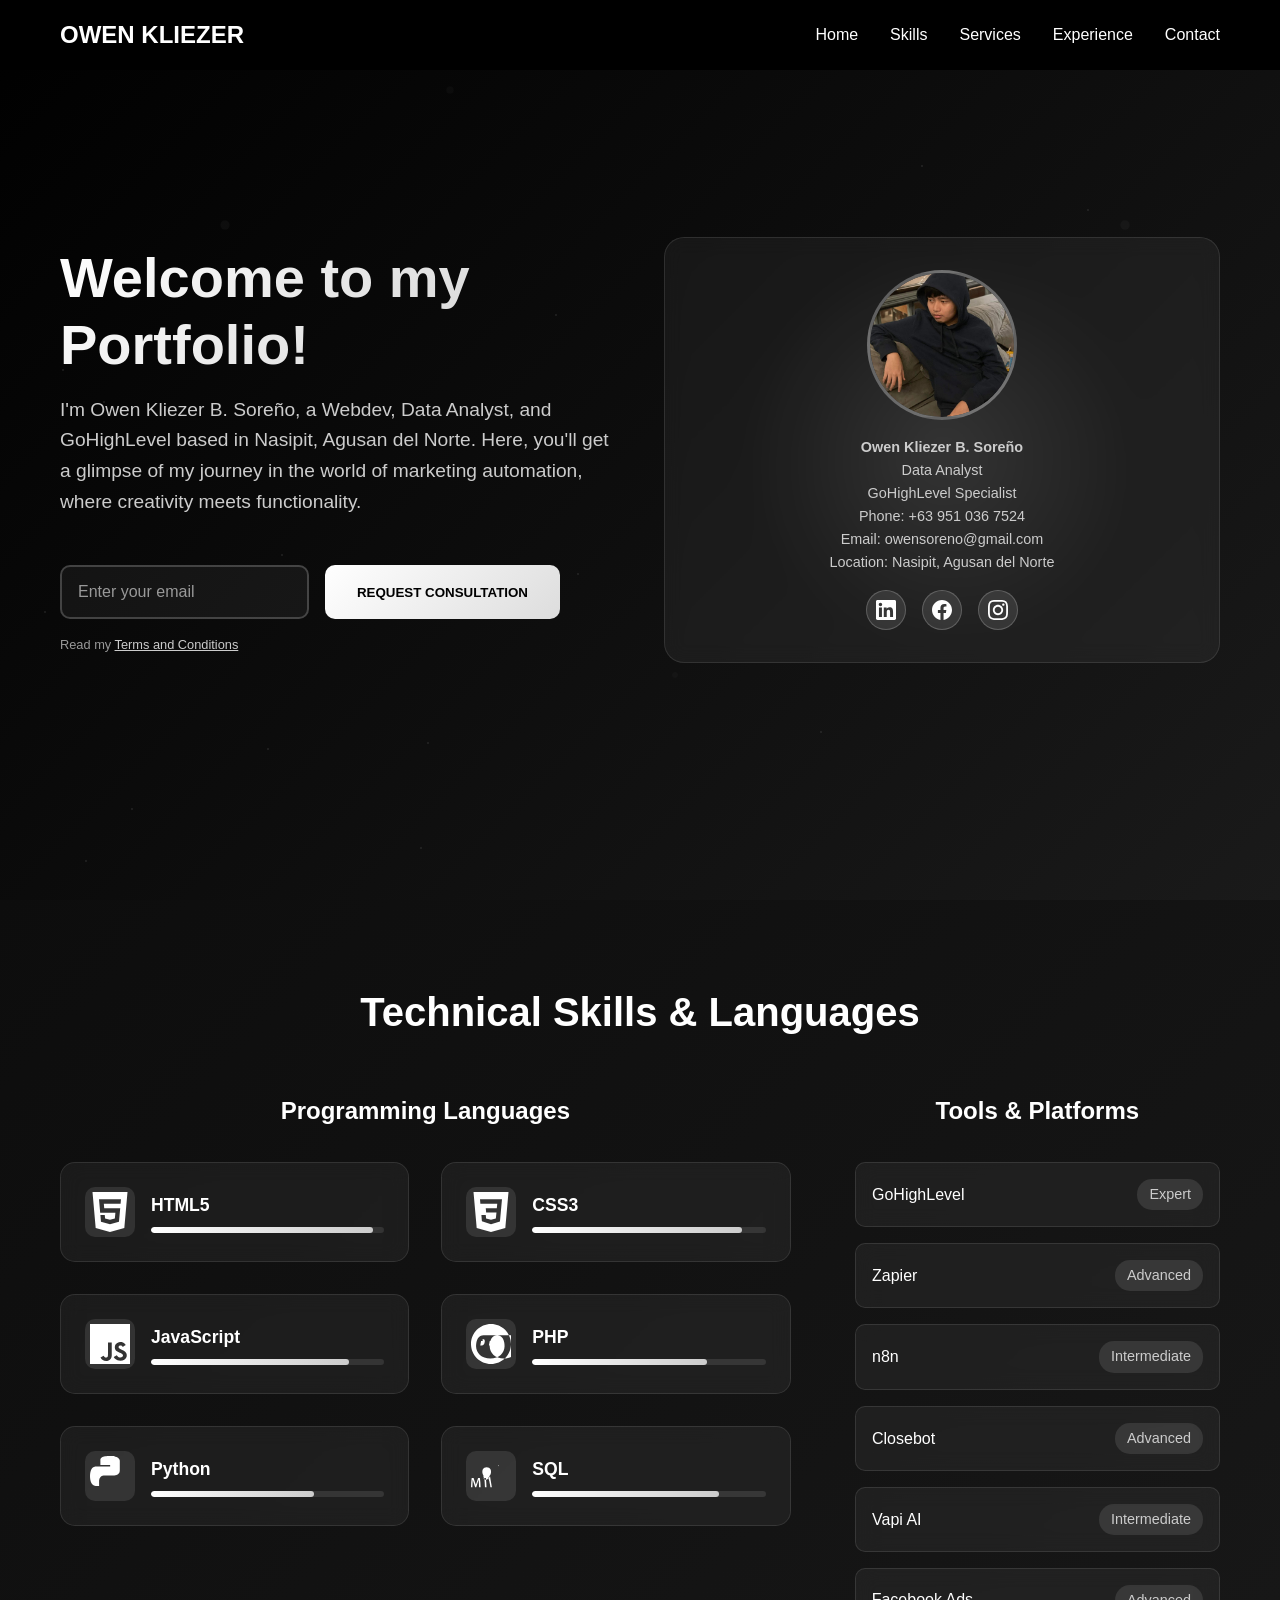
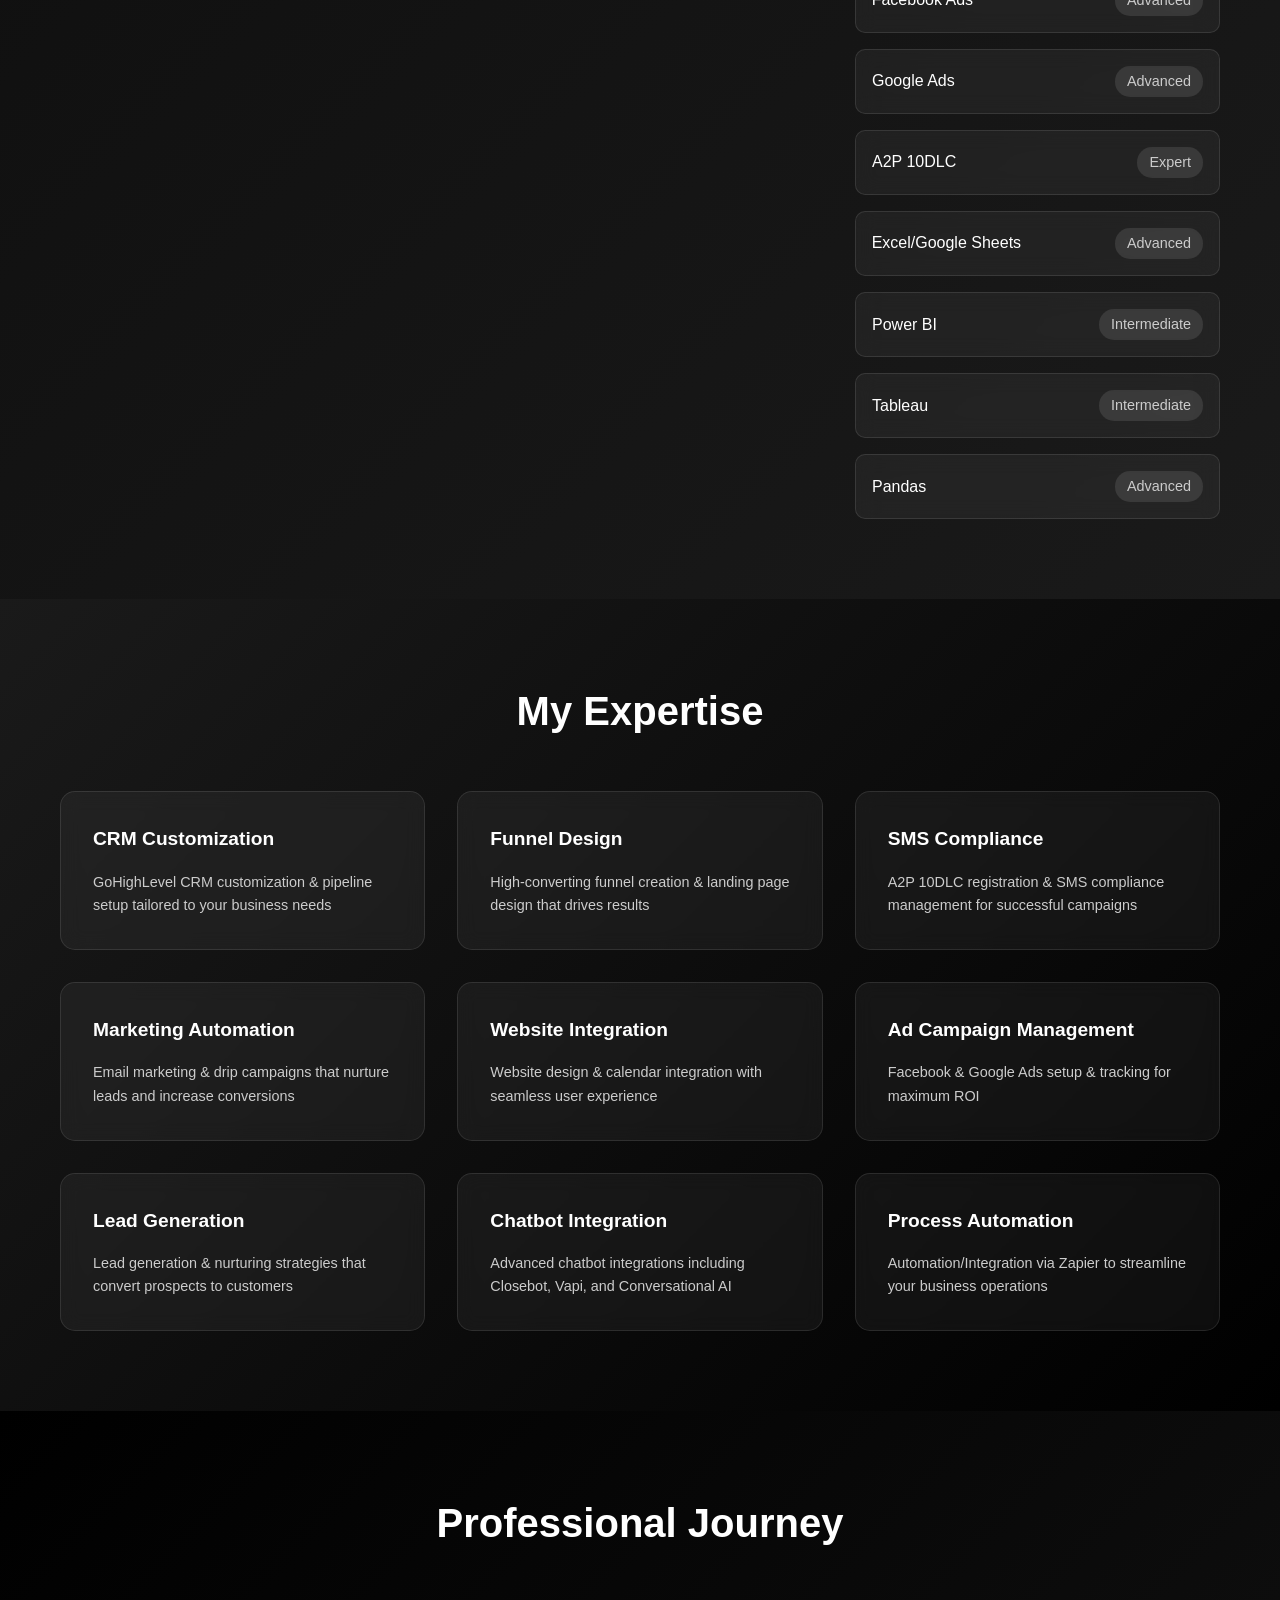
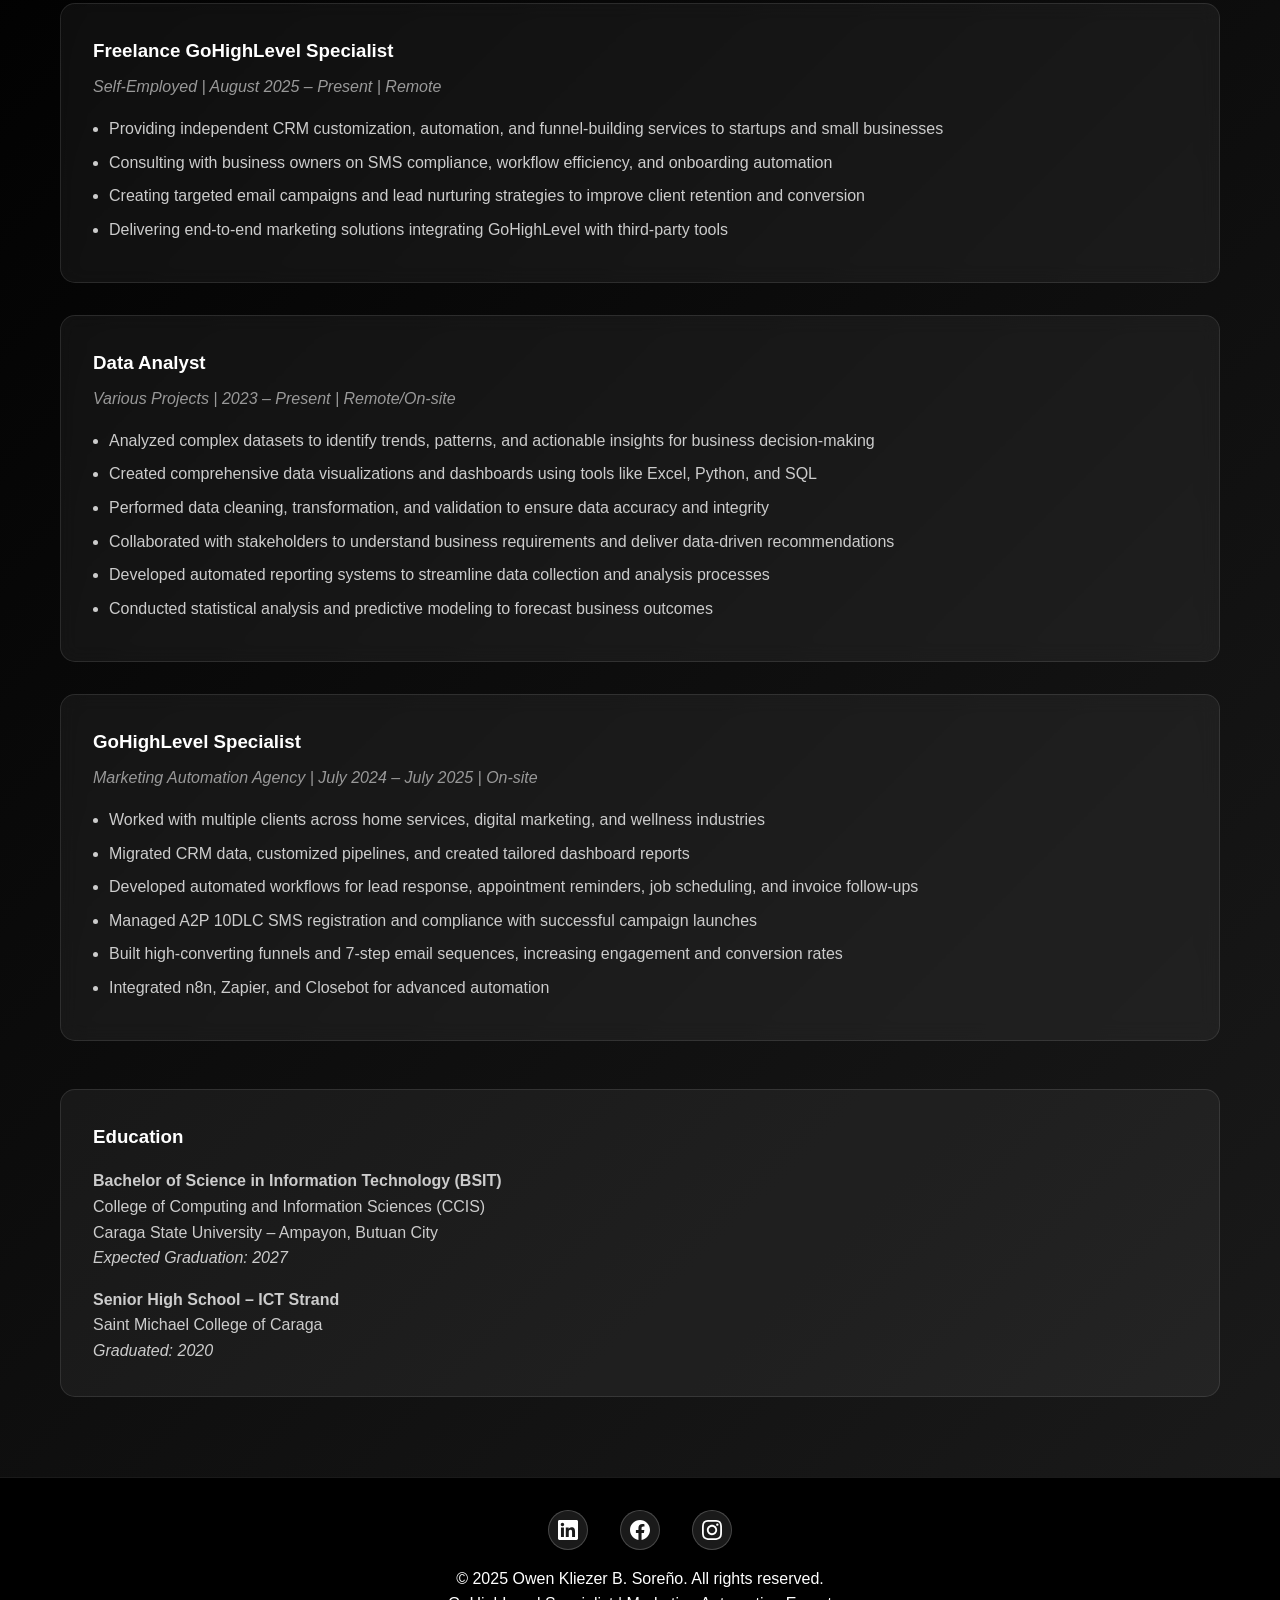
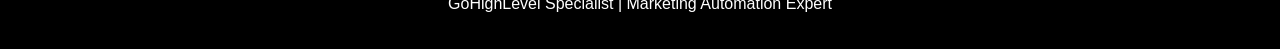
==== Owen_Portfolio/index.html @ 56dd8746 "Add files via upload" ====
<!DOCTYPE html>
<html lang="en">
  <head>
    <meta charset="UTF-8" />
    <meta name="viewport" content="width=device-width, initial-scale=1.0" />
    <title>Owen Kliezer B. Soreño - Webdev</title>
    <link rel="stylesheet" href="style.css" />
  </head>
  <body>
    <div class="scroll-indicator" id="scrollIndicator"></div>

    <nav id="navbar">
      <div class="container">
        <div class="nav-container">
          <a href="#" class="logo">OWEN KLIEZER</a>
          <ul class="nav-links">
            <li><a href="#home">Home</a></li>
            <li><a href="#skills">Skills</a></li>
            <li><a href="#services">Services</a></li>
            <li><a href="#experience">Experience</a></li>
            <li><a href="#contact">Contact</a></li>
          </ul>
        </div>
      </div>
    </nav>

    <section class="hero" id="home">
      <div class="container">
        <div class="hero-content">
          <div class="hero-text">
            <h1>Welcome to my Portfolio!</h1>
            <p class="subtitle">
              I'm Owen Kliezer B. Soreño, a Webdev, Data Analyst, and
              GoHighLevel based in Nasipit, Agusan del Norte. Here, you'll get a
              glimpse of my journey in the world of marketing automation, where
              creativity meets functionality.
            </p>

            <div class="cta-section">
              <form class="cta-form">
                <input
                  type="email"
                  class="cta-input"
                  placeholder="Enter your email"
                  required
                />
                <button type="submit" class="cta-button">
                  <span>REQUEST CONSULTATION</span>
                </button>
              </form>
              <p class="terms-link">
                Read my <a href="#">Terms and Conditions</a>
              </p>
            </div>
          </div>

          <div class="hero-image">
            <div class="profile-card">
              <div class="profile-avatar">
                <!-- Replace 'your-profile-image.jpg' with your actual image file -->
                <img
                  src="/Owen_Portfolio/image/profile.jpg"
                  alt="Owen Kliezer B. Soreño"
                  class="profile-img"
                />
                <!-- Fallback letter if image doesn't load -->
                <span class="profile-letter">O</span>
              </div>
              <div class="contact-info">
                <p><strong>Owen Kliezer B. Soreño</strong></p>
                <p>Data Analyst</p>
                <p>GoHighLevel Specialist</p>
                <p>Phone: +63 951 036 7524</p>
                <p>Email: owensoreno@gmail.com</p>
                <p>Location: Nasipit, Agusan del Norte</p>

                <div class="social-links">
                  <a
                    href="https://www.linkedin.com/in/owen-kliezer-sore%C3%B1o-b41551377/"
                    target="_blank"
                    class="social-link"
                  >
                    <svg
                      width="20"
                      height="20"
                      fill="currentColor"
                      viewBox="0 0 24 24"
                    >
                      <path
                        d="M20.447 20.452h-3.554v-5.569c0-1.328-.027-3.037-1.852-3.037-1.853 0-2.136 1.445-2.136 2.939v5.667H9.351V9h3.414v1.561h.046c.477-.9 1.637-1.85 3.37-1.85 3.601 0 4.267 2.37 4.267 5.455v6.286zM5.337 7.433c-1.144 0-2.063-.926-2.063-2.065 0-1.138.92-2.063 2.063-2.063 1.14 0 2.064.925 2.064 2.063 0 1.139-.925 2.065-2.064 2.065zm1.782 13.019H3.555V9h3.564v11.452zM22.225 0H1.771C.792 0 0 .774 0 1.729v20.542C0 23.227.792 24 1.771 24h20.451C23.2 24 24 23.227 24 22.271V1.729C24 .774 23.2 0 22.222 0h.003z"
                      />
                    </svg>
                  </a>
                  <a
                    href="https://www.facebook.com/owen.soreno.3"
                    target="_blank"
                    class="social-link"
                  >
                    <svg
                      width="20"
                      height="20"
                      fill="currentColor"
                      viewBox="0 0 24 24"
                    >
                      <path
                        d="M24 12.073c0-6.627-5.373-12-12-12s-12 5.373-12 12c0 5.99 4.388 10.954 10.125 11.854v-8.385H7.078v-3.47h3.047V9.43c0-3.007 1.792-4.669 4.533-4.669 1.312 0 2.686.235 2.686.235v2.953H15.83c-1.491 0-1.956.925-1.956 1.874v2.25h3.328l-.532 3.47h-2.796v8.385C19.612 23.027 24 18.062 24 12.073z"
                      />
                    </svg>
                  </a>
                  <a
                    href="https://www.instagram.com/owengt3/"
                    target="_blank"
                    class="social-link"
                  >
                    <svg
                      width="20"
                      height="20"
                      fill="currentColor"
                      viewBox="0 0 24 24"
                    >
                      <path
                        d="M12 2.163c3.204 0 3.584.012 4.85.07 3.252.148 4.771 1.691 4.919 4.919.058 1.265.069 1.645.069 4.849 0 3.205-.012 3.584-.069 4.849-.149 3.225-1.664 4.771-4.919 4.919-1.266.058-1.644.07-4.85.07-3.204 0-3.584-.012-4.849-.07-3.26-.149-4.771-1.699-4.919-4.92-.058-1.265-.07-1.644-.07-4.849 0-3.204.013-3.583.07-4.849.149-3.227 1.664-4.771 4.919-4.919 1.266-.057 1.645-.069 4.849-.069zm0-2.163c-3.259 0-3.667.014-4.947.072-4.358.2-6.78 2.618-6.98 6.98-.059 1.281-.073 1.689-.073 4.948 0 3.259.014 3.668.072 4.948.2 4.358 2.618 6.78 6.98 6.98 1.281.058 1.689.072 4.948.072 3.259 0 3.668-.014 4.948-.072 4.354-.2 6.782-2.618 6.979-6.98.059-1.28.073-1.689.073-4.948 0-3.259-.014-3.667-.072-4.947-.196-4.354-2.617-6.78-6.979-6.98-1.281-.059-1.69-.073-4.949-.073zm0 5.838c-3.403 0-6.162 2.759-6.162 6.162s2.759 6.163 6.162 6.163 6.162-2.759 6.162-6.163c0-3.403-2.759-6.162-6.162-6.162zm0 10.162c-2.209 0-4-1.79-4-4 0-2.209 1.791-4 4-4s4 1.791 4 4c0 2.21-1.791 4-4 4zm6.406-11.845c-.796 0-1.441.645-1.441 1.44s.645 1.44 1.441 1.44c.795 0 1.439-.645 1.439-1.44s-.644-1.44-1.439-1.44z"
                      />
                    </svg>
                  </a>
                </div>
              </div>
            </div>
          </div>
        </div>
      </div>
    </section>

    <section class="skills" id="skills">
      <div class="container">
        <h2 class="section-title">Technical Skills & Languages</h2>

        <div class="skills-content">
          <div class="programming-languages">
            <h3>Programming Languages</h3>
            <div class="language-grid">
              <div class="language-item">
                <div class="language-icon">
                  <svg
                    width="40"
                    height="40"
                    viewBox="0 0 24 24"
                    fill="currentColor"
                  >
                    <path
                      d="M1.5 0h21l-1.91 21.563L11.977 24l-8.565-2.438L1.5 0zm7.031 9.75l-.232-2.718 10.059.003.23-2.622L5.412 4.41l.698 8.01h9.126l-.326 3.426-2.91.804-2.955-.81-.188-2.11H6.248l.33 4.171L12 19.351l5.379-1.443.744-8.157H8.531z"
                    />
                  </svg>
                </div>
                <div class="language-info">
                  <h4>HTML5</h4>
                  <div class="skill-bar">
                    <div class="skill-progress" data-width="95"></div>
                  </div>
                </div>
              </div>

              <div class="language-item">
                <div class="language-icon">
                  <svg
                    width="40"
                    height="40"
                    viewBox="0 0 24 24"
                    fill="currentColor"
                  >
                    <path
                      d="M1.5 0h21l-1.91 21.563L11.977 24l-8.564-2.438L1.5 0zm17.09 4.413L5.41 4.41l.213 2.622 10.125.002-.255 2.716h-6.64l.24 2.573h6.182l-.366 3.523-2.91.804-2.956-.81-.188-2.11h-2.61l.29 3.855L12 19.288l5.373-1.53L18.59 4.414z"
                    />
                  </svg>
                </div>
                <div class="language-info">
                  <h4>CSS3</h4>
                  <div class="skill-bar">
                    <div class="skill-progress" data-width="90"></div>
                  </div>
                </div>
              </div>

              <div class="language-item">
                <div class="language-icon">
                  <svg
                    width="40"
                    height="40"
                    viewBox="0 0 24 24"
                    fill="currentColor"
                  >
                    <path
                      d="M0 0h24v24H0V0zm22.034 18.276c-.175-1.095-.888-2.015-3.003-2.873-.736-.345-1.554-.585-1.797-1.14-.091-.33-.105-.51-.046-.705.15-.646.915-.84 1.515-.66.39.12.75.42.976.9 1.034-.676 1.034-.676 1.755-1.125-.27-.42-.404-.601-.586-.78-.63-.705-1.469-1.065-2.834-1.034l-.705.089c-.676.165-1.32.525-1.71 1.005-1.14 1.291-.811 3.541.569 4.471 1.365 1.02 3.361 1.244 3.616 2.205.24 1.17-.87 1.545-1.966 1.41-.811-.18-1.26-.586-1.755-1.336l-1.83 1.051c.21.48.45.689.81 1.109 1.74 1.756 6.09 1.666 6.871-1.004.029-.09.24-.705.074-1.65l.046.067zm-8.983-7.245h-2.248c0 1.938-.009 3.864-.009 5.805 0 1.232.063 2.363-.138 2.711-.33.689-1.18.601-1.566.48-.396-.196-.597-.466-.83-.855-.063-.105-.11-.196-.127-.196l-1.825 1.125c.305.63.75 1.172 1.324 1.517.855.51 2.004.675 3.207.405.783-.226 1.458-.691 1.811-1.411.51-.93.402-2.07.397-3.346.012-2.054 0-4.109 0-6.179l.004-.056z"
                    />
                  </svg>
                </div>
                <div class="language-info">
                  <h4>JavaScript</h4>
                  <div class="skill-bar">
                    <div class="skill-progress" data-width="85"></div>
                  </div>
                </div>
              </div>

              <div class="language-item">
                <div class="language-icon">
                  <svg
                    width="40"
                    height="40"
                    viewBox="0 0 24 24"
                    fill="currentColor"
                  >
                    <path
                      d="M7.01 10.207h-.944l-.515 2.648h.838c.556 0 .982-.18 1.264-.539.282-.36.476-.852.58-1.475.058-.346.062-.684.012-.996-.05-.312-.196-.538-.475-.627-.279-.09-.653-.011-1.264.011h.504zm5.18 0h-.944l-.515 2.648h.838c.556 0 .982-.18 1.264-.539.282-.36.476-.852.58-1.475.058-.346.062-.684.012-.996-.05-.312-.196-.538-.475-.627-.279-.09-.653-.011-1.264.011h.504zM24 12c0 6.627-5.373 12-12 12S0 18.627 0 12 5.373 0 12 0s12 5.373 12 12zM7.5 6.69c-.663 0-1.293.172-1.87.507-.577.334-1.07.814-1.463 1.424-.393.61-.689 1.34-.879 2.165-.189.825-.271 1.733-.244 2.696.027.963.234 1.902.615 2.787.381.885.949 1.664 1.686 2.31.737.646 1.644 1.157 2.695 1.518 1.051.36 2.245.542 3.546.542 1.301 0 2.495-.182 3.546-.542 1.051-.36 1.958-.872 2.695-1.518.737-.646 1.305-1.425 1.686-2.31.381-.885.588-1.824.615-2.787.027-.963-.055-1.871-.244-2.696-.189-.825-.486-1.555-.879-2.165-.393-.61-.886-1.09-1.463-1.424-.577-.335-1.207-.507-1.87-.507-.663 0-1.293.172-1.87.507-.577.334-1.07.814-1.463 1.424-.393.61-.689 1.34-.879 2.165-.189.825-.271 1.733-.244 2.696.027.963.234 1.902.615 2.787.381.885.949 1.664 1.686 2.31.737.646 1.644 1.157 2.695 1.518 1.051.36 2.245.542 3.546.542 1.301 0 2.495-.182 3.546-.542 1.051-.36 1.958-.872 2.695-1.518.737-.646 1.305-1.425 1.686-2.31.381-.885.588-1.824.615-2.787.027-.963-.055-1.871-.244-2.696-.189-.825-.486-1.555-.879-2.165-.393-.61-.886-1.09-1.463-1.424-.577-.335-1.207-.507-1.87-.507z"
                    />
                  </svg>
                </div>
                <div class="language-info">
                  <h4>PHP</h4>
                  <div class="skill-bar">
                    <div class="skill-progress" data-width="75"></div>
                  </div>
                </div>
              </div>

              <div class="language-item">
                <div class="language-icon">
                  <svg
                    width="40"
                    height="40"
                    viewBox="0 0 24 24"
                    fill="currentColor"
                  >
                    <path
                      d="M14.31.18l.9.2.73.26.59.3.45.32.34.34.25.34.16.33.1.3.04.26.02.2-.01.13V8.5l-.05.63-.13.55-.21.46-.26.38-.3.31-.33.25-.35.19-.35.14-.33.1-.3.07-.26.04-.21.02H8.83l-.69.05-.59.14-.5.22-.41.27-.33.32-.27.35-.2.36-.15.37-.1.35-.07.32-.04.27-.02.21v3.06H3.23l-.21-.03-.28-.07-.32-.12-.35-.18-.36-.26-.36-.36-.35-.46-.32-.59-.28-.73-.21-.88-.14-1.05L0 11.97l.06-1.22.16-1.04.24-.87.32-.71.36-.57.4-.44.42-.33.42-.24.4-.16.36-.1.32-.05.24-.01h.16l.06.01h8.16v-.83H6.24l-.01-2.75-.02-.37.05-.34.11-.31.17-.28.25-.26.31-.23.38-.2.44-.18.51-.15.58-.12.64-.1.71-.06.77-.04.84-.02 1.27-.01h1.29l.79.01z"
                    />
                  </svg>
                </div>
                <div class="language-info">
                  <h4>Python</h4>
                  <div class="skill-bar">
                    <div class="skill-progress" data-width="70"></div>
                  </div>
                </div>
              </div>

              <div class="language-item">
                <div class="language-icon">
                  <svg
                    width="40"
                    height="40"
                    viewBox="0 0 24 24"
                    fill="currentColor"
                  >
                    <path
                      d="M16.405 5.501c-.115 0-.193.014-.274.033v.013h.014c.054.104.146.18.214.273.054.107.1.214.154.32l.014-.015c.094-.066.14-.172.14-.333-.04-.047-.046-.094-.08-.14-.04-.067-.126-.1-.18-.153zM5.77 18.695h-.927a50.854 50.854 0 00-.27-4.41h-.008l-1.41 4.41H2.45l-1.4-4.41h-.01a72.892 72.892 0 00-.195 4.41H.002c.055-1.966.192-3.81.41-5.53h1.15l1.335 4.064h.008l1.347-4.064h1.095c.242 1.72.384 3.564.423 5.53zM9.294 18.695h-.927c-.06-1.966-.196-3.81-.41-5.53h.958c.202 1.72.336 3.564.379 5.53zM12.519 18.695h-.878a24.168 24.168 0 00-.396-2.25c-.146-.906-.338-1.704-.573-2.394-.09-.27-.194-.51-.31-.72-.116-.21-.244-.39-.38-.54-.14-.15-.29-.27-.45-.36-.16-.09-.33-.135-.51-.135-.08 0-.16.01-.24.03-.08.02-.15.05-.22.09-.07.04-.13.09-.18.15-.05.06-.075.13-.075.21 0 .12.035.22.105.3.07.08.17.12.285.12.08 0 .15-.015.21-.045.06-.03.105-.075.135-.135.03-.06.045-.12.045-.18 0-.1-.03-.18-.09-.24-.06-.06-.14-.09-.24-.09-.08 0-.14.015-.18.045-.04.03-.06.075-.06.135 0 .05.015.09.045.12.03.03.07.045.12.045.04 0 .075-.006.105-.018.03-.012.045-.03.045-.054 0-.018-.006-.033-.018-.045-.012-.012-.03-.018-.054-.018-.018 0-.033.006-.045.018-.012.012-.018.027-.018.045 0 .027.009.045.027.054.018.009.039.013.063.013.033 0 .057-.009.072-.027.015-.018.023-.042.023-.072 0-.039-.012-.069-.036-.09-.024-.021-.057-.031-.099-.031-.051 0-.087.015-.108.045-.021.03-.031.066-.031.108 0 .069.021.123.063.162.042.039.102.058.18.058.093 0 .162-.024.207-.072.045-.048.068-.126.068-.234 0-.138-.051-.246-.153-.324-.102-.078-.252-.117-.45-.117-.279 0-.504.087-.675.261-.171.174-.256.402-.256.684 0 .33.105.585.315.765.21.18.49.27.84.27.32 0 .615-.060.885-.18.27-.12.51-.285.72-.495.21-.21.375-.45.495-.72.12-.27.18-.54.18-.81 0-.33-.075-.615-.225-.855-.15-.24-.36-.42-.63-.54-.27-.12-.585-.18-.945-.18-.36 0-.675.060-.945.18-.27.12-.48.3-.63.54-.15.24-.225.525-.225.855 0 .225.045.42.135.585.09.165.225.285.405.36.18.075.405.105.675.09.27-.015.57-.075.9-.18.33-.105.645-.255.945-.45.3-.195.57-.435.81-.72.24-.285.42-.615.54-.99.12-.375.18-.795.18-1.26 0-.57-.105-1.065-.315-1.485-.21-.42-.51-.735-.9-.945-.39-.21-.855-.315-1.395-.315-.54 0-1.005.105-1.395.315-.39.21-.69.525-.9.945-.21.42-.315.915-.315 1.485 0 .465.06.885.18 1.26.12.375.3.705.54.99.24.285.51.525.81.72.3.195.615.345.945.45.33.105.63.165.9.18.27.015.495-.015.675-.09.18-.075.315-.195.405-.36.09-.165.135-.36.135-.585z"
                    />
                  </svg>
                </div>
                <div class="language-info">
                  <h4>SQL</h4>
                  <div class="skill-bar">
                    <div class="skill-progress" data-width="80"></div>
                  </div>
                </div>
              </div>
            </div>
          </div>

          <div class="tools-platforms">
            <h3>Tools & Platforms</h3>
            <div class="tools-grid">
              <div class="tool-item">
                <span class="tool-name">GoHighLevel</span>
                <span class="tool-level">Expert</span>
              </div>
              <div class="tool-item">
                <span class="tool-name">Zapier</span>
                <span class="tool-level">Advanced</span>
              </div>
              <div class="tool-item">
                <span class="tool-name">n8n</span>
                <span class="tool-level">Intermediate</span>
              </div>
              <div class="tool-item">
                <span class="tool-name">Closebot</span>
                <span class="tool-level">Advanced</span>
              </div>
              <div class="tool-item">
                <span class="tool-name">Vapi AI</span>
                <span class="tool-level">Intermediate</span>
              </div>
              <div class="tool-item">
                <span class="tool-name">Facebook Ads</span>
                <span class="tool-level">Advanced</span>
              </div>
              <div class="tool-item">
                <span class="tool-name">Google Ads</span>
                <span class="tool-level">Advanced</span>
              </div>
              <div class="tool-item">
                <span class="tool-name">A2P 10DLC</span>
                <span class="tool-level">Expert</span>
              </div>
              <div class="tool-item">
                <span class="tool-name">Excel/Google Sheets</span>
                <span class="tool-level">Advanced</span>
              </div>
              <div class="tool-item">
                <span class="tool-name">Power BI</span>
                <span class="tool-level">Intermediate</span>
              </div>
              <div class="tool-item">
                <span class="tool-name">Tableau</span>
                <span class="tool-level">Intermediate</span>
              </div>
              <div class="tool-item">
                <span class="tool-name">Pandas</span>
                <span class="tool-level">Advanced</span>
              </div>
            </div>
          </div>
        </div>
      </div>
    </section>

    <section class="services" id="services">
      <div class="container">
        <h2 class="section-title">My Expertise</h2>
        <div class="services-grid">
          <div class="service-card">
            <h3>CRM Customization</h3>
            <p>
              GoHighLevel CRM customization & pipeline setup tailored to your
              business needs
            </p>
          </div>
          <div class="service-card">
            <h3>Funnel Design</h3>
            <p>
              High-converting funnel creation & landing page design that drives
              results
            </p>
          </div>
          <div class="service-card">
            <h3>SMS Compliance</h3>
            <p>
              A2P 10DLC registration & SMS compliance management for successful
              campaigns
            </p>
          </div>
          <div class="service-card">
            <h3>Marketing Automation</h3>
            <p>
              Email marketing & drip campaigns that nurture leads and increase
              conversions
            </p>
          </div>
          <div class="service-card">
            <h3>Website Integration</h3>
            <p>
              Website design & calendar integration with seamless user
              experience
            </p>
          </div>
          <div class="service-card">
            <h3>Ad Campaign Management</h3>
            <p>Facebook & Google Ads setup & tracking for maximum ROI</p>
          </div>
          <div class="service-card">
            <h3>Lead Generation</h3>
            <p>
              Lead generation & nurturing strategies that convert prospects to
              customers
            </p>
          </div>
          <div class="service-card">
            <h3>Chatbot Integration</h3>
            <p>
              Advanced chatbot integrations including Closebot, Vapi, and
              Conversational AI
            </p>
          </div>
          <div class="service-card">
            <h3>Process Automation</h3>
            <p>
              Automation/Integration via Zapier to streamline your business
              operations
            </p>
          </div>
        </div>
      </div>
    </section>

    <section class="experience" id="experience">
      <div class="container">
        <h2 class="section-title">Professional Journey</h2>
        <div class="experience-timeline">
          <div class="timeline-item">
            <h3>Freelance GoHighLevel Specialist</h3>
            <p class="role">Self-Employed | August 2025 – Present | Remote</p>
            <ul>
              <li>
                Providing independent CRM customization, automation, and
                funnel-building services to startups and small businesses
              </li>
              <li>
                Consulting with business owners on SMS compliance, workflow
                efficiency, and onboarding automation
              </li>
              <li>
                Creating targeted email campaigns and lead nurturing strategies
                to improve client retention and conversion
              </li>
              <li>
                Delivering end-to-end marketing solutions integrating
                GoHighLevel with third-party tools
              </li>
            </ul>
          </div>

          <div class="timeline-item">
            <h3>Data Analyst</h3>
            <p class="role">
              Various Projects | 2023 – Present | Remote/On-site
            </p>
            <ul>
              <li>
                Analyzed complex datasets to identify trends, patterns, and
                actionable insights for business decision-making
              </li>
              <li>
                Created comprehensive data visualizations and dashboards using
                tools like Excel, Python, and SQL
              </li>
              <li>
                Performed data cleaning, transformation, and validation to
                ensure data accuracy and integrity
              </li>
              <li>
                Collaborated with stakeholders to understand business
                requirements and deliver data-driven recommendations
              </li>
              <li>
                Developed automated reporting systems to streamline data
                collection and analysis processes
              </li>
              <li>
                Conducted statistical analysis and predictive modeling to
                forecast business outcomes
              </li>
            </ul>
          </div>

          <div class="timeline-item">
            <h3>GoHighLevel Specialist</h3>
            <p class="role">
              Marketing Automation Agency | July 2024 – July 2025 | On-site
            </p>
            <ul>
              <li>
                Worked with multiple clients across home services, digital
                marketing, and wellness industries
              </li>
              <li>
                Migrated CRM data, customized pipelines, and created tailored
                dashboard reports
              </li>
              <li>
                Developed automated workflows for lead response, appointment
                reminders, job scheduling, and invoice follow-ups
              </li>
              <li>
                Managed A2P 10DLC SMS registration and compliance with
                successful campaign launches
              </li>
              <li>
                Built high-converting funnels and 7-step email sequences,
                increasing engagement and conversion rates
              </li>
              <li>
                Integrated n8n, Zapier, and Closebot for advanced automation
              </li>
            </ul>
          </div>
        </div>

        <div
          style="
            margin-top: 3rem;
            padding: 2rem;
            background: rgba(255, 255, 255, 0.05);
            border-radius: 15px;
            border: 1px solid rgba(255, 255, 255, 0.1);
          "
        >
          <h3 style="color: #fff; margin-bottom: 1rem">Education</h3>
          <p style="color: #ccc">
            <strong>Bachelor of Science in Information Technology (BSIT)</strong
            ><br />
            College of Computing and Information Sciences (CCIS)<br />
            Caraga State University – Ampayon, Butuan City<br />
            <em>Expected Graduation: 2027</em>
          </p>

          <p style="color: #ccc; margin-top: 1rem">
            <strong>Senior High School – ICT Strand</strong><br />
            Saint Michael College of Caraga<br />
            <em>Graduated: 2020</em>
          </p>
        </div>
      </div>
    </section>

    <footer id="contact">
      <div class="container">
        <div
          style="
            display: flex;
            justify-content: center;
            gap: 2rem;
            margin-bottom: 1rem;
            flex-wrap: wrap;
          "
        >
          <a
            href="https://www.linkedin.com/in/owen-kliezer-sore%C3%B1o-b41551377/"
            target="_blank"
            class="social-link"
          >
            <svg width="20" height="20" fill="currentColor" viewBox="0 0 24 24">
              <path
                d="M20.447 20.452h-3.554v-5.569c0-1.328-.027-3.037-1.852-3.037-1.853 0-2.136 1.445-2.136 2.939v5.667H9.351V9h3.414v1.561h.046c.477-.9 1.637-1.85 3.37-1.85 3.601 0 4.267 2.37 4.267 5.455v6.286zM5.337 7.433c-1.144 0-2.063-.926-2.063-2.065 0-1.138.92-2.063 2.063-2.063 1.14 0 2.064.925 2.064 2.063 0 1.139-.925 2.065-2.064 2.065zm1.782 13.019H3.555V9h3.564v11.452zM22.225 0H1.771C.792 0 0 .774 0 1.729v20.542C0 23.227.792 24 1.771 24h20.451C23.2 24 24 23.227 24 22.271V1.729C24 .774 23.2 0 22.222 0h.003z"
              />
            </svg>
          </a>
          <a
            href="https://www.facebook.com/owen.soreno.3"
            target="_blank"
            class="social-link"
          >
            <svg width="20" height="20" fill="currentColor" viewBox="0 0 24 24">
              <path
                d="M24 12.073c0-6.627-5.373-12-12-12s-12 5.373-12 12c0 5.99 4.388 10.954 10.125 11.854v-8.385H7.078v-3.47h3.047V9.43c0-3.007 1.792-4.669 4.533-4.669 1.312 0 2.686.235 2.686.235v2.953H15.83c-1.491 0-1.956.925-1.956 1.874v2.25h3.328l-.532 3.47h-2.796v8.385C19.612 23.027 24 18.062 24 12.073z"
              />
            </svg>
          </a>
          <a
            href="https://www.instagram.com/owengt3/"
            target="_blank"
            class="social-link"
          >
            <svg width="20" height="20" fill="currentColor" viewBox="0 0 24 24">
              <path
                d="M12 2.163c3.204 0 3.584.012 4.85.07 3.252.148 4.771 1.691 4.919 4.919.058 1.265.069 1.645.069 4.849 0 3.205-.012 3.584-.069 4.849-.149 3.225-1.664 4.771-4.919 4.919-1.266.058-1.644.07-4.85.07-3.204 0-3.584-.012-4.849-.07-3.26-.149-4.771-1.699-4.919-4.92-.058-1.265-.07-1.644-.07-4.849 0-3.204.013-3.583.07-4.849.149-3.227 1.664-4.771 4.919-4.919 1.266-.057 1.645-.069 4.849-.069zm0-2.163c-3.259 0-3.667.014-4.947.072-4.358.2-6.78 2.618-6.98 6.98-.059 1.281-.073 1.689-.073 4.948 0 3.259.014 3.668.072 4.948.2 4.358 2.618 6.78 6.98 6.98 1.281.058 1.689.072 4.948.072 3.259 0 3.668-.014 4.948-.072 4.354-.2 6.782-2.618 6.979-6.98.059-1.28.073-1.689.073-4.948 0-3.259-.014-3.667-.072-4.947-.196-4.354-2.617-6.78-6.979-6.98-1.281-.059-1.69-.073-4.949-.073zm0 5.838c-3.403 0-6.162 2.759-6.162 6.162s2.759 6.163 6.162 6.163 6.162-2.759 6.162-6.163c0-3.403-2.759-6.162-6.162-6.162zm0 10.162c-2.209 0-4-1.79-4-4 0-2.209 1.791-4 4-4s4 1.791 4 4c0 2.21-1.791 4-4 4zm6.406-11.845c-.796 0-1.441.645-1.441 1.44s.645 1.44 1.441 1.44c.795 0 1.439-.645 1.439-1.44s-.644-1.44-1.439-1.44z"
              />
            </svg>
          </a>
        </div>
        <p>&copy; 2025 Owen Kliezer B. Soreño. All rights reserved.</p>
        <p>GoHighLevel Specialist | Marketing Automation Expert</p>
      </div>
    </footer>

    <script src="function.js"></script>
  </body>
</html>
---- Owen_Portfolio/style.css ----
* {
    margin: 0;
    padding: 0;
    box-sizing: border-box;
}

body {
    font-family: 'Arial', sans-serif;
    line-height: 1.6;
    color: #333;
    background: linear-gradient(135deg, #000000 0%, #1a1a1a 100%);
    overflow-x: hidden;
}

.container {
    max-width: 1200px;
    margin: 0 auto;
    padding: 0 20px;
}

/* Navigation */
nav {
    position: fixed;
    top: 0;
    width: 100%;
    background: rgba(0, 0, 0, 0.95);
    backdrop-filter: blur(10px);
    z-index: 1000;
    padding: 1rem 0;
    transition: all 0.3s ease;
}

nav.scrolled {
    background: rgba(0, 0, 0, 1);
    box-shadow: 0 2px 20px rgba(255, 255, 255, 0.1);
}

.nav-container {
    display: flex;
    justify-content: space-between;
    align-items: center;
}

.logo {
    font-size: 1.5rem;
    font-weight: bold;
    color: #fff;
    text-decoration: none;
    transition: all 0.3s ease;
}

.logo:hover {
    transform: scale(1.05);
    text-shadow: 0 0 20px rgba(255, 255, 255, 0.5);
}

.nav-links {
    display: flex;
    list-style: none;
    gap: 2rem;
}

.nav-links a {
    color: #fff;
    text-decoration: none;
    transition: all 0.3s ease;
    position: relative;
}

.nav-links a:hover {
    color: #ddd;
    transform: translateY(-2px);
}

.nav-links a::after {
    content: '';
    position: absolute;
    width: 0;
    height: 2px;
    bottom: -5px;
    left: 0;
    background: #fff;
    transition: width 0.3s ease;
}

.nav-links a:hover::after {
    width: 100%;
}

/* Hero Section */
.hero {
    min-height: 100vh;
    display: flex;
    align-items: center;
    background: linear-gradient(135deg, #000000 0%, #1a1a1a 100%);
    position: relative;
    overflow: hidden;
}

.hero::before {
    content: '';
    position: absolute;
    top: 0;
    left: 0;
    width: 100%;
    height: 100%;
    background: url('data:image/svg+xml,<svg xmlns="http://www.w3.org/2000/svg" viewBox="0 0 100 100"><defs><pattern id="grain" width="100" height="100" patternUnits="userSpaceOnUse"><circle cx="25" cy="25" r="0.5" fill="%23ffffff" opacity="0.03"/><circle cx="75" cy="75" r="0.3" fill="%23ffffff" opacity="0.02"/><circle cx="50" cy="10" r="0.4" fill="%23ffffff" opacity="0.025"/></pattern></defs><rect width="100" height="100" fill="url(%23grain)"/></svg>');
    animation: float 20s ease-in-out infinite;
}

@keyframes float {
    0%, 100% { transform: translateX(0) translateY(0); }
    33% { transform: translateX(-20px) translateY(-20px); }
    66% { transform: translateX(20px) translateY(-10px); }
}

.hero-content {
    display: grid;
    grid-template-columns: 1fr 1fr;
    gap: 3rem;
    align-items: center;
    z-index: 2;
    position: relative;
}

.hero-text {
    animation: slideInLeft 1s ease-out;
}

.hero-text h1 {
    font-size: 3.5rem;
    font-weight: bold;
    color: #fff;
    margin-bottom: 1rem;
    line-height: 1.2;
    background: linear-gradient(135deg, #ffffff 0%, #cccccc 100%);
    -webkit-background-clip: text;
    -webkit-text-fill-color: transparent;
    background-clip: text;
}

.hero-text .subtitle {
    font-size: 1.2rem;
    color: #ccc;
    margin-bottom: 2rem;
    opacity: 0;
    animation: fadeInUp 1s ease-out 0.5s forwards;
}

.hero-image {
    position: relative;
    animation: slideInRight 1s ease-out;
}

.hero-image::before {
    content: '';
    position: absolute;
    top: 50%;
    left: 50%;
    transform: translate(-50%, -50%);
    width: 400px;
    height: 400px;
    background: radial-gradient(circle, rgba(255, 255, 255, 0.1) 0%, transparent 70%);
    border-radius: 50%;
    z-index: -1;
    animation: pulse 3s ease-in-out infinite;
}

@keyframes pulse {
    0%, 100% { transform: translate(-50%, -50%) scale(1); opacity: 0.3; }
    50% { transform: translate(-50%, -50%) scale(1.1); opacity: 0.1; }
}

.profile-card {
    background: rgba(255, 255, 255, 0.05);
    backdrop-filter: blur(10px);
    border: 1px solid rgba(255, 255, 255, 0.1);
    border-radius: 20px;
    padding: 2rem;
    text-align: center;
    transition: all 0.3s ease;
    position: relative;
    overflow: hidden;
}

.profile-card::before {
    content: '';
    position: absolute;
    top: 0;
    left: -100%;
    width: 100%;
    height: 100%;
    background: linear-gradient(90deg, transparent, rgba(255, 255, 255, 0.1), transparent);
    transition: left 0.5s ease;
}

.profile-card:hover::before {
    left: 100%;
}

.profile-card:hover {
    transform: translateY(-10px);
    box-shadow: 0 20px 40px rgba(255, 255, 255, 0.1);
}

.profile-avatar {
    width: 150px;
    height: 150px;
    border-radius: 50%;
    margin: 0 auto 1rem;
    background: linear-gradient(135deg, #333 0%, #555 100%);
    display: flex;
    align-items: center;
    justify-content: center;
    font-size: 3rem;
    color: #fff;
    border: 3px solid rgba(255, 255, 255, 0.2);
    transition: all 0.3s ease;
    position: relative;
    overflow: hidden;
}

.profile-img {
    width: 100%;
    height: 100%;
    border-radius: 50%;
    object-fit: cover;
    position: absolute;
    top: 0;
    left: 0;
}

.profile-letter {
    display: none;
    font-size: 3rem;
    font-weight: bold;
}

/* Show fallback letter if image fails to load */
.profile-img:not([src]),
.profile-img[src=""],
.profile-img[src="your-profile-image.jpg"] + .profile-letter {
    display: block;
}

.profile-card:hover .profile-avatar {
    transform: scale(1.1);
    border-color: rgba(255, 255, 255, 0.4);
}

.contact-info {
    color: #ccc;
    font-size: 0.9rem;
}

.social-links {
    display: flex;
    justify-content: center;
    gap: 1rem;
    margin-top: 1rem;
}

.social-link {
    display: flex;
    align-items: center;
    justify-content: center;
    width: 40px;
    height: 40px;
    background: rgba(255, 255, 255, 0.1);
    border-radius: 50%;
    color: #fff;
    text-decoration: none;
    transition: all 0.3s ease;
    border: 1px solid rgba(255, 255, 255, 0.2);
}

.social-link:hover {
    background: rgba(255, 255, 255, 0.2);
    transform: translateY(-3px);
    box-shadow: 0 5px 15px rgba(255, 255, 255, 0.2);
}

.social-link svg {
    transition: transform 0.3s ease;
}

.social-link:hover svg {
    transform: scale(1.1);
}

/* CTA Section */
.cta-section {
    margin-top: 3rem;
    opacity: 0;
    animation: fadeInUp 1s ease-out 1s forwards;
}

.cta-form {
    display: flex;
    gap: 1rem;
    max-width: 500px;
}

.cta-input {
    flex: 1;
    padding: 1rem;
    border: 2px solid rgba(255, 255, 255, 0.2);
    border-radius: 10px;
    background: rgba(255, 255, 255, 0.05);
    color: #fff;
    font-size: 1rem;
    transition: all 0.3s ease;
}

.cta-input:focus {
    outline: none;
    border-color: rgba(255, 255, 255, 0.5);
    background: rgba(255, 255, 255, 0.1);
    transform: translateY(-2px);
}

.cta-input::placeholder {
    color: #999;
}

.cta-button {
    padding: 1rem 2rem;
    background: linear-gradient(135deg, #fff 0%, #ddd 100%);
    color: #000;
    border: none;
    border-radius: 10px;
    font-weight: bold;
    cursor: pointer;
    transition: all 0.3s ease;
    position: relative;
    overflow: hidden;
}

.cta-button::before {
    content: '';
    position: absolute;
    top: 0;
    left: -100%;
    width: 100%;
    height: 100%;
    background: linear-gradient(135deg, #f0f0f0 0%, #fff 100%);
    transition: left 0.3s ease;
}

.cta-button:hover::before {
    left: 0;
}

.cta-button:hover {
    transform: translateY(-2px);
    box-shadow: 0 10px 20px rgba(255, 255, 255, 0.2);
}

.cta-button span {
    position: relative;
    z-index: 1;
}

.terms-link {
    color: #999;
    font-size: 0.8rem;
    margin-top: 1rem;
}

.terms-link a {
    color: #ccc;
    text-decoration: underline;
    transition: color 0.3s ease;
}

.terms-link a:hover {
    color: #fff;
}

/* Skills Section */
.skills {
    padding: 5rem 0;
    background: linear-gradient(135deg, #0d0d0d 0%, #1a1a1a 100%);
}

.skills-content {
    display: grid;
    grid-template-columns: 2fr 1fr;
    gap: 4rem;
    margin-top: 3rem;
}

.programming-languages h3,
.tools-platforms h3 {
    color: #fff;
    font-size: 1.5rem;
    margin-bottom: 2rem;
    text-align: center;
}

.language-grid {
    display: grid;
    grid-template-columns: repeat(auto-fit, minmax(250px, 1fr));
    gap: 2rem;
}

.language-item {
    background: rgba(255, 255, 255, 0.05);
    backdrop-filter: blur(10px);
    border: 1px solid rgba(255, 255, 255, 0.1);
    border-radius: 15px;
    padding: 1.5rem;
    display: flex;
    align-items: center;
    gap: 1rem;
    transition: all 0.3s ease;
    opacity: 0;
    transform: translateY(30px);
}

.language-item.visible {
    opacity: 1;
    transform: translateY(0);
}

.language-item:hover {
    transform: translateY(-5px);
    border-color: rgba(255, 255, 255, 0.3);
    box-shadow: 0 10px 25px rgba(255, 255, 255, 0.1);
}

.language-icon {
    color: #fff;
    display: flex;
    align-items: center;
    justify-content: center;
    width: 50px;
    height: 50px;
    background: rgba(255, 255, 255, 0.1);
    border-radius: 10px;
    transition: all 0.3s ease;
}

.language-item:hover .language-icon {
    background: rgba(255, 255, 255, 0.2);
    transform: scale(1.1);
}

.language-info {
    flex: 1;
}

.language-info h4 {
    color: #fff;
    font-size: 1.1rem;
    margin-bottom: 0.5rem;
}

.skill-bar {
    width: 100%;
    height: 6px;
    background: rgba(255, 255, 255, 0.1);
    border-radius: 3px;
    overflow: hidden;
}

.skill-progress {
    height: 100%;
    background: linear-gradient(90deg, #fff 0%, #ccc 100%);
    border-radius: 3px;
    width: 0%;
    transition: width 2s ease-in-out;
}

.tools-grid {
    display: grid;
    gap: 1rem;
}

.tool-item {
    background: rgba(255, 255, 255, 0.05);
    backdrop-filter: blur(10px);
    border: 1px solid rgba(255, 255, 255, 0.1);
    border-radius: 10px;
    padding: 1rem;
    display: flex;
    justify-content: space-between;
    align-items: center;
    transition: all 0.3s ease;
    opacity: 0;
    transform: translateX(30px);
}

.tool-item.visible {
    opacity: 1;
    transform: translateX(0);
}

.tool-item:hover {
    transform: translateX(5px);
    border-color: rgba(255, 255, 255, 0.3);
}

.tool-name {
    color: #fff;
    font-weight: 500;
}

.tool-level {
    color: #ccc;
    font-size: 0.9rem;
    padding: 0.25rem 0.75rem;
    background: rgba(255, 255, 255, 0.1);
    border-radius: 15px;
}

/* Services Section */
.services {
    padding: 5rem 0;
    background: linear-gradient(135deg, #1a1a1a 0%, #000000 100%);
}

.section-title {
    text-align: center;
    font-size: 2.5rem;
    color: #fff;
    margin-bottom: 3rem;
    opacity: 0;
    transform: translateY(30px);
    transition: all 0.6s ease;
}

.section-title.visible {
    opacity: 1;
    transform: translateY(0);
}

.services-grid {
    display: grid;
    grid-template-columns: repeat(auto-fit, minmax(300px, 1fr));
    gap: 2rem;
    margin-top: 3rem;
}

.service-card {
    background: rgba(255, 255, 255, 0.05);
    backdrop-filter: blur(10px);
    border: 1px solid rgba(255, 255, 255, 0.1);
    border-radius: 15px;
    padding: 2rem;
    transition: all 0.3s ease;
    opacity: 0;
    transform: translateY(30px);
}

.service-card.visible {
    opacity: 1;
    transform: translateY(0);
}

.service-card:hover {
    transform: translateY(-10px);
    border-color: rgba(255, 255, 255, 0.3);
    box-shadow: 0 15px 30px rgba(255, 255, 255, 0.1);
}

.service-card h3 {
    color: #fff;
    margin-bottom: 1rem;
    font-size: 1.2rem;
}

.service-card p {
    color: #ccc;
    font-size: 0.9rem;
}

/* Experience Section */
.experience {
    padding: 5rem 0;
    background: linear-gradient(135deg, #000000 0%, #1a1a1a 100%);
}

.experience-timeline {
    margin-top: 3rem;
}

.timeline-item {
    background: rgba(255, 255, 255, 0.05);
    backdrop-filter: blur(10px);
    border: 1px solid rgba(255, 255, 255, 0.1);
    border-radius: 15px;
    padding: 2rem;
    margin-bottom: 2rem;
    opacity: 0;
    transform: translateX(-30px);
    transition: all 0.6s ease;
}

.timeline-item.visible {
    opacity: 1;
    transform: translateX(0);
}

.timeline-item:hover {
    transform: translateX(10px);
    border-color: rgba(255, 255, 255, 0.3);
}

.timeline-item h3 {
    color: #fff;
    margin-bottom: 0.5rem;
}

.timeline-item .role {
    color: #999;
    font-style: italic;
    margin-bottom: 1rem;
}

.timeline-item ul {
    color: #ccc;
    padding-left: 1rem;
}

.timeline-item li {
    margin-bottom: 0.5rem;
}

/* Footer */
footer {
    background: #000;
    color: #fff;
    text-align: center;
    padding: 2rem 0;
    border-top: 1px solid rgba(255, 255, 255, 0.1);
}

/* Animations */
@keyframes slideInLeft {
    from {
        opacity: 0;
        transform: translateX(-50px);
    }
    to {
        opacity: 1;
        transform: translateX(0);
    }
}

@keyframes slideInRight {
    from {
        opacity: 0;
        transform: translateX(50px);
    }
    to {
        opacity: 1;
        transform: translateX(0);
    }
}

@keyframes fadeInUp {
    from {
        opacity: 0;
        transform: translateY(30px);
    }
    to {
        opacity: 1;
        transform: translateY(0);
    }
}

/* Responsive Design */
@media (max-width: 768px) {
    .hero-content {
        grid-template-columns: 1fr;
        text-align: center;
    }

    .hero-text h1 {
        font-size: 2.5rem;
    }

    .nav-links {
        display: none;
    }

    .cta-form {
        flex-direction: column;
    }

    .skills-content {
        grid-template-columns: 1fr;
        gap: 2rem;
    }

    .language-grid {
        grid-template-columns: 1fr;
    }

    .services-grid {
        grid-template-columns: 1fr;
    }
}

/* Scroll indicator */
.scroll-indicator {
    position: fixed;
    top: 0;
    left: 0;
    width: 0%;
    height: 3px;
    background: linear-gradient(90deg, #fff, #ccc);
    z-index: 1001;
    transition: width 0.1s ease;
}
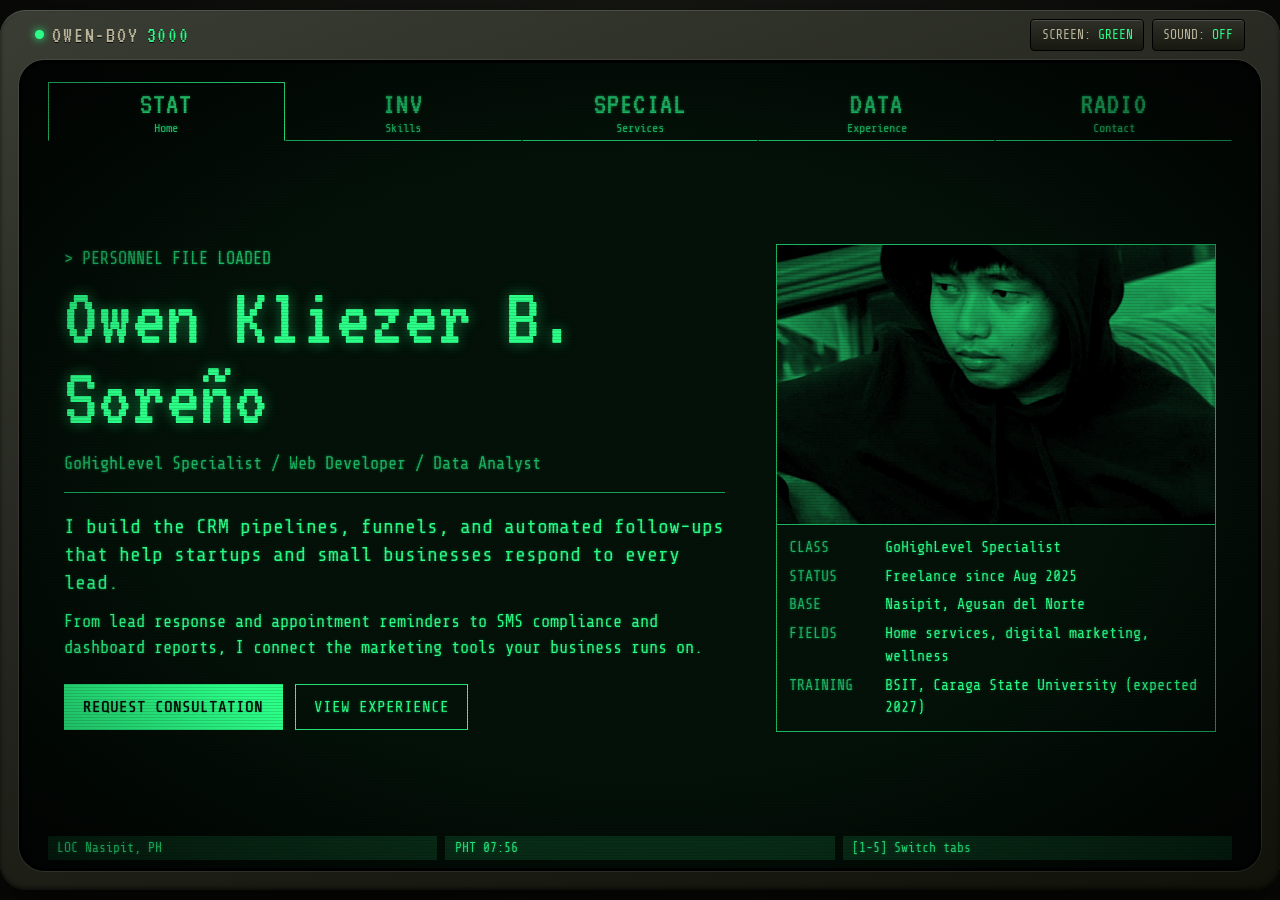
==== commit ab15b701: "Redesign portfolio with Fallout Pip-Boy theme Rebuild the site as a tabbed CRT interface and fix exi" ====
--- a/Owen_Portfolio/index.html
+++ b/Owen_Portfolio/index.html
@@ -1,567 +1,412 @@
-<!DOCTYPE html>
-<html lang="en">
-  <head>
-    <meta charset="UTF-8" />
-    <meta name="viewport" content="width=device-width, initial-scale=1.0" />
-    <title>Owen Kliezer B. Soreño - Webdev</title>
-    <link rel="stylesheet" href="style.css" />
-  </head>
-  <body>
-    <div class="scroll-indicator" id="scrollIndicator"></div>
-
-    <nav id="navbar">
-      <div class="container">
-        <div class="nav-container">
-          <a href="#" class="logo">OWEN KLIEZER</a>
-          <ul class="nav-links">
-            <li><a href="#home">Home</a></li>
-            <li><a href="#skills">Skills</a></li>
-            <li><a href="#services">Services</a></li>
-            <li><a href="#experience">Experience</a></li>
-            <li><a href="#contact">Contact</a></li>
-          </ul>
-        </div>
-      </div>
-    </nav>
-
-    <section class="hero" id="home">
-      <div class="container">
-        <div class="hero-content">
-          <div class="hero-text">
-            <h1>Welcome to my Portfolio!</h1>
-            <p class="subtitle">
-              I'm Owen Kliezer B. Soreño, a Webdev, Data Analyst, and
-              GoHighLevel based in Nasipit, Agusan del Norte. Here, you'll get a
-              glimpse of my journey in the world of marketing automation, where
-              creativity meets functionality.
-            </p>
-
-            <div class="cta-section">
-              <form class="cta-form">
-                <input
-                  type="email"
-                  class="cta-input"
-                  placeholder="Enter your email"
-                  required
-                />
-                <button type="submit" class="cta-button">
-                  <span>REQUEST CONSULTATION</span>
-                </button>
-              </form>
-              <p class="terms-link">
-                Read my <a href="#">Terms and Conditions</a>
-              </p>
-            </div>
-          </div>
-
-          <div class="hero-image">
-            <div class="profile-card">
-              <div class="profile-avatar">
-                <!-- Replace 'your-profile-image.jpg' with your actual image file -->
-                <img
-                  src="/Owen_Portfolio/image/profile.jpg"
-                  alt="Owen Kliezer B. Soreño"
-                  class="profile-img"
-                />
-                <!-- Fallback letter if image doesn't load -->
-                <span class="profile-letter">O</span>
-              </div>
-              <div class="contact-info">
-                <p><strong>Owen Kliezer B. Soreño</strong></p>
-                <p>Data Analyst</p>
-                <p>GoHighLevel Specialist</p>
-                <p>Phone: +63 951 036 7524</p>
-                <p>Email: owensoreno@gmail.com</p>
-                <p>Location: Nasipit, Agusan del Norte</p>
-
-                <div class="social-links">
-                  <a
-                    href="https://www.linkedin.com/in/owen-kliezer-sore%C3%B1o-b41551377/"
-                    target="_blank"
-                    class="social-link"
-                  >
-                    <svg
-                      width="20"
-                      height="20"
-                      fill="currentColor"
-                      viewBox="0 0 24 24"
-                    >
-                      <path
-                        d="M20.447 20.452h-3.554v-5.569c0-1.328-.027-3.037-1.852-3.037-1.853 0-2.136 1.445-2.136 2.939v5.667H9.351V9h3.414v1.561h.046c.477-.9 1.637-1.85 3.37-1.85 3.601 0 4.267 2.37 4.267 5.455v6.286zM5.337 7.433c-1.144 0-2.063-.926-2.063-2.065 0-1.138.92-2.063 2.063-2.063 1.14 0 2.064.925 2.064 2.063 0 1.139-.925 2.065-2.064 2.065zm1.782 13.019H3.555V9h3.564v11.452zM22.225 0H1.771C.792 0 0 .774 0 1.729v20.542C0 23.227.792 24 1.771 24h20.451C23.2 24 24 23.227 24 22.271V1.729C24 .774 23.2 0 22.222 0h.003z"
-                      />
-                    </svg>
-                  </a>
-                  <a
-                    href="https://www.facebook.com/owen.soreno.3"
-                    target="_blank"
-                    class="social-link"
-                  >
-                    <svg
-                      width="20"
-                      height="20"
-                      fill="currentColor"
-                      viewBox="0 0 24 24"
-                    >
-                      <path
-                        d="M24 12.073c0-6.627-5.373-12-12-12s-12 5.373-12 12c0 5.99 4.388 10.954 10.125 11.854v-8.385H7.078v-3.47h3.047V9.43c0-3.007 1.792-4.669 4.533-4.669 1.312 0 2.686.235 2.686.235v2.953H15.83c-1.491 0-1.956.925-1.956 1.874v2.25h3.328l-.532 3.47h-2.796v8.385C19.612 23.027 24 18.062 24 12.073z"
-                      />
-                    </svg>
-                  </a>
-                  <a
-                    href="https://www.instagram.com/owengt3/"
-                    target="_blank"
-                    class="social-link"
-                  >
-                    <svg
-                      width="20"
-                      height="20"
-                      fill="currentColor"
-                      viewBox="0 0 24 24"
-                    >
-                      <path
-                        d="M12 2.163c3.204 0 3.584.012 4.85.07 3.252.148 4.771 1.691 4.919 4.919.058 1.265.069 1.645.069 4.849 0 3.205-.012 3.584-.069 4.849-.149 3.225-1.664 4.771-4.919 4.919-1.266.058-1.644.07-4.85.07-3.204 0-3.584-.012-4.849-.07-3.26-.149-4.771-1.699-4.919-4.92-.058-1.265-.07-1.644-.07-4.849 0-3.204.013-3.583.07-4.849.149-3.227 1.664-4.771 4.919-4.919 1.266-.057 1.645-.069 4.849-.069zm0-2.163c-3.259 0-3.667.014-4.947.072-4.358.2-6.78 2.618-6.98 6.98-.059 1.281-.073 1.689-.073 4.948 0 3.259.014 3.668.072 4.948.2 4.358 2.618 6.78 6.98 6.98 1.281.058 1.689.072 4.948.072 3.259 0 3.668-.014 4.948-.072 4.354-.2 6.782-2.618 6.979-6.98.059-1.28.073-1.689.073-4.948 0-3.259-.014-3.667-.072-4.947-.196-4.354-2.617-6.78-6.979-6.98-1.281-.059-1.69-.073-4.949-.073zm0 5.838c-3.403 0-6.162 2.759-6.162 6.162s2.759 6.163 6.162 6.163 6.162-2.759 6.162-6.163c0-3.403-2.759-6.162-6.162-6.162zm0 10.162c-2.209 0-4-1.79-4-4 0-2.209 1.791-4 4-4s4 1.791 4 4c0 2.21-1.791 4-4 4zm6.406-11.845c-.796 0-1.441.645-1.441 1.44s.645 1.44 1.441 1.44c.795 0 1.439-.645 1.439-1.44s-.644-1.44-1.439-1.44z"
-                      />
-                    </svg>
-                  </a>
-                </div>
-              </div>
-            </div>
-          </div>
-        </div>
-      </div>
-    </section>
-
-    <section class="skills" id="skills">
-      <div class="container">
-        <h2 class="section-title">Technical Skills & Languages</h2>
-
-        <div class="skills-content">
-          <div class="programming-languages">
-            <h3>Programming Languages</h3>
-            <div class="language-grid">
-              <div class="language-item">
-                <div class="language-icon">
-                  <svg
-                    width="40"
-                    height="40"
-                    viewBox="0 0 24 24"
-                    fill="currentColor"
-                  >
-                    <path
-                      d="M1.5 0h21l-1.91 21.563L11.977 24l-8.565-2.438L1.5 0zm7.031 9.75l-.232-2.718 10.059.003.23-2.622L5.412 4.41l.698 8.01h9.126l-.326 3.426-2.91.804-2.955-.81-.188-2.11H6.248l.33 4.171L12 19.351l5.379-1.443.744-8.157H8.531z"
-                    />
-                  </svg>
-                </div>
-                <div class="language-info">
-                  <h4>HTML5</h4>
-                  <div class="skill-bar">
-                    <div class="skill-progress" data-width="95"></div>
-                  </div>
-                </div>
-              </div>
-
-              <div class="language-item">
-                <div class="language-icon">
-                  <svg
-                    width="40"
-                    height="40"
-                    viewBox="0 0 24 24"
-                    fill="currentColor"
-                  >
-                    <path
-                      d="M1.5 0h21l-1.91 21.563L11.977 24l-8.564-2.438L1.5 0zm17.09 4.413L5.41 4.41l.213 2.622 10.125.002-.255 2.716h-6.64l.24 2.573h6.182l-.366 3.523-2.91.804-2.956-.81-.188-2.11h-2.61l.29 3.855L12 19.288l5.373-1.53L18.59 4.414z"
-                    />
-                  </svg>
-                </div>
-                <div class="language-info">
-                  <h4>CSS3</h4>
-                  <div class="skill-bar">
-                    <div class="skill-progress" data-width="90"></div>
-                  </div>
-                </div>
-              </div>
-
-              <div class="language-item">
-                <div class="language-icon">
-                  <svg
-                    width="40"
-                    height="40"
-                    viewBox="0 0 24 24"
-                    fill="currentColor"
-                  >
-                    <path
-                      d="M0 0h24v24H0V0zm22.034 18.276c-.175-1.095-.888-2.015-3.003-2.873-.736-.345-1.554-.585-1.797-1.14-.091-.33-.105-.51-.046-.705.15-.646.915-.84 1.515-.66.39.12.75.42.976.9 1.034-.676 1.034-.676 1.755-1.125-.27-.42-.404-.601-.586-.78-.63-.705-1.469-1.065-2.834-1.034l-.705.089c-.676.165-1.32.525-1.71 1.005-1.14 1.291-.811 3.541.569 4.471 1.365 1.02 3.361 1.244 3.616 2.205.24 1.17-.87 1.545-1.966 1.41-.811-.18-1.26-.586-1.755-1.336l-1.83 1.051c.21.48.45.689.81 1.109 1.74 1.756 6.09 1.666 6.871-1.004.029-.09.24-.705.074-1.65l.046.067zm-8.983-7.245h-2.248c0 1.938-.009 3.864-.009 5.805 0 1.232.063 2.363-.138 2.711-.33.689-1.18.601-1.566.48-.396-.196-.597-.466-.83-.855-.063-.105-.11-.196-.127-.196l-1.825 1.125c.305.63.75 1.172 1.324 1.517.855.51 2.004.675 3.207.405.783-.226 1.458-.691 1.811-1.411.51-.93.402-2.07.397-3.346.012-2.054 0-4.109 0-6.179l.004-.056z"
-                    />
-                  </svg>
-                </div>
-                <div class="language-info">
-                  <h4>JavaScript</h4>
-                  <div class="skill-bar">
-                    <div class="skill-progress" data-width="85"></div>
-                  </div>
-                </div>
-              </div>
-
-              <div class="language-item">
-                <div class="language-icon">
-                  <svg
-                    width="40"
-                    height="40"
-                    viewBox="0 0 24 24"
-                    fill="currentColor"
-                  >
-                    <path
-                      d="M7.01 10.207h-.944l-.515 2.648h.838c.556 0 .982-.18 1.264-.539.282-.36.476-.852.58-1.475.058-.346.062-.684.012-.996-.05-.312-.196-.538-.475-.627-.279-.09-.653-.011-1.264.011h.504zm5.18 0h-.944l-.515 2.648h.838c.556 0 .982-.18 1.264-.539.282-.36.476-.852.58-1.475.058-.346.062-.684.012-.996-.05-.312-.196-.538-.475-.627-.279-.09-.653-.011-1.264.011h.504zM24 12c0 6.627-5.373 12-12 12S0 18.627 0 12 5.373 0 12 0s12 5.373 12 12zM7.5 6.69c-.663 0-1.293.172-1.87.507-.577.334-1.07.814-1.463 1.424-.393.61-.689 1.34-.879 2.165-.189.825-.271 1.733-.244 2.696.027.963.234 1.902.615 2.787.381.885.949 1.664 1.686 2.31.737.646 1.644 1.157 2.695 1.518 1.051.36 2.245.542 3.546.542 1.301 0 2.495-.182 3.546-.542 1.051-.36 1.958-.872 2.695-1.518.737-.646 1.305-1.425 1.686-2.31.381-.885.588-1.824.615-2.787.027-.963-.055-1.871-.244-2.696-.189-.825-.486-1.555-.879-2.165-.393-.61-.886-1.09-1.463-1.424-.577-.335-1.207-.507-1.87-.507-.663 0-1.293.172-1.87.507-.577.334-1.07.814-1.463 1.424-.393.61-.689 1.34-.879 2.165-.189.825-.271 1.733-.244 2.696.027.963.234 1.902.615 2.787.381.885.949 1.664 1.686 2.31.737.646 1.644 1.157 2.695 1.518 1.051.36 2.245.542 3.546.542 1.301 0 2.495-.182 3.546-.542 1.051-.36 1.958-.872 2.695-1.518.737-.646 1.305-1.425 1.686-2.31.381-.885.588-1.824.615-2.787.027-.963-.055-1.871-.244-2.696-.189-.825-.486-1.555-.879-2.165-.393-.61-.886-1.09-1.463-1.424-.577-.335-1.207-.507-1.87-.507z"
-                    />
-                  </svg>
-                </div>
-                <div class="language-info">
-                  <h4>PHP</h4>
-                  <div class="skill-bar">
-                    <div class="skill-progress" data-width="75"></div>
-                  </div>
-                </div>
-              </div>
-
-              <div class="language-item">
-                <div class="language-icon">
-                  <svg
-                    width="40"
-                    height="40"
-                    viewBox="0 0 24 24"
-                    fill="currentColor"
-                  >
-                    <path
-                      d="M14.31.18l.9.2.73.26.59.3.45.32.34.34.25.34.16.33.1.3.04.26.02.2-.01.13V8.5l-.05.63-.13.55-.21.46-.26.38-.3.31-.33.25-.35.19-.35.14-.33.1-.3.07-.26.04-.21.02H8.83l-.69.05-.59.14-.5.22-.41.27-.33.32-.27.35-.2.36-.15.37-.1.35-.07.32-.04.27-.02.21v3.06H3.23l-.21-.03-.28-.07-.32-.12-.35-.18-.36-.26-.36-.36-.35-.46-.32-.59-.28-.73-.21-.88-.14-1.05L0 11.97l.06-1.22.16-1.04.24-.87.32-.71.36-.57.4-.44.42-.33.42-.24.4-.16.36-.1.32-.05.24-.01h.16l.06.01h8.16v-.83H6.24l-.01-2.75-.02-.37.05-.34.11-.31.17-.28.25-.26.31-.23.38-.2.44-.18.51-.15.58-.12.64-.1.71-.06.77-.04.84-.02 1.27-.01h1.29l.79.01z"
-                    />
-                  </svg>
-                </div>
-                <div class="language-info">
-                  <h4>Python</h4>
-                  <div class="skill-bar">
-                    <div class="skill-progress" data-width="70"></div>
-                  </div>
-                </div>
-              </div>
-
-              <div class="language-item">
-                <div class="language-icon">
-                  <svg
-                    width="40"
-                    height="40"
-                    viewBox="0 0 24 24"
-                    fill="currentColor"
-                  >
-                    <path
-                      d="M16.405 5.501c-.115 0-.193.014-.274.033v.013h.014c.054.104.146.18.214.273.054.107.1.214.154.32l.014-.015c.094-.066.14-.172.14-.333-.04-.047-.046-.094-.08-.14-.04-.067-.126-.1-.18-.153zM5.77 18.695h-.927a50.854 50.854 0 00-.27-4.41h-.008l-1.41 4.41H2.45l-1.4-4.41h-.01a72.892 72.892 0 00-.195 4.41H.002c.055-1.966.192-3.81.41-5.53h1.15l1.335 4.064h.008l1.347-4.064h1.095c.242 1.72.384 3.564.423 5.53zM9.294 18.695h-.927c-.06-1.966-.196-3.81-.41-5.53h.958c.202 1.72.336 3.564.379 5.53zM12.519 18.695h-.878a24.168 24.168 0 00-.396-2.25c-.146-.906-.338-1.704-.573-2.394-.09-.27-.194-.51-.31-.72-.116-.21-.244-.39-.38-.54-.14-.15-.29-.27-.45-.36-.16-.09-.33-.135-.51-.135-.08 0-.16.01-.24.03-.08.02-.15.05-.22.09-.07.04-.13.09-.18.15-.05.06-.075.13-.075.21 0 .12.035.22.105.3.07.08.17.12.285.12.08 0 .15-.015.21-.045.06-.03.105-.075.135-.135.03-.06.045-.12.045-.18 0-.1-.03-.18-.09-.24-.06-.06-.14-.09-.24-.09-.08 0-.14.015-.18.045-.04.03-.06.075-.06.135 0 .05.015.09.045.12.03.03.07.045.12.045.04 0 .075-.006.105-.018.03-.012.045-.03.045-.054 0-.018-.006-.033-.018-.045-.012-.012-.03-.018-.054-.018-.018 0-.033.006-.045.018-.012.012-.018.027-.018.045 0 .027.009.045.027.054.018.009.039.013.063.013.033 0 .057-.009.072-.027.015-.018.023-.042.023-.072 0-.039-.012-.069-.036-.09-.024-.021-.057-.031-.099-.031-.051 0-.087.015-.108.045-.021.03-.031.066-.031.108 0 .069.021.123.063.162.042.039.102.058.18.058.093 0 .162-.024.207-.072.045-.048.068-.126.068-.234 0-.138-.051-.246-.153-.324-.102-.078-.252-.117-.45-.117-.279 0-.504.087-.675.261-.171.174-.256.402-.256.684 0 .33.105.585.315.765.21.18.49.27.84.27.32 0 .615-.060.885-.18.27-.12.51-.285.72-.495.21-.21.375-.45.495-.72.12-.27.18-.54.18-.81 0-.33-.075-.615-.225-.855-.15-.24-.36-.42-.63-.54-.27-.12-.585-.18-.945-.18-.36 0-.675.060-.945.18-.27.12-.48.3-.63.54-.15.24-.225.525-.225.855 0 .225.045.42.135.585.09.165.225.285.405.36.18.075.405.105.675.09.27-.015.57-.075.9-.18.33-.105.645-.255.945-.45.3-.195.57-.435.81-.72.24-.285.42-.615.54-.99.12-.375.18-.795.18-1.26 0-.57-.105-1.065-.315-1.485-.21-.42-.51-.735-.9-.945-.39-.21-.855-.315-1.395-.315-.54 0-1.005.105-1.395.315-.39.21-.69.525-.9.945-.21.42-.315.915-.315 1.485 0 .465.06.885.18 1.26.12.375.3.705.54.99.24.285.51.525.81.72.3.195.615.345.945.45.33.105.63.165.9.18.27.015.495-.015.675-.09.18-.075.315-.195.405-.36.09-.165.135-.36.135-.585z"
-                    />
-                  </svg>
-                </div>
-                <div class="language-info">
-                  <h4>SQL</h4>
-                  <div class="skill-bar">
-                    <div class="skill-progress" data-width="80"></div>
-                  </div>
-                </div>
-              </div>
-            </div>
-          </div>
-
-          <div class="tools-platforms">
-            <h3>Tools & Platforms</h3>
-            <div class="tools-grid">
-              <div class="tool-item">
-                <span class="tool-name">GoHighLevel</span>
-                <span class="tool-level">Expert</span>
-              </div>
-              <div class="tool-item">
-                <span class="tool-name">Zapier</span>
-                <span class="tool-level">Advanced</span>
-              </div>
-              <div class="tool-item">
-                <span class="tool-name">n8n</span>
-                <span class="tool-level">Intermediate</span>
-              </div>
-              <div class="tool-item">
-                <span class="tool-name">Closebot</span>
-                <span class="tool-level">Advanced</span>
-              </div>
-              <div class="tool-item">
-                <span class="tool-name">Vapi AI</span>
-                <span class="tool-level">Intermediate</span>
-              </div>
-              <div class="tool-item">
-                <span class="tool-name">Facebook Ads</span>
-                <span class="tool-level">Advanced</span>
-              </div>
-              <div class="tool-item">
-                <span class="tool-name">Google Ads</span>
-                <span class="tool-level">Advanced</span>
-              </div>
-              <div class="tool-item">
-                <span class="tool-name">A2P 10DLC</span>
-                <span class="tool-level">Expert</span>
-              </div>
-              <div class="tool-item">
-                <span class="tool-name">Excel/Google Sheets</span>
-                <span class="tool-level">Advanced</span>
-              </div>
-              <div class="tool-item">
-                <span class="tool-name">Power BI</span>
-                <span class="tool-level">Intermediate</span>
-              </div>
-              <div class="tool-item">
-                <span class="tool-name">Tableau</span>
-                <span class="tool-level">Intermediate</span>
-              </div>
-              <div class="tool-item">
-                <span class="tool-name">Pandas</span>
-                <span class="tool-level">Advanced</span>
-              </div>
-            </div>
-          </div>
-        </div>
-      </div>
-    </section>
-
-    <section class="services" id="services">
-      <div class="container">
-        <h2 class="section-title">My Expertise</h2>
-        <div class="services-grid">
-          <div class="service-card">
-            <h3>CRM Customization</h3>
-            <p>
-              GoHighLevel CRM customization & pipeline setup tailored to your
-              business needs
-            </p>
-          </div>
-          <div class="service-card">
-            <h3>Funnel Design</h3>
-            <p>
-              High-converting funnel creation & landing page design that drives
-              results
-            </p>
-          </div>
-          <div class="service-card">
-            <h3>SMS Compliance</h3>
-            <p>
-              A2P 10DLC registration & SMS compliance management for successful
-              campaigns
-            </p>
-          </div>
-          <div class="service-card">
-            <h3>Marketing Automation</h3>
-            <p>
-              Email marketing & drip campaigns that nurture leads and increase
-              conversions
-            </p>
-          </div>
-          <div class="service-card">
-            <h3>Website Integration</h3>
-            <p>
-              Website design & calendar integration with seamless user
-              experience
-            </p>
-          </div>
-          <div class="service-card">
-            <h3>Ad Campaign Management</h3>
-            <p>Facebook & Google Ads setup & tracking for maximum ROI</p>
-          </div>
-          <div class="service-card">
-            <h3>Lead Generation</h3>
-            <p>
-              Lead generation & nurturing strategies that convert prospects to
-              customers
-            </p>
-          </div>
-          <div class="service-card">
-            <h3>Chatbot Integration</h3>
-            <p>
-              Advanced chatbot integrations including Closebot, Vapi, and
-              Conversational AI
-            </p>
-          </div>
-          <div class="service-card">
-            <h3>Process Automation</h3>
-            <p>
-              Automation/Integration via Zapier to streamline your business
-              operations
-            </p>
-          </div>
-        </div>
-      </div>
-    </section>
-
-    <section class="experience" id="experience">
-      <div class="container">
-        <h2 class="section-title">Professional Journey</h2>
-        <div class="experience-timeline">
-          <div class="timeline-item">
-            <h3>Freelance GoHighLevel Specialist</h3>
-            <p class="role">Self-Employed | August 2025 – Present | Remote</p>
-            <ul>
-              <li>
-                Providing independent CRM customization, automation, and
-                funnel-building services to startups and small businesses
-              </li>
-              <li>
-                Consulting with business owners on SMS compliance, workflow
-                efficiency, and onboarding automation
-              </li>
-              <li>
-                Creating targeted email campaigns and lead nurturing strategies
-                to improve client retention and conversion
-              </li>
-              <li>
-                Delivering end-to-end marketing solutions integrating
-                GoHighLevel with third-party tools
-              </li>
-            </ul>
-          </div>
-
-          <div class="timeline-item">
-            <h3>Data Analyst</h3>
-            <p class="role">
-              Various Projects | 2023 – Present | Remote/On-site
-            </p>
-            <ul>
-              <li>
-                Analyzed complex datasets to identify trends, patterns, and
-                actionable insights for business decision-making
-              </li>
-              <li>
-                Created comprehensive data visualizations and dashboards using
-                tools like Excel, Python, and SQL
-              </li>
-              <li>
-                Performed data cleaning, transformation, and validation to
-                ensure data accuracy and integrity
-              </li>
-              <li>
-                Collaborated with stakeholders to understand business
-                requirements and deliver data-driven recommendations
-              </li>
-              <li>
-                Developed automated reporting systems to streamline data
-                collection and analysis processes
-              </li>
-              <li>
-                Conducted statistical analysis and predictive modeling to
-                forecast business outcomes
-              </li>
-            </ul>
-          </div>
-
-          <div class="timeline-item">
-            <h3>GoHighLevel Specialist</h3>
-            <p class="role">
-              Marketing Automation Agency | July 2024 – July 2025 | On-site
-            </p>
-            <ul>
-              <li>
-                Worked with multiple clients across home services, digital
-                marketing, and wellness industries
-              </li>
-              <li>
-                Migrated CRM data, customized pipelines, and created tailored
-                dashboard reports
-              </li>
-              <li>
-                Developed automated workflows for lead response, appointment
-                reminders, job scheduling, and invoice follow-ups
-              </li>
-              <li>
-                Managed A2P 10DLC SMS registration and compliance with
-                successful campaign launches
-              </li>
-              <li>
-                Built high-converting funnels and 7-step email sequences,
-                increasing engagement and conversion rates
-              </li>
-              <li>
-                Integrated n8n, Zapier, and Closebot for advanced automation
-              </li>
-            </ul>
-          </div>
-        </div>
-
-        <div
-          style="
-            margin-top: 3rem;
-            padding: 2rem;
-            background: rgba(255, 255, 255, 0.05);
-            border-radius: 15px;
-            border: 1px solid rgba(255, 255, 255, 0.1);
-          "
-        >
-          <h3 style="color: #fff; margin-bottom: 1rem">Education</h3>
-          <p style="color: #ccc">
-            <strong>Bachelor of Science in Information Technology (BSIT)</strong
-            ><br />
-            College of Computing and Information Sciences (CCIS)<br />
-            Caraga State University – Ampayon, Butuan City<br />
-            <em>Expected Graduation: 2027</em>
-          </p>
-
-          <p style="color: #ccc; margin-top: 1rem">
-            <strong>Senior High School – ICT Strand</strong><br />
-            Saint Michael College of Caraga<br />
-            <em>Graduated: 2020</em>
-          </p>
-        </div>
-      </div>
-    </section>
-
-    <footer id="contact">
-      <div class="container">
-        <div
-          style="
-            display: flex;
-            justify-content: center;
-            gap: 2rem;
-            margin-bottom: 1rem;
-            flex-wrap: wrap;
-          "
-        >
-          <a
-            href="https://www.linkedin.com/in/owen-kliezer-sore%C3%B1o-b41551377/"
-            target="_blank"
-            class="social-link"
-          >
-            <svg width="20" height="20" fill="currentColor" viewBox="0 0 24 24">
-              <path
-                d="M20.447 20.452h-3.554v-5.569c0-1.328-.027-3.037-1.852-3.037-1.853 0-2.136 1.445-2.136 2.939v5.667H9.351V9h3.414v1.561h.046c.477-.9 1.637-1.85 3.37-1.85 3.601 0 4.267 2.37 4.267 5.455v6.286zM5.337 7.433c-1.144 0-2.063-.926-2.063-2.065 0-1.138.92-2.063 2.063-2.063 1.14 0 2.064.925 2.064 2.063 0 1.139-.925 2.065-2.064 2.065zm1.782 13.019H3.555V9h3.564v11.452zM22.225 0H1.771C.792 0 0 .774 0 1.729v20.542C0 23.227.792 24 1.771 24h20.451C23.2 24 24 23.227 24 22.271V1.729C24 .774 23.2 0 22.222 0h.003z"
-              />
-            </svg>
-          </a>
-          <a
-            href="https://www.facebook.com/owen.soreno.3"
-            target="_blank"
-            class="social-link"
-          >
-            <svg width="20" height="20" fill="currentColor" viewBox="0 0 24 24">
-              <path
-                d="M24 12.073c0-6.627-5.373-12-12-12s-12 5.373-12 12c0 5.99 4.388 10.954 10.125 11.854v-8.385H7.078v-3.47h3.047V9.43c0-3.007 1.792-4.669 4.533-4.669 1.312 0 2.686.235 2.686.235v2.953H15.83c-1.491 0-1.956.925-1.956 1.874v2.25h3.328l-.532 3.47h-2.796v8.385C19.612 23.027 24 18.062 24 12.073z"
-              />
-            </svg>
-          </a>
-          <a
-            href="https://www.instagram.com/owengt3/"
-            target="_blank"
-            class="social-link"
-          >
-            <svg width="20" height="20" fill="currentColor" viewBox="0 0 24 24">
-              <path
-                d="M12 2.163c3.204 0 3.584.012 4.85.07 3.252.148 4.771 1.691 4.919 4.919.058 1.265.069 1.645.069 4.849 0 3.205-.012 3.584-.069 4.849-.149 3.225-1.664 4.771-4.919 4.919-1.266.058-1.644.07-4.85.07-3.204 0-3.584-.012-4.849-.07-3.26-.149-4.771-1.699-4.919-4.92-.058-1.265-.07-1.644-.07-4.849 0-3.204.013-3.583.07-4.849.149-3.227 1.664-4.771 4.919-4.919 1.266-.057 1.645-.069 4.849-.069zm0-2.163c-3.259 0-3.667.014-4.947.072-4.358.2-6.78 2.618-6.98 6.98-.059 1.281-.073 1.689-.073 4.948 0 3.259.014 3.668.072 4.948.2 4.358 2.618 6.78 6.98 6.98 1.281.058 1.689.072 4.948.072 3.259 0 3.668-.014 4.948-.072 4.354-.2 6.782-2.618 6.979-6.98.059-1.28.073-1.689.073-4.948 0-3.259-.014-3.667-.072-4.947-.196-4.354-2.617-6.78-6.979-6.98-1.281-.059-1.69-.073-4.949-.073zm0 5.838c-3.403 0-6.162 2.759-6.162 6.162s2.759 6.163 6.162 6.163 6.162-2.759 6.162-6.163c0-3.403-2.759-6.162-6.162-6.162zm0 10.162c-2.209 0-4-1.79-4-4 0-2.209 1.791-4 4-4s4 1.791 4 4c0 2.21-1.791 4-4 4zm6.406-11.845c-.796 0-1.441.645-1.441 1.44s.645 1.44 1.441 1.44c.795 0 1.439-.645 1.439-1.44s-.644-1.44-1.439-1.44z"
-              />
-            </svg>
-          </a>
-        </div>
-        <p>&copy; 2025 Owen Kliezer B. Soreño. All rights reserved.</p>
-        <p>GoHighLevel Specialist | Marketing Automation Expert</p>
-      </div>
-    </footer>
-
-    <script src="function.js"></script>
-  </body>
-</html>
+<!DOCTYPE html>
+<html lang="en">
+  <head>
+    <meta charset="UTF-8" />
+    <meta name="viewport" content="width=device-width, initial-scale=1.0" />
+    <title>Owen Kliezer B. Soreño - GoHighLevel Specialist, Web Developer, Data Analyst</title>
+    <meta
+      name="description"
+      content="Owen Kliezer B. Soreño is a GoHighLevel specialist, web developer, and data analyst building CRM pipelines, funnels, and marketing automation for startups and small businesses."
+    />
+    <meta name="theme-color" content="#031108" />
+    <link
+      rel="icon"
+      href="data:image/svg+xml,<svg xmlns='http://www.w3.org/2000/svg' viewBox='0 0 32 32'><rect width='32' height='32' rx='6' fill='%23031108'/><circle cx='16' cy='16' r='9' fill='none' stroke='%232bff88' stroke-width='4'/></svg>"
+    />
+    <link rel="preconnect" href="https://fonts.googleapis.com" />
+    <link rel="preconnect" href="https://fonts.gstatic.com" crossorigin />
+    <link
+      href="https://fonts.googleapis.com/css2?family=Share+Tech+Mono&family=VT323&display=swap"
+      rel="stylesheet"
+    />
+    <link rel="stylesheet" href="style.css" />
+    <script>
+      // Apply the saved screen color before first paint
+      try {
+        if (localStorage.getItem("phosphor") === "amber") {
+          document.documentElement.dataset.phosphor = "amber";
+        }
+      } catch (e) {}
+    </script>
+  </head>
+  <body>
+    <a class="skip-link" href="#panels">Skip to content</a>
+
+    <div class="device">
+      <header class="plate">
+        <div class="plate-name">
+          <span class="led" aria-hidden="true"></span>
+          OWEN-BOY <span class="plate-model">3000</span>
+        </div>
+        <div class="plate-controls">
+          <button type="button" class="switch" id="phosphorToggle">
+            SCREEN: <span id="phosphorLabel">GREEN</span>
+          </button>
+          <button type="button" class="switch" id="soundToggle" aria-pressed="false">
+            SOUND: <span id="soundLabel">OFF</span>
+          </button>
+        </div>
+      </header>
+
+      <div class="screen">
+        <div class="boot" id="boot" aria-hidden="true" hidden></div>
+
+        <nav class="tabs" aria-label="Main">
+          <a class="tab" href="#home"><b>STAT</b><small>Home</small></a>
+          <a class="tab" href="#skills"><b>INV</b><small>Skills</small></a>
+          <a class="tab" href="#services"><b>SPECIAL</b><small>Services</small></a>
+          <a class="tab" href="#experience"><b>DATA</b><small>Experience</small></a>
+          <a class="tab" href="#contact"><b>RADIO</b><small>Contact</small></a>
+        </nav>
+
+        <main class="panels" id="panels" tabindex="-1">
+          <!-- STAT -->
+          <section class="panel stat" id="home" tabindex="-1">
+            <div class="stat-text">
+              <p class="eyebrow">&gt; PERSONNEL FILE LOADED</p>
+              <h1>Owen Kliezer B. Soreño</h1>
+              <p class="role-line">GoHighLevel Specialist / Web Developer / Data Analyst</p>
+              <p class="lede">
+                I build the CRM pipelines, funnels, and automated follow-ups that
+                help startups and small businesses respond to every lead.
+              </p>
+              <p class="lede-more">
+                From lead response and appointment reminders to SMS compliance and
+                dashboard reports, I connect the marketing tools your business
+                runs on.
+              </p>
+              <div class="actions">
+                <a
+                  class="btn btn-primary"
+                  href="mailto:owensoreno@gmail.com?subject=Consultation%20request&body=Hi%20Owen%2C%0A%0AMy%20business%3A%0AWhat%20I%20need%20help%20with%3A%0A"
+                  >Request consultation</a
+                >
+                <a class="btn" href="#experience">View experience</a>
+              </div>
+            </div>
+
+            <aside class="id-card" aria-label="Profile summary">
+              <div class="id-photo">
+                <img src="image/profile.jpg" alt="Portrait of Owen Kliezer B. Soreño" />
+              </div>
+              <dl class="id-data">
+                <div>
+                  <dt>CLASS</dt>
+                  <dd>GoHighLevel Specialist</dd>
+                </div>
+                <div>
+                  <dt>STATUS</dt>
+                  <dd>Freelance since Aug 2025</dd>
+                </div>
+                <div>
+                  <dt>BASE</dt>
+                  <dd>Nasipit, Agusan del Norte</dd>
+                </div>
+                <div>
+                  <dt>FIELDS</dt>
+                  <dd>Home services, digital marketing, wellness</dd>
+                </div>
+                <div>
+                  <dt>TRAINING</dt>
+                  <dd>BSIT, Caraga State University (expected 2027)</dd>
+                </div>
+              </dl>
+            </aside>
+          </section>
+
+          <!-- INV -->
+          <section class="panel" id="skills" tabindex="-1">
+            <header class="panel-head">
+              <h2>Inventory</h2>
+              <p>Technical skills, languages, and the tools I work with.</p>
+            </header>
+            <div class="inv">
+              <div>
+                <h3 class="group-title">Weapons <span>Programming languages</span></h3>
+                <ul class="inv-list">
+                  <li class="inv-row">
+                    <span class="inv-name">HTML5</span>
+                    <span class="bar" role="img" aria-label="95 out of 100"><span class="bar-fill" style="--v: 95"></span></span>
+                    <span class="inv-val" aria-hidden="true">95</span>
+                  </li>
+                  <li class="inv-row">
+                    <span class="inv-name">CSS3</span>
+                    <span class="bar" role="img" aria-label="90 out of 100"><span class="bar-fill" style="--v: 90"></span></span>
+                    <span class="inv-val" aria-hidden="true">90</span>
+                  </li>
+                  <li class="inv-row">
+                    <span class="inv-name">JavaScript</span>
+                    <span class="bar" role="img" aria-label="85 out of 100"><span class="bar-fill" style="--v: 85"></span></span>
+                    <span class="inv-val" aria-hidden="true">85</span>
+                  </li>
+                  <li class="inv-row">
+                    <span class="inv-name">SQL</span>
+                    <span class="bar" role="img" aria-label="80 out of 100"><span class="bar-fill" style="--v: 80"></span></span>
+                    <span class="inv-val" aria-hidden="true">80</span>
+                  </li>
+                  <li class="inv-row">
+                    <span class="inv-name">PHP</span>
+                    <span class="bar" role="img" aria-label="75 out of 100"><span class="bar-fill" style="--v: 75"></span></span>
+                    <span class="inv-val" aria-hidden="true">75</span>
+                  </li>
+                  <li class="inv-row">
+                    <span class="inv-name">Python</span>
+                    <span class="bar" role="img" aria-label="70 out of 100"><span class="bar-fill" style="--v: 70"></span></span>
+                    <span class="inv-val" aria-hidden="true">70</span>
+                  </li>
+                </ul>
+              </div>
+
+              <div>
+                <h3 class="group-title">Gear <span>Tools &amp; platforms</span></h3>
+                <h4 class="rank">Expert</h4>
+                <ul class="gear-list">
+                  <li>GoHighLevel</li>
+                  <li>A2P 10DLC</li>
+                </ul>
+                <h4 class="rank">Advanced</h4>
+                <ul class="gear-list">
+                  <li>Zapier</li>
+                  <li>Closebot</li>
+                  <li>Facebook Ads</li>
+                  <li>Google Ads</li>
+                  <li>Excel/Google Sheets</li>
+                  <li>Pandas</li>
+                </ul>
+                <h4 class="rank">Intermediate</h4>
+                <ul class="gear-list">
+                  <li>n8n</li>
+                  <li>Vapi AI</li>
+                  <li>Power BI</li>
+                  <li>Tableau</li>
+                </ul>
+              </div>
+            </div>
+          </section>
+
+          <!-- SPECIAL -->
+          <section class="panel" id="services" tabindex="-1">
+            <header class="panel-head">
+              <h2>S.P.E.C.I.A.L.</h2>
+              <p>Nine services. Seven of them happen to spell it out.</p>
+            </header>
+            <div class="readout" data-readout>
+              <div class="readout-list special-list" role="tablist" aria-orientation="vertical" aria-label="Services">
+                <button type="button" role="tab" id="tab-s" aria-controls="svc-s"><span class="letter">S</span><span class="name">SMS Compliance</span></button>
+                <button type="button" role="tab" id="tab-p" aria-controls="svc-p"><span class="letter">P</span><span class="name">Process Automation</span></button>
+                <button type="button" role="tab" id="tab-e" aria-controls="svc-e"><span class="letter">E</span><span class="name">Email Marketing Automation</span></button>
+                <button type="button" role="tab" id="tab-c" aria-controls="svc-c"><span class="letter">C</span><span class="name">CRM Customization</span></button>
+                <button type="button" role="tab" id="tab-i" aria-controls="svc-i"><span class="letter">I</span><span class="name">Integrated Websites</span></button>
+                <button type="button" role="tab" id="tab-a" aria-controls="svc-a"><span class="letter">A</span><span class="name">Ad Campaign Management</span></button>
+                <button type="button" role="tab" id="tab-l" aria-controls="svc-l"><span class="letter">L</span><span class="name">Lead Generation</span></button>
+                <p class="list-label" role="presentation">Perks</p>
+                <button type="button" role="tab" class="perk" id="tab-f" aria-controls="svc-f"><span class="letter" aria-hidden="true">+</span><span class="name">Funnel Design</span></button>
+                <button type="button" role="tab" class="perk" id="tab-b" aria-controls="svc-b"><span class="letter" aria-hidden="true">+</span><span class="name">Chatbot Integration</span></button>
+              </div>
+
+              <div class="readout-detail">
+                <article class="service" role="tabpanel" id="svc-s" aria-labelledby="tab-s">
+                  <span class="glyph" aria-hidden="true">S</span>
+                  <h3>SMS Compliance</h3>
+                  <p>A2P 10DLC registration and SMS compliance management for successful campaigns.</p>
+                  <p class="record"><b>FIELD RECORD</b> Managed A2P 10DLC SMS registration and compliance with successful campaign launches.</p>
+                </article>
+                <article class="service" role="tabpanel" id="svc-p" aria-labelledby="tab-p">
+                  <span class="glyph" aria-hidden="true">P</span>
+                  <h3>Process Automation</h3>
+                  <p>Automation and integration via Zapier to streamline your business operations.</p>
+                  <p class="record"><b>FIELD RECORD</b> Integrated n8n, Zapier, and Closebot for advanced automation.</p>
+                </article>
+                <article class="service" role="tabpanel" id="svc-e" aria-labelledby="tab-e">
+                  <span class="glyph" aria-hidden="true">E</span>
+                  <h3>Email Marketing Automation</h3>
+                  <p>Email marketing and drip campaigns that nurture leads and increase conversions.</p>
+                  <p class="record"><b>FIELD RECORD</b> Built 7-step email sequences, increasing engagement and conversion rates.</p>
+                </article>
+                <article class="service" role="tabpanel" id="svc-c" aria-labelledby="tab-c">
+                  <span class="glyph" aria-hidden="true">C</span>
+                  <h3>CRM Customization</h3>
+                  <p>GoHighLevel CRM customization and pipeline setup tailored to your business needs.</p>
+                  <p class="record"><b>FIELD RECORD</b> Migrated CRM data, customized pipelines, and created tailored dashboard reports.</p>
+                </article>
+                <article class="service" role="tabpanel" id="svc-i" aria-labelledby="tab-i">
+                  <span class="glyph" aria-hidden="true">I</span>
+                  <h3>Integrated Websites</h3>
+                  <p>Website design and calendar integration with a seamless user experience.</p>
+                  <p class="record"><b>FIELD RECORD</b> Delivered end-to-end marketing solutions integrating GoHighLevel with third-party tools.</p>
+                </article>
+                <article class="service" role="tabpanel" id="svc-a" aria-labelledby="tab-a">
+                  <span class="glyph" aria-hidden="true">A</span>
+                  <h3>Ad Campaign Management</h3>
+                  <p>Facebook and Google Ads setup and tracking for maximum ROI.</p>
+                </article>
+                <article class="service" role="tabpanel" id="svc-l" aria-labelledby="tab-l">
+                  <span class="glyph" aria-hidden="true">L</span>
+                  <h3>Lead Generation</h3>
+                  <p>Lead generation and nurturing strategies that convert prospects to customers.</p>
+                  <p class="record"><b>FIELD RECORD</b> Developed automated workflows for lead response, appointment reminders, job scheduling, and invoice follow-ups.</p>
+                </article>
+                <article class="service" role="tabpanel" id="svc-f" aria-labelledby="tab-f">
+                  <span class="glyph" aria-hidden="true">+</span>
+                  <h3>Funnel Design</h3>
+                  <p>High-converting funnel creation and landing page design that drives results.</p>
+                  <p class="record"><b>FIELD RECORD</b> Built high-converting funnels for clients across multiple industries.</p>
+                </article>
+                <article class="service" role="tabpanel" id="svc-b" aria-labelledby="tab-b">
+                  <span class="glyph" aria-hidden="true">+</span>
+                  <h3>Chatbot Integration</h3>
+                  <p>Advanced chatbot integrations including Closebot, Vapi, and Conversational AI.</p>
+                </article>
+              </div>
+            </div>
+          </section>
+
+          <!-- DATA -->
+          <section class="panel" id="experience" tabindex="-1">
+            <header class="panel-head">
+              <h2>Quest Log</h2>
+              <p>Professional journey and education.</p>
+            </header>
+            <div class="readout" data-readout>
+              <div class="readout-list quest-list" role="tablist" aria-orientation="vertical" aria-label="Experience and education">
+                <p class="list-label" role="presentation">Experience</p>
+                <button type="button" role="tab" id="tab-q1" aria-controls="quest-1"><span class="quest-mark is-active" aria-hidden="true"></span><span class="name">Freelance GoHighLevel Specialist</span></button>
+                <button type="button" role="tab" id="tab-q2" aria-controls="quest-2"><span class="quest-mark" aria-hidden="true"></span><span class="name">GoHighLevel Specialist</span></button>
+                <button type="button" role="tab" id="tab-q3" aria-controls="quest-3"><span class="quest-mark is-active" aria-hidden="true"></span><span class="name">Data Analyst</span></button>
+                <p class="list-label" role="presentation">Training</p>
+                <button type="button" role="tab" id="tab-q4" aria-controls="quest-4"><span class="quest-mark is-active" aria-hidden="true"></span><span class="name">BS Information Technology</span></button>
+                <button type="button" role="tab" id="tab-q5" aria-controls="quest-5"><span class="quest-mark" aria-hidden="true"></span><span class="name">Senior High School, ICT Strand</span></button>
+              </div>
+
+              <div class="readout-detail">
+                <article class="quest" role="tabpanel" id="quest-1" aria-labelledby="tab-q1">
+                  <p class="quest-state">ACTIVE</p>
+                  <h3>Freelance GoHighLevel Specialist</h3>
+                  <p class="quest-meta">Self-Employed | August 2025 – Present | Remote</p>
+                  <ul>
+                    <li>Providing independent CRM customization, automation, and funnel-building services to startups and small businesses</li>
+                    <li>Consulting with business owners on SMS compliance, workflow efficiency, and onboarding automation</li>
+                    <li>Creating targeted email campaigns and lead nurturing strategies to improve client retention and conversion</li>
+                    <li>Delivering end-to-end marketing solutions integrating GoHighLevel with third-party tools</li>
+                  </ul>
+                </article>
+                <article class="quest" role="tabpanel" id="quest-2" aria-labelledby="tab-q2">
+                  <p class="quest-state">COMPLETED</p>
+                  <h3>GoHighLevel Specialist</h3>
+                  <p class="quest-meta">Marketing Automation Agency | July 2024 – July 2025 | On-site</p>
+                  <ul>
+                    <li>Worked with multiple clients across home services, digital marketing, and wellness industries</li>
+                    <li>Migrated CRM data, customized pipelines, and created tailored dashboard reports</li>
+                    <li>Developed automated workflows for lead response, appointment reminders, job scheduling, and invoice follow-ups</li>
+                    <li>Managed A2P 10DLC SMS registration and compliance with successful campaign launches</li>
+                    <li>Built high-converting funnels and 7-step email sequences, increasing engagement and conversion rates</li>
+                    <li>Integrated n8n, Zapier, and Closebot for advanced automation</li>
+                  </ul>
+                </article>
+                <article class="quest" role="tabpanel" id="quest-3" aria-labelledby="tab-q3">
+                  <p class="quest-state">ACTIVE</p>
+                  <h3>Data Analyst</h3>
+                  <p class="quest-meta">Various Projects | 2023 – Present | Remote/On-site</p>
+                  <ul>
+                    <li>Analyzed complex datasets to identify trends, patterns, and actionable insights for business decision-making</li>
+                    <li>Created comprehensive data visualizations and dashboards using tools like Excel, Python, and SQL</li>
+                    <li>Performed data cleaning, transformation, and validation to ensure data accuracy and integrity</li>
+                    <li>Collaborated with stakeholders to understand business requirements and deliver data-driven recommendations</li>
+                    <li>Developed automated reporting systems to streamline data collection and analysis processes</li>
+                    <li>Conducted statistical analysis and predictive modeling to forecast business outcomes</li>
+                  </ul>
+                </article>
+                <article class="quest" role="tabpanel" id="quest-4" aria-labelledby="tab-q4">
+                  <p class="quest-state">ACTIVE</p>
+                  <h3>Bachelor of Science in Information Technology (BSIT)</h3>
+                  <p class="quest-meta">Expected Graduation: 2027</p>
+                  <ul>
+                    <li>College of Computing and Information Sciences (CCIS)</li>
+                    <li>Caraga State University – Ampayon, Butuan City</li>
+                  </ul>
+                </article>
+                <article class="quest" role="tabpanel" id="quest-5" aria-labelledby="tab-q5">
+                  <p class="quest-state">COMPLETED</p>
+                  <h3>Senior High School – ICT Strand</h3>
+                  <p class="quest-meta">Graduated: 2020</p>
+                  <ul>
+                    <li>Saint Michael College of Caraga</li>
+                  </ul>
+                </article>
+              </div>
+            </div>
+          </section>
+
+          <!-- RADIO -->
+          <section class="panel" id="contact" tabindex="-1">
+            <header class="panel-head">
+              <h2>Radio</h2>
+              <p>Pick a frequency. Email is the best way to request a consultation.</p>
+            </header>
+            <div class="radio">
+              <ul class="stations">
+                <li>
+                  <a class="station" href="mailto:owensoreno@gmail.com?subject=Consultation%20request" data-wave="1">
+                    <span class="station-type">Email</span>
+                    <span class="station-value">owensoreno@gmail.com</span>
+                  </a>
+                </li>
+                <li>
+                  <a class="station" href="tel:+639510367524" data-wave="2">
+                    <span class="station-type">Phone</span>
+                    <span class="station-value">+63 951 036 7524</span>
+                  </a>
+                </li>
+                <li>
+                  <a class="station" href="https://www.linkedin.com/in/owen-kliezer-sore%C3%B1o-b41551377/" target="_blank" rel="noopener" data-wave="3">
+                    <span class="station-type">LinkedIn</span>
+                    <span class="station-value">Owen Kliezer Soreño</span>
+                  </a>
+                </li>
+                <li>
+                  <a class="station" href="https://www.facebook.com/owen.soreno.3" target="_blank" rel="noopener" data-wave="4">
+                    <span class="station-type">Facebook</span>
+                    <span class="station-value">owen.soreno.3</span>
+                  </a>
+                </li>
+                <li>
+                  <a class="station" href="https://www.instagram.com/owengt3/" target="_blank" rel="noopener" data-wave="5">
+                    <span class="station-type">Instagram</span>
+                    <span class="station-value">owengt3</span>
+                  </a>
+                </li>
+              </ul>
+
+              <div class="signal">
+                <canvas id="waveform" aria-hidden="true"></canvas>
+                <p class="signal-text">Now broadcasting from Nasipit, Agusan del Norte</p>
+                <div class="actions">
+                  <a
+                    class="btn btn-primary"
+                    href="mailto:owensoreno@gmail.com?subject=Consultation%20request&body=Hi%20Owen%2C%0A%0AMy%20business%3A%0AWhat%20I%20need%20help%20with%3A%0A"
+                    >Request consultation</a
+                  >
+                  <button type="button" class="btn" id="copyEmail">Copy email</button>
+                </div>
+                <p class="copy-status" id="copyStatus" role="status"></p>
+              </div>
+            </div>
+
+            <footer class="legal">
+              <p>&copy; <span id="year">2026</span> Owen Kliezer B. Soreño. All rights reserved.</p>
+              <p>Fallout-inspired fan styling. Not affiliated with Bethesda Softworks.</p>
+            </footer>
+          </section>
+        </main>
+
+        <div class="status-bar">
+          <span>LOC Nasipit, PH</span>
+          <span>PHT <time id="clock">--:--</time></span>
+          <span class="key-hint">[1-5] Switch tabs</span>
+        </div>
+      </div>
+    </div>
+
+    <script src="function.js"></script>
+  </body>
+</html>
--- a/Owen_Portfolio/style.css
+++ b/Owen_Portfolio/style.css
@@ -1,716 +1,952 @@
-* {
-    margin: 0;
-    padding: 0;
-    box-sizing: border-box;
-}
-
-body {
-    font-family: 'Arial', sans-serif;
-    line-height: 1.6;
-    color: #333;
-    background: linear-gradient(135deg, #000000 0%, #1a1a1a 100%);
-    overflow-x: hidden;
-}
-
-.container {
-    max-width: 1200px;
-    margin: 0 auto;
-    padding: 0 20px;
-}
-
-/* Navigation */
-nav {
-    position: fixed;
-    top: 0;
-    width: 100%;
-    background: rgba(0, 0, 0, 0.95);
-    backdrop-filter: blur(10px);
-    z-index: 1000;
-    padding: 1rem 0;
-    transition: all 0.3s ease;
-}
-
-nav.scrolled {
-    background: rgba(0, 0, 0, 1);
-    box-shadow: 0 2px 20px rgba(255, 255, 255, 0.1);
-}
-
-.nav-container {
-    display: flex;
-    justify-content: space-between;
-    align-items: center;
-}
-
-.logo {
-    font-size: 1.5rem;
-    font-weight: bold;
-    color: #fff;
-    text-decoration: none;
-    transition: all 0.3s ease;
-}
-
-.logo:hover {
-    transform: scale(1.05);
-    text-shadow: 0 0 20px rgba(255, 255, 255, 0.5);
-}
-
-.nav-links {
-    display: flex;
-    list-style: none;
-    gap: 2rem;
-}
-
-.nav-links a {
-    color: #fff;
-    text-decoration: none;
-    transition: all 0.3s ease;
-    position: relative;
-}
-
-.nav-links a:hover {
-    color: #ddd;
-    transform: translateY(-2px);
-}
-
-.nav-links a::after {
-    content: '';
-    position: absolute;
-    width: 0;
-    height: 2px;
-    bottom: -5px;
-    left: 0;
-    background: #fff;
-    transition: width 0.3s ease;
-}
-
-.nav-links a:hover::after {
-    width: 100%;
-}
-
-/* Hero Section */
-.hero {
-    min-height: 100vh;
-    display: flex;
-    align-items: center;
-    background: linear-gradient(135deg, #000000 0%, #1a1a1a 100%);
-    position: relative;
-    overflow: hidden;
-}
-
-.hero::before {
-    content: '';
-    position: absolute;
-    top: 0;
-    left: 0;
-    width: 100%;
-    height: 100%;
-    background: url('data:image/svg+xml,<svg xmlns="http://www.w3.org/2000/svg" viewBox="0 0 100 100"><defs><pattern id="grain" width="100" height="100" patternUnits="userSpaceOnUse"><circle cx="25" cy="25" r="0.5" fill="%23ffffff" opacity="0.03"/><circle cx="75" cy="75" r="0.3" fill="%23ffffff" opacity="0.02"/><circle cx="50" cy="10" r="0.4" fill="%23ffffff" opacity="0.025"/></pattern></defs><rect width="100" height="100" fill="url(%23grain)"/></svg>');
-    animation: float 20s ease-in-out infinite;
-}
-
-@keyframes float {
-    0%, 100% { transform: translateX(0) translateY(0); }
-    33% { transform: translateX(-20px) translateY(-20px); }
-    66% { transform: translateX(20px) translateY(-10px); }
-}
-
-.hero-content {
-    display: grid;
-    grid-template-columns: 1fr 1fr;
-    gap: 3rem;
-    align-items: center;
-    z-index: 2;
-    position: relative;
-}
-
-.hero-text {
-    animation: slideInLeft 1s ease-out;
-}
-
-.hero-text h1 {
-    font-size: 3.5rem;
-    font-weight: bold;
-    color: #fff;
-    margin-bottom: 1rem;
-    line-height: 1.2;
-    background: linear-gradient(135deg, #ffffff 0%, #cccccc 100%);
-    -webkit-background-clip: text;
-    -webkit-text-fill-color: transparent;
-    background-clip: text;
-}
-
-.hero-text .subtitle {
-    font-size: 1.2rem;
-    color: #ccc;
-    margin-bottom: 2rem;
-    opacity: 0;
-    animation: fadeInUp 1s ease-out 0.5s forwards;
-}
-
-.hero-image {
-    position: relative;
-    animation: slideInRight 1s ease-out;
-}
-
-.hero-image::before {
-    content: '';
-    position: absolute;
-    top: 50%;
-    left: 50%;
-    transform: translate(-50%, -50%);
-    width: 400px;
-    height: 400px;
-    background: radial-gradient(circle, rgba(255, 255, 255, 0.1) 0%, transparent 70%);
-    border-radius: 50%;
-    z-index: -1;
-    animation: pulse 3s ease-in-out infinite;
-}
-
-@keyframes pulse {
-    0%, 100% { transform: translate(-50%, -50%) scale(1); opacity: 0.3; }
-    50% { transform: translate(-50%, -50%) scale(1.1); opacity: 0.1; }
-}
-
-.profile-card {
-    background: rgba(255, 255, 255, 0.05);
-    backdrop-filter: blur(10px);
-    border: 1px solid rgba(255, 255, 255, 0.1);
-    border-radius: 20px;
-    padding: 2rem;
-    text-align: center;
-    transition: all 0.3s ease;
-    position: relative;
-    overflow: hidden;
-}
-
-.profile-card::before {
-    content: '';
-    position: absolute;
-    top: 0;
-    left: -100%;
-    width: 100%;
-    height: 100%;
-    background: linear-gradient(90deg, transparent, rgba(255, 255, 255, 0.1), transparent);
-    transition: left 0.5s ease;
-}
-
-.profile-card:hover::before {
-    left: 100%;
-}
-
-.profile-card:hover {
-    transform: translateY(-10px);
-    box-shadow: 0 20px 40px rgba(255, 255, 255, 0.1);
-}
-
-.profile-avatar {
-    width: 150px;
-    height: 150px;
-    border-radius: 50%;
-    margin: 0 auto 1rem;
-    background: linear-gradient(135deg, #333 0%, #555 100%);
-    display: flex;
-    align-items: center;
-    justify-content: center;
-    font-size: 3rem;
-    color: #fff;
-    border: 3px solid rgba(255, 255, 255, 0.2);
-    transition: all 0.3s ease;
-    position: relative;
-    overflow: hidden;
-}
-
-.profile-img {
-    width: 100%;
-    height: 100%;
-    border-radius: 50%;
-    object-fit: cover;
-    position: absolute;
-    top: 0;
-    left: 0;
-}
-
-.profile-letter {
-    display: none;
-    font-size: 3rem;
-    font-weight: bold;
-}
-
-/* Show fallback letter if image fails to load */
-.profile-img:not([src]),
-.profile-img[src=""],
-.profile-img[src="your-profile-image.jpg"] + .profile-letter {
-    display: block;
-}
-
-.profile-card:hover .profile-avatar {
-    transform: scale(1.1);
-    border-color: rgba(255, 255, 255, 0.4);
-}
-
-.contact-info {
-    color: #ccc;
-    font-size: 0.9rem;
-}
-
-.social-links {
-    display: flex;
-    justify-content: center;
-    gap: 1rem;
-    margin-top: 1rem;
-}
-
-.social-link {
-    display: flex;
-    align-items: center;
-    justify-content: center;
-    width: 40px;
-    height: 40px;
-    background: rgba(255, 255, 255, 0.1);
-    border-radius: 50%;
-    color: #fff;
-    text-decoration: none;
-    transition: all 0.3s ease;
-    border: 1px solid rgba(255, 255, 255, 0.2);
-}
-
-.social-link:hover {
-    background: rgba(255, 255, 255, 0.2);
-    transform: translateY(-3px);
-    box-shadow: 0 5px 15px rgba(255, 255, 255, 0.2);
-}
-
-.social-link svg {
-    transition: transform 0.3s ease;
-}
-
-.social-link:hover svg {
-    transform: scale(1.1);
-}
-
-/* CTA Section */
-.cta-section {
-    margin-top: 3rem;
-    opacity: 0;
-    animation: fadeInUp 1s ease-out 1s forwards;
-}
-
-.cta-form {
-    display: flex;
-    gap: 1rem;
-    max-width: 500px;
-}
-
-.cta-input {
-    flex: 1;
-    padding: 1rem;
-    border: 2px solid rgba(255, 255, 255, 0.2);
-    border-radius: 10px;
-    background: rgba(255, 255, 255, 0.05);
-    color: #fff;
-    font-size: 1rem;
-    transition: all 0.3s ease;
-}
-
-.cta-input:focus {
-    outline: none;
-    border-color: rgba(255, 255, 255, 0.5);
-    background: rgba(255, 255, 255, 0.1);
-    transform: translateY(-2px);
-}
-
-.cta-input::placeholder {
-    color: #999;
-}
-
-.cta-button {
-    padding: 1rem 2rem;
-    background: linear-gradient(135deg, #fff 0%, #ddd 100%);
-    color: #000;
-    border: none;
-    border-radius: 10px;
-    font-weight: bold;
-    cursor: pointer;
-    transition: all 0.3s ease;
-    position: relative;
-    overflow: hidden;
-}
-
-.cta-button::before {
-    content: '';
-    position: absolute;
-    top: 0;
-    left: -100%;
-    width: 100%;
-    height: 100%;
-    background: linear-gradient(135deg, #f0f0f0 0%, #fff 100%);
-    transition: left 0.3s ease;
-}
-
-.cta-button:hover::before {
-    left: 0;
-}
-
-.cta-button:hover {
-    transform: translateY(-2px);
-    box-shadow: 0 10px 20px rgba(255, 255, 255, 0.2);
-}
-
-.cta-button span {
-    position: relative;
-    z-index: 1;
-}
-
-.terms-link {
-    color: #999;
-    font-size: 0.8rem;
-    margin-top: 1rem;
-}
-
-.terms-link a {
-    color: #ccc;
-    text-decoration: underline;
-    transition: color 0.3s ease;
-}
-
-.terms-link a:hover {
-    color: #fff;
-}
-
-/* Skills Section */
-.skills {
-    padding: 5rem 0;
-    background: linear-gradient(135deg, #0d0d0d 0%, #1a1a1a 100%);
-}
-
-.skills-content {
-    display: grid;
-    grid-template-columns: 2fr 1fr;
-    gap: 4rem;
-    margin-top: 3rem;
-}
-
-.programming-languages h3,
-.tools-platforms h3 {
-    color: #fff;
-    font-size: 1.5rem;
-    margin-bottom: 2rem;
-    text-align: center;
-}
-
-.language-grid {
-    display: grid;
-    grid-template-columns: repeat(auto-fit, minmax(250px, 1fr));
-    gap: 2rem;
-}
-
-.language-item {
-    background: rgba(255, 255, 255, 0.05);
-    backdrop-filter: blur(10px);
-    border: 1px solid rgba(255, 255, 255, 0.1);
-    border-radius: 15px;
-    padding: 1.5rem;
-    display: flex;
-    align-items: center;
-    gap: 1rem;
-    transition: all 0.3s ease;
-    opacity: 0;
-    transform: translateY(30px);
-}
-
-.language-item.visible {
-    opacity: 1;
-    transform: translateY(0);
-}
-
-.language-item:hover {
-    transform: translateY(-5px);
-    border-color: rgba(255, 255, 255, 0.3);
-    box-shadow: 0 10px 25px rgba(255, 255, 255, 0.1);
-}
-
-.language-icon {
-    color: #fff;
-    display: flex;
-    align-items: center;
-    justify-content: center;
-    width: 50px;
-    height: 50px;
-    background: rgba(255, 255, 255, 0.1);
-    border-radius: 10px;
-    transition: all 0.3s ease;
-}
-
-.language-item:hover .language-icon {
-    background: rgba(255, 255, 255, 0.2);
-    transform: scale(1.1);
-}
-
-.language-info {
-    flex: 1;
-}
-
-.language-info h4 {
-    color: #fff;
-    font-size: 1.1rem;
-    margin-bottom: 0.5rem;
-}
-
-.skill-bar {
-    width: 100%;
-    height: 6px;
-    background: rgba(255, 255, 255, 0.1);
-    border-radius: 3px;
-    overflow: hidden;
-}
-
-.skill-progress {
-    height: 100%;
-    background: linear-gradient(90deg, #fff 0%, #ccc 100%);
-    border-radius: 3px;
-    width: 0%;
-    transition: width 2s ease-in-out;
-}
-
-.tools-grid {
-    display: grid;
-    gap: 1rem;
-}
-
-.tool-item {
-    background: rgba(255, 255, 255, 0.05);
-    backdrop-filter: blur(10px);
-    border: 1px solid rgba(255, 255, 255, 0.1);
-    border-radius: 10px;
-    padding: 1rem;
-    display: flex;
-    justify-content: space-between;
-    align-items: center;
-    transition: all 0.3s ease;
-    opacity: 0;
-    transform: translateX(30px);
-}
-
-.tool-item.visible {
-    opacity: 1;
-    transform: translateX(0);
-}
-
-.tool-item:hover {
-    transform: translateX(5px);
-    border-color: rgba(255, 255, 255, 0.3);
-}
-
-.tool-name {
-    color: #fff;
-    font-weight: 500;
-}
-
-.tool-level {
-    color: #ccc;
-    font-size: 0.9rem;
-    padding: 0.25rem 0.75rem;
-    background: rgba(255, 255, 255, 0.1);
-    border-radius: 15px;
-}
-
-/* Services Section */
-.services {
-    padding: 5rem 0;
-    background: linear-gradient(135deg, #1a1a1a 0%, #000000 100%);
-}
-
-.section-title {
-    text-align: center;
-    font-size: 2.5rem;
-    color: #fff;
-    margin-bottom: 3rem;
-    opacity: 0;
-    transform: translateY(30px);
-    transition: all 0.6s ease;
-}
-
-.section-title.visible {
-    opacity: 1;
-    transform: translateY(0);
-}
-
-.services-grid {
-    display: grid;
-    grid-template-columns: repeat(auto-fit, minmax(300px, 1fr));
-    gap: 2rem;
-    margin-top: 3rem;
-}
-
-.service-card {
-    background: rgba(255, 255, 255, 0.05);
-    backdrop-filter: blur(10px);
-    border: 1px solid rgba(255, 255, 255, 0.1);
-    border-radius: 15px;
-    padding: 2rem;
-    transition: all 0.3s ease;
-    opacity: 0;
-    transform: translateY(30px);
-}
-
-.service-card.visible {
-    opacity: 1;
-    transform: translateY(0);
-}
-
-.service-card:hover {
-    transform: translateY(-10px);
-    border-color: rgba(255, 255, 255, 0.3);
-    box-shadow: 0 15px 30px rgba(255, 255, 255, 0.1);
-}
-
-.service-card h3 {
-    color: #fff;
-    margin-bottom: 1rem;
-    font-size: 1.2rem;
-}
-
-.service-card p {
-    color: #ccc;
-    font-size: 0.9rem;
-}
-
-/* Experience Section */
-.experience {
-    padding: 5rem 0;
-    background: linear-gradient(135deg, #000000 0%, #1a1a1a 100%);
-}
-
-.experience-timeline {
-    margin-top: 3rem;
-}
-
-.timeline-item {
-    background: rgba(255, 255, 255, 0.05);
-    backdrop-filter: blur(10px);
-    border: 1px solid rgba(255, 255, 255, 0.1);
-    border-radius: 15px;
-    padding: 2rem;
-    margin-bottom: 2rem;
-    opacity: 0;
-    transform: translateX(-30px);
-    transition: all 0.6s ease;
-}
-
-.timeline-item.visible {
-    opacity: 1;
-    transform: translateX(0);
-}
-
-.timeline-item:hover {
-    transform: translateX(10px);
-    border-color: rgba(255, 255, 255, 0.3);
-}
-
-.timeline-item h3 {
-    color: #fff;
-    margin-bottom: 0.5rem;
-}
-
-.timeline-item .role {
-    color: #999;
-    font-style: italic;
-    margin-bottom: 1rem;
-}
-
-.timeline-item ul {
-    color: #ccc;
-    padding-left: 1rem;
-}
-
-.timeline-item li {
-    margin-bottom: 0.5rem;
-}
-
-/* Footer */
-footer {
-    background: #000;
-    color: #fff;
-    text-align: center;
-    padding: 2rem 0;
-    border-top: 1px solid rgba(255, 255, 255, 0.1);
-}
-
-/* Animations */
-@keyframes slideInLeft {
-    from {
-        opacity: 0;
-        transform: translateX(-50px);
-    }
-    to {
-        opacity: 1;
-        transform: translateX(0);
-    }
-}
-
-@keyframes slideInRight {
-    from {
-        opacity: 0;
-        transform: translateX(50px);
-    }
-    to {
-        opacity: 1;
-        transform: translateX(0);
-    }
-}
-
-@keyframes fadeInUp {
-    from {
-        opacity: 0;
-        transform: translateY(30px);
-    }
-    to {
-        opacity: 1;
-        transform: translateY(0);
-    }
-}
-
-/* Responsive Design */
-@media (max-width: 768px) {
-    .hero-content {
-        grid-template-columns: 1fr;
-        text-align: center;
-    }
-
-    .hero-text h1 {
-        font-size: 2.5rem;
-    }
-
-    .nav-links {
-        display: none;
-    }
-
-    .cta-form {
-        flex-direction: column;
-    }
-
-    .skills-content {
-        grid-template-columns: 1fr;
-        gap: 2rem;
-    }
-
-    .language-grid {
-        grid-template-columns: 1fr;
-    }
-
-    .services-grid {
-        grid-template-columns: 1fr;
-    }
-}
-
-/* Scroll indicator */
-.scroll-indicator {
-    position: fixed;
-    top: 0;
-    left: 0;
-    width: 0%;
-    height: 3px;
-    background: linear-gradient(90deg, #fff, #ccc);
-    z-index: 1001;
-    transition: width 0.1s ease;
-}+:root {
+    --phosphor: #2bff88;
+    --phosphor-dim: #1cb562;
+    --phosphor-faint: rgba(43, 255, 136, 0.14);
+    --phosphor-glow: rgba(43, 255, 136, 0.45);
+    --screen: #031108;
+    --screen-edge: #010603;
+    --metal-light: #3a3d33;
+    --metal: #24261f;
+    --metal-dark: #111209;
+    --plate-text: #b9b49a;
+    --font-display: 'VT323', 'Courier New', monospace;
+    --font-body: 'Share Tech Mono', 'Courier New', monospace;
+}
+
+:root[data-phosphor="amber"] {
+    --phosphor: #ffb642;
+    --phosphor-dim: #c58a2c;
+    --phosphor-faint: rgba(255, 182, 66, 0.14);
+    --phosphor-glow: rgba(255, 182, 66, 0.45);
+    --screen: #130c02;
+    --screen-edge: #060401;
+}
+
+* {
+    margin: 0;
+    padding: 0;
+    box-sizing: border-box;
+}
+
+[hidden] {
+    display: none !important;
+}
+
+html,
+body {
+    height: 100%;
+}
+
+body {
+    display: grid;
+    place-items: center;
+    font-family: var(--font-body);
+    font-size: 1.0625rem;
+    line-height: 1.5;
+    color: var(--phosphor);
+    background: radial-gradient(circle at 50% 30%, #1d1e18 0%, #090a07 75%);
+    overflow: hidden;
+}
+
+ul {
+    list-style: none;
+}
+
+a {
+    color: inherit;
+}
+
+button {
+    font: inherit;
+    color: inherit;
+    background: none;
+    border: none;
+    cursor: pointer;
+}
+
+:focus-visible {
+    outline: 2px solid var(--phosphor);
+    outline-offset: 2px;
+}
+
+.skip-link {
+    position: fixed;
+    top: -100px;
+    left: 1rem;
+    z-index: 100;
+    padding: 0.5rem 1rem;
+    color: var(--screen);
+    background: var(--phosphor);
+}
+
+.skip-link:focus {
+    top: 1rem;
+}
+
+/* Device casing */
+.device {
+    display: flex;
+    flex-direction: column;
+    width: min(100%, 1280px);
+    height: 100vh;
+    height: 100dvh;
+    max-height: 880px;
+    padding: 0 clamp(6px, 1.5vw, 22px) clamp(6px, 1.5vw, 22px);
+    background:
+        linear-gradient(160deg, var(--metal-light) 0%, var(--metal) 45%, var(--metal-dark) 100%);
+    border-radius: clamp(0px, 2vw, 26px);
+    box-shadow:
+        inset 0 1px 0 rgba(255, 255, 255, 0.14),
+        inset 0 -2px 4px rgba(0, 0, 0, 0.6),
+        0 24px 60px rgba(0, 0, 0, 0.7);
+}
+
+.plate {
+    display: flex;
+    flex-wrap: wrap;
+    justify-content: space-between;
+    align-items: center;
+    gap: 0.25rem 1rem;
+    padding: 0.55rem 1rem;
+    color: var(--plate-text);
+}
+
+.plate-name {
+    display: flex;
+    align-items: center;
+    gap: 0.5rem;
+    font-family: var(--font-display);
+    font-size: 1.4rem;
+    line-height: 1;
+    letter-spacing: 0.08em;
+    text-shadow: 0 1px 0 rgba(0, 0, 0, 0.8);
+}
+
+.plate-model {
+    color: var(--phosphor);
+}
+
+.led {
+    width: 9px;
+    height: 9px;
+    border-radius: 50%;
+    background: var(--phosphor);
+    box-shadow: 0 0 8px var(--phosphor);
+}
+
+.plate-controls {
+    display: flex;
+    gap: 0.5rem;
+}
+
+.switch {
+    min-height: 32px;
+    padding: 0.15rem 0.65rem;
+    font-size: 0.8125rem;
+    color: var(--plate-text);
+    background: linear-gradient(180deg, #2f3129 0%, #17180f 100%);
+    border: 1px solid #000;
+    border-radius: 4px;
+    box-shadow: inset 0 1px 0 rgba(255, 255, 255, 0.14);
+}
+
+.switch:hover {
+    color: #fff;
+}
+
+.switch:active {
+    transform: translateY(1px);
+}
+
+.switch span {
+    color: var(--phosphor);
+}
+
+/* CRT screen */
+.screen {
+    position: relative;
+    flex: 1;
+    min-height: 0;
+    display: flex;
+    flex-direction: column;
+    padding: clamp(0.5rem, 1.5vw, 1.25rem) clamp(0.6rem, 2vw, 1.75rem) 0.5rem;
+    overflow: hidden;
+    background: radial-gradient(ellipse at center, var(--screen) 55%, var(--screen-edge) 100%);
+    border: 3px solid #000;
+    border-radius: clamp(10px, 2vw, 26px);
+    box-shadow: 0 0 0 1px rgba(255, 255, 255, 0.08);
+    text-shadow: 0 0 3px var(--phosphor-glow);
+}
+
+/* Scanlines and vignette */
+.screen::before {
+    content: '';
+    position: absolute;
+    inset: 0;
+    z-index: 20;
+    pointer-events: none;
+    background:
+        repeating-linear-gradient(0deg, rgba(0, 0, 0, 0.13) 0 1px, transparent 1px 3px),
+        radial-gradient(ellipse at center, transparent 60%, rgba(0, 0, 0, 0.5) 100%);
+}
+
+/* Slow refresh band */
+.screen::after {
+    content: '';
+    position: absolute;
+    left: 0;
+    right: 0;
+    top: 0;
+    z-index: 21;
+    height: 18%;
+    pointer-events: none;
+    background: linear-gradient(180deg, transparent, var(--phosphor-faint), transparent);
+    opacity: 0.35;
+    transform: translateY(-100%);
+    animation: refresh 9s linear infinite;
+}
+
+@keyframes refresh {
+    to {
+        transform: translateY(650%);
+    }
+}
+
+/* Boot sequence */
+.boot {
+    position: absolute;
+    inset: 0;
+    z-index: 15;
+    padding: clamp(1rem, 4vw, 3rem);
+    font-size: 1.125rem;
+    white-space: pre-wrap;
+    background: var(--screen);
+    cursor: pointer;
+}
+
+.boot::after {
+    content: '_';
+    animation: blink 0.8s steps(2, jump-none) infinite;
+}
+
+@keyframes blink {
+    from {
+        opacity: 1;
+    }
+    to {
+        opacity: 0;
+    }
+}
+
+/* Main tabs */
+.tabs {
+    display: flex;
+    flex-shrink: 0;
+}
+
+.tab {
+    flex: 1;
+    display: flex;
+    flex-direction: column;
+    align-items: center;
+    min-width: 0;
+    padding: 0.35rem 0.15rem 0.3rem;
+    line-height: 1.1;
+    text-decoration: none;
+    color: var(--phosphor-dim);
+    border: 1px solid transparent;
+    border-bottom-color: var(--phosphor-dim);
+}
+
+.tab b {
+    font-family: var(--font-display);
+    font-size: clamp(1.25rem, 3.4vw, 1.9rem);
+    font-weight: 400;
+    letter-spacing: 0.04em;
+}
+
+.tab small {
+    font-size: 0.75rem;
+}
+
+.tab:hover {
+    color: var(--phosphor);
+}
+
+.tab[aria-current="page"] {
+    color: var(--phosphor);
+    border-color: var(--phosphor);
+    border-bottom-color: transparent;
+}
+
+.tab:focus-visible {
+    outline-offset: -3px;
+}
+
+/* Panels */
+.panels {
+    flex: 1;
+    min-height: 0;
+    overflow-y: auto;
+    padding: clamp(0.9rem, 2.4vw, 1.75rem) clamp(0.25rem, 1.5vw, 1rem);
+    scrollbar-color: var(--phosphor-dim) transparent;
+    scrollbar-width: thin;
+}
+
+.panel:focus,
+.panels:focus {
+    outline: none;
+}
+
+.panel.is-entering {
+    animation: panel-in 0.18s steps(4) both;
+}
+
+@keyframes panel-in {
+    from {
+        opacity: 0;
+    }
+    to {
+        opacity: 1;
+    }
+}
+
+.panel-head {
+    margin-bottom: 1.25rem;
+    padding-bottom: 0.6rem;
+    border-bottom: 1px solid var(--phosphor-dim);
+}
+
+.panel-head h2 {
+    font-family: var(--font-display);
+    font-size: clamp(2rem, 5vw, 2.75rem);
+    font-weight: 400;
+    line-height: 1;
+    letter-spacing: 0.03em;
+    text-transform: uppercase;
+    text-shadow: 0 0 10px var(--phosphor-glow);
+}
+
+.panel-head p {
+    margin-top: 0.35rem;
+    color: var(--phosphor-dim);
+}
+
+/* STAT */
+.stat {
+    display: grid;
+    grid-template-columns: minmax(0, 3fr) minmax(280px, 2fr);
+    gap: clamp(1.5rem, 4vw, 3.5rem);
+    align-items: center;
+    min-height: 100%;
+}
+
+.eyebrow {
+    margin-bottom: 0.5rem;
+    color: var(--phosphor-dim);
+}
+
+.stat h1 {
+    font-family: var(--font-display);
+    font-size: clamp(2.75rem, 7.2vw, 5.25rem);
+    font-weight: 400;
+    line-height: 0.95;
+    text-shadow: 0 0 14px var(--phosphor-glow);
+}
+
+.role-line {
+    margin: 0.75rem 0 1.25rem;
+    padding-bottom: 1rem;
+    color: var(--phosphor-dim);
+    border-bottom: 1px solid var(--phosphor-dim);
+}
+
+.stat-text p + p {
+    margin-top: 0.75rem;
+}
+
+.stat-text .lede {
+    font-size: 1.25rem;
+    line-height: 1.4;
+}
+
+.actions {
+    display: flex;
+    flex-wrap: wrap;
+    gap: 0.75rem;
+    margin-top: 1.5rem;
+}
+
+.btn {
+    display: inline-flex;
+    align-items: center;
+    justify-content: center;
+    min-height: 46px;
+    padding: 0.5rem 1.15rem;
+    font-size: 1rem;
+    text-decoration: none;
+    text-transform: uppercase;
+    color: var(--phosphor);
+    border: 1px solid var(--phosphor);
+}
+
+.btn:hover,
+.btn-primary {
+    color: var(--screen);
+    background: var(--phosphor);
+    text-shadow: 0 0 1px var(--screen);
+}
+
+.btn-primary:hover {
+    box-shadow: 0 0 16px var(--phosphor-glow);
+}
+
+.id-card {
+    border: 1px solid var(--phosphor-dim);
+}
+
+.id-photo {
+    position: relative;
+    isolation: isolate;
+    height: clamp(180px, 34vh, 280px);
+    overflow: hidden;
+    background: var(--screen);
+    border-bottom: 1px solid var(--phosphor-dim);
+}
+
+.id-photo img {
+    display: block;
+    width: 100%;
+    height: 100%;
+    object-fit: cover;
+    object-position: 50% 22%;
+    transform: scale(1.5);
+    transform-origin: 50% 24%;
+    filter: grayscale(1) contrast(1.2) brightness(1.1);
+}
+
+/* Tint the photo to match the screen color */
+.id-photo::after {
+    content: '';
+    position: absolute;
+    inset: 0;
+    background: var(--phosphor);
+    mix-blend-mode: multiply;
+}
+
+.id-data {
+    padding: 0.5rem 0.75rem;
+    font-size: 0.9375rem;
+}
+
+.id-data div {
+    display: grid;
+    grid-template-columns: 5.5rem 1fr;
+    gap: 0.5rem;
+    padding: 0.2rem 0;
+}
+
+.id-data dt {
+    color: var(--phosphor-dim);
+}
+
+/* INV */
+.inv {
+    display: grid;
+    grid-template-columns: repeat(2, minmax(0, 1fr));
+    gap: clamp(1.5rem, 4vw, 3.5rem);
+}
+
+.group-title {
+    margin-bottom: 0.75rem;
+    font-family: var(--font-display);
+    font-size: 1.75rem;
+    font-weight: 400;
+    line-height: 1.1;
+    text-transform: uppercase;
+}
+
+.group-title span {
+    display: block;
+    font-family: var(--font-body);
+    font-size: 0.875rem;
+    text-transform: none;
+    color: var(--phosphor-dim);
+}
+
+.inv-row {
+    display: grid;
+    grid-template-columns: 6.5rem 1fr 2rem;
+    gap: 0.75rem;
+    align-items: center;
+    padding: 0.55rem 0.5rem;
+    border-bottom: 1px solid var(--phosphor-faint);
+}
+
+.inv-row:hover {
+    background: var(--phosphor-faint);
+}
+
+.bar {
+    display: block;
+    height: 14px;
+    padding: 2px;
+    border: 1px solid var(--phosphor-dim);
+}
+
+.bar-fill {
+    display: block;
+    width: calc(var(--v) * 1%);
+    height: 100%;
+    background: repeating-linear-gradient(90deg, var(--phosphor) 0 7px, transparent 7px 10px);
+    transform-origin: left;
+    animation: bar-fill 0.7s steps(12) both;
+}
+
+@keyframes bar-fill {
+    from {
+        transform: scaleX(0);
+    }
+    to {
+        transform: scaleX(1);
+    }
+}
+
+.inv-val {
+    text-align: right;
+}
+
+.rank {
+    margin: 0.9rem 0 0.4rem;
+    font-size: 0.875rem;
+    font-weight: 400;
+    text-transform: uppercase;
+    color: var(--phosphor-dim);
+}
+
+.rank:first-of-type {
+    margin-top: 0;
+}
+
+.gear-list {
+    display: flex;
+    flex-wrap: wrap;
+    gap: 0.4rem;
+}
+
+.gear-list li {
+    padding: 0.15rem 0.6rem;
+    font-size: 0.9375rem;
+    border: 1px solid var(--phosphor-dim);
+}
+
+/* Master/detail lists (SPECIAL and DATA) */
+.readout {
+    display: grid;
+    grid-template-columns: minmax(250px, 2fr) minmax(0, 3fr);
+    gap: clamp(1rem, 3vw, 2.5rem);
+}
+
+.readout-list button {
+    display: flex;
+    align-items: center;
+    gap: 0.75rem;
+    width: 100%;
+    min-height: 40px;
+    padding: 0.2rem 0.6rem;
+    text-align: left;
+}
+
+.readout-list button:hover {
+    background: var(--phosphor-faint);
+}
+
+.readout-list button[aria-selected="true"] {
+    color: var(--screen);
+    background: var(--phosphor);
+    text-shadow: 0 0 1px var(--screen);
+}
+
+.list-label {
+    margin: 0.75rem 0 0.25rem;
+    padding: 0 0.6rem;
+    font-size: 0.875rem;
+    text-transform: uppercase;
+    color: var(--phosphor-dim);
+}
+
+.list-label:first-child {
+    margin-top: 0;
+}
+
+.letter {
+    flex: 0 0 1.25rem;
+    font-family: var(--font-display);
+    font-size: 1.75rem;
+    line-height: 1;
+    text-align: center;
+}
+
+.service,
+.quest {
+    padding-left: clamp(0rem, 2vw, 1.5rem);
+    border-left: 1px solid var(--phosphor-dim);
+}
+
+.service h3,
+.quest h3 {
+    font-family: var(--font-display);
+    font-size: clamp(1.75rem, 3.6vw, 2.25rem);
+    font-weight: 400;
+    line-height: 1.1;
+}
+
+.service p {
+    margin-top: 0.6rem;
+}
+
+.glyph {
+    display: block;
+    font-family: var(--font-display);
+    font-size: clamp(5rem, 16vw, 9rem);
+    line-height: 0.85;
+    text-shadow: 0 0 22px var(--phosphor-glow);
+}
+
+.record {
+    margin-top: 1.25rem !important;
+    padding-top: 0.75rem;
+    border-top: 1px dashed var(--phosphor-dim);
+    color: var(--phosphor);
+}
+
+.record b {
+    display: block;
+    font-size: 0.8125rem;
+    font-weight: 400;
+    color: var(--phosphor-dim);
+}
+
+/* Quest log */
+.quest-mark {
+    flex: 0 0 10px;
+    width: 10px;
+    height: 10px;
+    border: 1px solid currentColor;
+}
+
+.quest-mark.is-active {
+    background: currentColor;
+}
+
+.quest-state {
+    display: inline-block;
+    margin-bottom: 0.4rem;
+    padding: 0 0.45rem;
+    font-size: 0.8125rem;
+    border: 1px solid var(--phosphor-dim);
+}
+
+.quest-meta {
+    margin: 0.25rem 0 1rem;
+    color: var(--phosphor-dim);
+}
+
+.quest ul li {
+    position: relative;
+    margin-bottom: 0.5rem;
+    padding-left: 1.25rem;
+}
+
+.quest ul li::before {
+    content: '';
+    position: absolute;
+    left: 0;
+    top: 0.5em;
+    width: 8px;
+    height: 8px;
+    border: 1px solid var(--phosphor-dim);
+}
+
+/* Radio */
+.radio {
+    display: grid;
+    grid-template-columns: minmax(0, 1fr) minmax(0, 1fr);
+    gap: clamp(1rem, 3vw, 2.5rem);
+}
+
+.station {
+    display: flex;
+    flex-wrap: wrap;
+    justify-content: space-between;
+    gap: 0 1rem;
+    padding: 0.7rem 0.6rem;
+    text-decoration: none;
+    border-bottom: 1px solid var(--phosphor-faint);
+}
+
+.station:hover,
+.station:focus-visible {
+    color: var(--screen);
+    background: var(--phosphor);
+    text-shadow: 0 0 1px var(--screen);
+}
+
+.station-type {
+    text-transform: uppercase;
+}
+
+.station-value {
+    overflow-wrap: anywhere;
+}
+
+#waveform {
+    display: block;
+    width: 100%;
+    height: clamp(110px, 24vh, 190px);
+    border: 1px solid var(--phosphor-dim);
+}
+
+.signal-text {
+    margin-top: 0.6rem;
+    color: var(--phosphor-dim);
+}
+
+.copy-status {
+    min-height: 1.5em;
+    margin-top: 0.5rem;
+    font-size: 0.9375rem;
+}
+
+.legal {
+    margin-top: 1.25rem;
+    padding-top: 0.6rem;
+    font-size: 0.8125rem;
+    color: var(--phosphor-dim);
+    border-top: 1px solid var(--phosphor-faint);
+}
+
+/* Status bar */
+.status-bar {
+    flex-shrink: 0;
+    display: flex;
+    gap: 0.5rem;
+    font-size: 0.8125rem;
+}
+
+.status-bar span {
+    flex: 1;
+    padding: 0.15rem 0.6rem;
+    white-space: nowrap;
+    background: var(--phosphor-faint);
+}
+
+/* Responsive Design */
+@media (max-width: 860px) {
+    .stat,
+    .inv,
+    .radio {
+        grid-template-columns: minmax(0, 1fr);
+    }
+
+    .stat {
+        align-items: start;
+    }
+
+    .readout {
+        grid-template-columns: minmax(0, 1fr);
+    }
+
+    .service,
+    .quest {
+        padding-left: 0;
+        padding-top: 1rem;
+        border-left: none;
+        border-top: 1px solid var(--phosphor-dim);
+    }
+
+    /* S P E C I A L as a single row of letters; the detail names the service */
+    .special-list {
+        display: grid;
+        grid-template-columns: repeat(7, minmax(0, 1fr));
+        gap: 2px;
+    }
+
+    .special-list button {
+        justify-content: center;
+        min-height: 46px;
+        padding: 0;
+    }
+
+    .special-list button:not(.perk) .name {
+        position: absolute;
+        width: 1px;
+        height: 1px;
+        overflow: hidden;
+        clip-path: inset(50%);
+        white-space: nowrap;
+    }
+
+    .special-list .perk {
+        grid-column: span 7;
+        justify-content: flex-start;
+        padding: 0 0.6rem;
+    }
+
+    .special-list .list-label {
+        grid-column: 1 / -1;
+    }
+
+    .glyph {
+        font-size: 4.5rem;
+    }
+
+    .key-hint {
+        display: none;
+    }
+}
+
+@media (max-width: 480px) {
+    body {
+        font-size: 1rem;
+    }
+
+    .plate {
+        padding: 0.4rem 0.35rem;
+    }
+
+    .plate-name {
+        font-size: 1.15rem;
+    }
+
+    .switch {
+        padding: 0.1rem 0.4rem;
+        font-size: 0.75rem;
+    }
+
+    .actions .btn {
+        flex: 1 1 100%;
+    }
+
+    .tab {
+        flex: 1 1 auto;
+    }
+
+    /* Keep the main button above the fold */
+    .lede-more,
+    .eyebrow {
+        display: none;
+    }
+
+    .inv-row {
+        grid-template-columns: 5.75rem 1fr 1.75rem;
+        padding-inline: 0.25rem;
+    }
+}
+
+@media (max-height: 480px) {
+    .plate,
+    .status-bar {
+        display: none;
+    }
+
+    .device {
+        padding-top: clamp(6px, 1.5vw, 22px);
+    }
+}
+
+@media (prefers-reduced-motion: reduce) {
+    *,
+    *::before,
+    *::after {
+        animation: none !important;
+        transition: none !important;
+    }
+
+    .screen::after {
+        display: none;
+    }
+}
+
+/* Print as a plain resume */
+@media print {
+    html,
+    body {
+        height: auto;
+    }
+
+    body {
+        display: block;
+        overflow: visible;
+        color: #000;
+        background: #fff;
+    }
+
+    .device,
+    .screen,
+    .panels {
+        display: block;
+        height: auto;
+        max-height: none;
+        overflow: visible;
+        padding: 0;
+        color: #000;
+        background: none;
+        border: none;
+        box-shadow: none;
+        text-shadow: none;
+    }
+
+    .plate,
+    .tabs,
+    .status-bar,
+    .boot,
+    .skip-link,
+    .readout-list,
+    .glyph,
+    .actions,
+    #waveform,
+    .copy-status,
+    .screen::before,
+    .screen::after,
+    .id-photo {
+        display: none !important;
+    }
+
+    .panel[hidden],
+    .readout-detail > [hidden] {
+        display: block !important;
+    }
+
+    .panel {
+        margin-bottom: 1.5rem;
+    }
+
+    .readout {
+        display: block;
+    }
+
+    .panel,
+    .panel * {
+        color: #000 !important;
+        border-color: #999 !important;
+        text-shadow: none !important;
+    }
+
+    .quest ul li::before {
+        border-color: #000;
+    }
+
+    .bar-fill {
+        background: #000;
+        animation: none;
+    }
+
+    .service,
+    .quest {
+        margin-bottom: 1rem;
+        padding: 0;
+        border: none;
+        break-inside: avoid;
+    }
+}
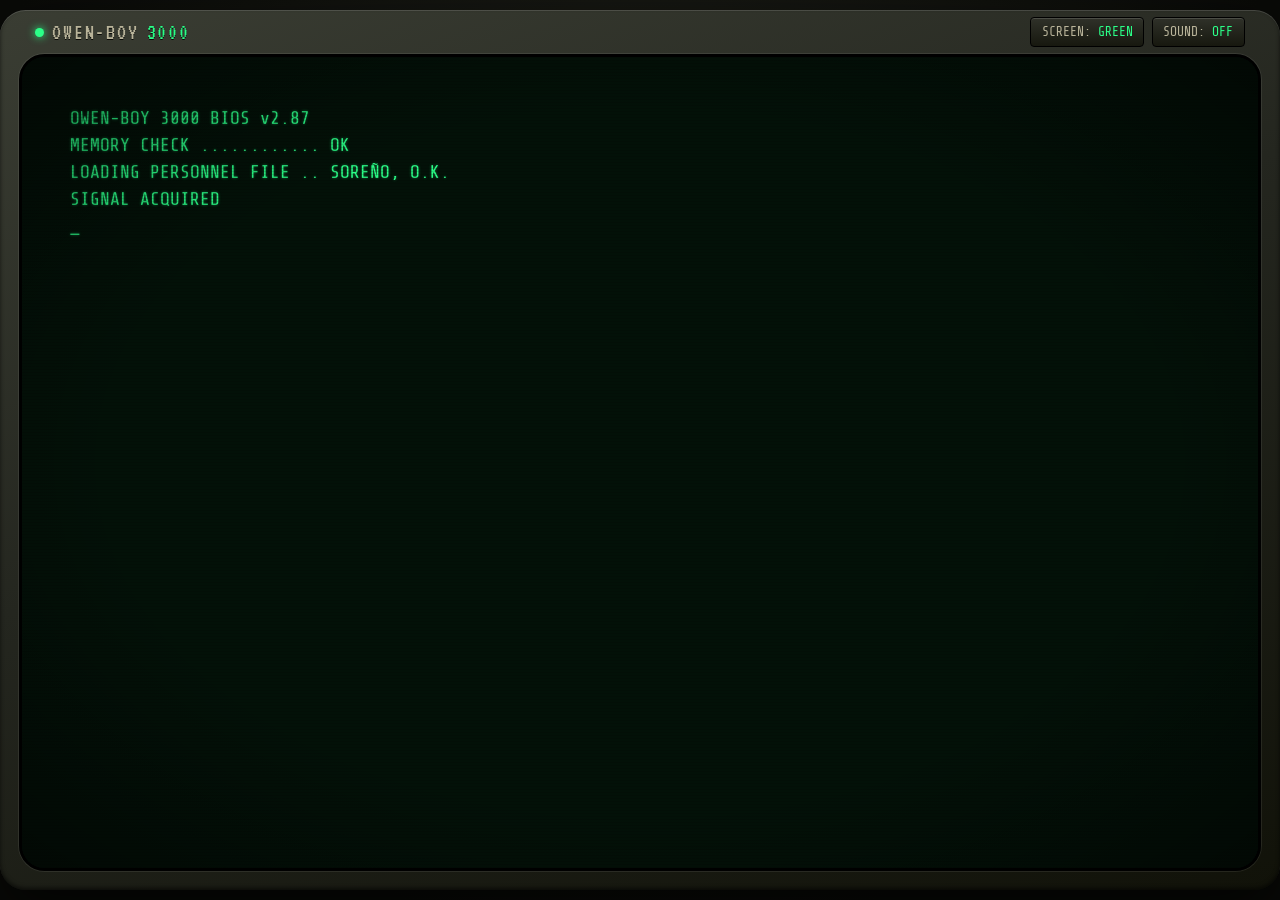
==== commit d9ce6b1d: "Rework portfolio into no-scroll bento layout with resume content Reposition as an automation special" ====
--- a/Owen_Portfolio/index.html
+++ b/Owen_Portfolio/index.html
@@ -3,10 +3,10 @@
   <head>
     <meta charset="UTF-8" />
     <meta name="viewport" content="width=device-width, initial-scale=1.0" />
-    <title>Owen Kliezer B. Soreño - GoHighLevel Specialist, Web Developer, Data Analyst</title>
+    <title>Owen Kliezer B. Soreño - Automation Specialist, Web Developer, Data Analyst</title>
     <meta
       name="description"
-      content="Owen Kliezer B. Soreño is a GoHighLevel specialist, web developer, and data analyst building CRM pipelines, funnels, and marketing automation for startups and small businesses."
+      content="Owen Kliezer B. Soreño is an automation specialist, web developer, and data analyst building workflows, websites, funnels, and dashboards for startups and small businesses."
     />
     <meta name="theme-color" content="#031108" />
     <link
@@ -21,6 +21,9 @@
     />
     <link rel="stylesheet" href="style.css" />
     <script>
+      // Tabs only take over the layout when JS can run them
+      document.documentElement.classList.add("js");
+
       // Apply the saved screen color before first paint
       try {
         if (localStorage.getItem("phosphor") === "amber") {
@@ -61,38 +64,39 @@
 
         <main class="panels" id="panels" tabindex="-1">
           <!-- STAT -->
-          <section class="panel stat" id="home" tabindex="-1">
-            <div class="stat-text">
-              <p class="eyebrow">&gt; PERSONNEL FILE LOADED</p>
-              <h1>Owen Kliezer B. Soreño</h1>
-              <p class="role-line">GoHighLevel Specialist / Web Developer / Data Analyst</p>
-              <p class="lede">
-                I build the CRM pipelines, funnels, and automated follow-ups that
-                help startups and small businesses respond to every lead.
-              </p>
-              <p class="lede-more">
-                From lead response and appointment reminders to SMS compliance and
-                dashboard reports, I connect the marketing tools your business
-                runs on.
-              </p>
-              <div class="actions">
-                <a
-                  class="btn btn-primary"
-                  href="mailto:owensoreno@gmail.com?subject=Consultation%20request&body=Hi%20Owen%2C%0A%0AMy%20business%3A%0AWhat%20I%20need%20help%20with%3A%0A"
-                  >Request consultation</a
-                >
-                <a class="btn" href="#experience">View experience</a>
-              </div>
-            </div>
-
-            <aside class="id-card" aria-label="Profile summary">
-              <div class="id-photo">
+          <section class="panel" id="home" tabindex="-1">
+            <div class="bento stat-grid">
+              <div class="tile hero">
+                <p class="eyebrow">&gt; PERSONNEL FILE LOADED</p>
+                <h1>Owen Kliezer B. Soreño</h1>
+                <p class="role-line">Automation Specialist / Web Developer / Data Analyst</p>
+                <p class="lede">
+                  I automate the busywork that slows businesses down, and build the
+                  websites, funnels, and dashboards that go with it.
+                </p>
+                <p class="lede-more">
+                  My work covers workflow automation, web development, data analysis,
+                  CRM setup, ad tracking, and client operations, using tools like
+                  Zapier, n8n, GoHighLevel, and Python.
+                </p>
+                <div class="actions">
+                  <a
+                    class="btn btn-primary"
+                    href="mailto:owensoreno@gmail.com?subject=Consultation%20request&body=Hi%20Owen%2C%0A%0AMy%20business%3A%0AWhat%20I%20need%20help%20with%3A%0A"
+                    >Request consultation</a
+                  >
+                  <a class="btn btn-secondary" href="#experience">View experience</a>
+                </div>
+              </div>
+
+              <div class="tile id-photo">
                 <img src="image/profile.jpg" alt="Portrait of Owen Kliezer B. Soreño" />
               </div>
-              <dl class="id-data">
-                <div>
+
+              <dl class="tile id-data">
+                <div class="id-class">
                   <dt>CLASS</dt>
-                  <dd>GoHighLevel Specialist</dd>
+                  <dd>Automation Specialist</dd>
                 </div>
                 <div>
                   <dt>STATUS</dt>
@@ -102,7 +106,7 @@
                   <dt>BASE</dt>
                   <dd>Nasipit, Agusan del Norte</dd>
                 </div>
-                <div>
+                <div class="id-fields">
                   <dt>FIELDS</dt>
                   <dd>Home services, digital marketing, wellness</dd>
                 </div>
@@ -111,7 +115,24 @@
                   <dd>BSIT, Caraga State University (expected 2027)</dd>
                 </div>
               </dl>
-            </aside>
+
+              <div class="tile stat-tile">
+                <p class="stat-num">37%</p>
+                <p><b>Conversion lift</b> <span>Custom lead-generation funnel for a digital marketing client</span></p>
+              </div>
+              <div class="tile stat-tile">
+                <p class="stat-num">46%</p>
+                <p><b>Email open rate</b> <span>7-step nurturing sequence, with an 18% CTR</span></p>
+              </div>
+              <div class="tile stat-tile">
+                <p class="stat-num">&lt;1 WK</p>
+                <p><b>CRM migration</b> <span>3 pipelines and 2 years of records, zero downtime</span></p>
+              </div>
+              <div class="tile stat-tile">
+                <p class="stat-num">80+</p>
+                <p><b>Client tasks</b> <span>Operational and support work, delivered on deadline</span></p>
+              </div>
+            </div>
           </section>
 
           <!-- INV -->
@@ -120,9 +141,9 @@
               <h2>Inventory</h2>
               <p>Technical skills, languages, and the tools I work with.</p>
             </header>
-            <div class="inv">
-              <div>
-                <h3 class="group-title">Weapons <span>Programming languages</span></h3>
+            <div class="bento inv-grid">
+              <div class="tile inv-weapons">
+                <h3 class="tile-label">Weapons / Programming languages</h3>
                 <ul class="inv-list">
                   <li class="inv-row">
                     <span class="inv-name">HTML5</span>
@@ -157,14 +178,24 @@
                 </ul>
               </div>
 
-              <div>
-                <h3 class="group-title">Gear <span>Tools &amp; platforms</span></h3>
-                <h4 class="rank">Expert</h4>
+              <div class="tile inv-expert">
+                <h3 class="tile-label">Gear / Expert</h3>
                 <ul class="gear-list">
                   <li>GoHighLevel</li>
                   <li>A2P 10DLC</li>
                 </ul>
-                <h4 class="rank">Advanced</h4>
+              </div>
+              <div class="tile inv-intermediate">
+                <h3 class="tile-label">Gear / Intermediate</h3>
+                <ul class="gear-list">
+                  <li>n8n</li>
+                  <li>Vapi AI</li>
+                  <li>Power BI</li>
+                  <li>Tableau</li>
+                </ul>
+              </div>
+              <div class="tile inv-advanced">
+                <h3 class="tile-label">Gear / Advanced</h3>
                 <ul class="gear-list">
                   <li>Zapier</li>
                   <li>Closebot</li>
@@ -173,12 +204,18 @@
                   <li>Excel/Google Sheets</li>
                   <li>Pandas</li>
                 </ul>
-                <h4 class="rank">Intermediate</h4>
+              </div>
+              <div class="tile inv-other">
+                <h3 class="tile-label">Gear / Web &amp; productivity</h3>
                 <ul class="gear-list">
-                  <li>n8n</li>
-                  <li>Vapi AI</li>
-                  <li>Power BI</li>
-                  <li>Tableau</li>
+                  <li>Duda</li>
+                  <li>Shopify</li>
+                  <li>Google Workspace</li>
+                  <li>Microsoft Office</li>
+                  <li>ClickUp</li>
+                  <li>Asana</li>
+                  <li>Trello</li>
+                  <li>Slack</li>
                 </ul>
               </div>
             </div>
@@ -188,52 +225,65 @@
           <section class="panel" id="services" tabindex="-1">
             <header class="panel-head">
               <h2>S.P.E.C.I.A.L.</h2>
-              <p>Nine services. Seven of them happen to spell it out.</p>
+              <p>Seven core services spell it out. The rest are perks.</p>
             </header>
-            <div class="readout" data-readout>
-              <div class="readout-list special-list" role="tablist" aria-orientation="vertical" aria-label="Services">
-                <button type="button" role="tab" id="tab-s" aria-controls="svc-s"><span class="letter">S</span><span class="name">SMS Compliance</span></button>
-                <button type="button" role="tab" id="tab-p" aria-controls="svc-p"><span class="letter">P</span><span class="name">Process Automation</span></button>
-                <button type="button" role="tab" id="tab-e" aria-controls="svc-e"><span class="letter">E</span><span class="name">Email Marketing Automation</span></button>
-                <button type="button" role="tab" id="tab-c" aria-controls="svc-c"><span class="letter">C</span><span class="name">CRM Customization</span></button>
-                <button type="button" role="tab" id="tab-i" aria-controls="svc-i"><span class="letter">I</span><span class="name">Integrated Websites</span></button>
-                <button type="button" role="tab" id="tab-a" aria-controls="svc-a"><span class="letter">A</span><span class="name">Ad Campaign Management</span></button>
-                <button type="button" role="tab" id="tab-l" aria-controls="svc-l"><span class="letter">L</span><span class="name">Lead Generation</span></button>
-                <p class="list-label" role="presentation">Perks</p>
-                <button type="button" role="tab" class="perk" id="tab-f" aria-controls="svc-f"><span class="letter" aria-hidden="true">+</span><span class="name">Funnel Design</span></button>
-                <button type="button" role="tab" class="perk" id="tab-b" aria-controls="svc-b"><span class="letter" aria-hidden="true">+</span><span class="name">Chatbot Integration</span></button>
-              </div>
-
-              <div class="readout-detail">
+            <div class="bento readout special-grid" data-readout>
+              <div class="readout-list" role="tablist" aria-orientation="vertical" aria-label="Services">
+                <div class="tile special-attrs" role="presentation">
+                  <button type="button" role="tab" id="tab-s" aria-controls="svc-s"><span class="letter">S</span><span class="name">SMS Compliance</span></button>
+                  <button type="button" role="tab" id="tab-p" aria-controls="svc-p"><span class="letter">P</span><span class="name">Process Automation</span></button>
+                  <button type="button" role="tab" id="tab-e" aria-controls="svc-e"><span class="letter">E</span><span class="name">Email Marketing Automation</span></button>
+                  <button type="button" role="tab" id="tab-c" aria-controls="svc-c"><span class="letter">C</span><span class="name">CRM Customization</span></button>
+                  <button type="button" role="tab" id="tab-i" aria-controls="svc-i"><span class="letter">I</span><span class="name">Integrated Websites</span></button>
+                  <button type="button" role="tab" id="tab-a" aria-controls="svc-a"><span class="letter">A</span><span class="name">Ad Campaign Management</span></button>
+                  <button type="button" role="tab" id="tab-l" aria-controls="svc-l"><span class="letter">L</span><span class="name">Lead Generation</span></button>
+                </div>
+                <div class="tile special-perks" role="presentation">
+                  <p class="tile-label" role="presentation">Perks</p>
+                  <button type="button" role="tab" id="tab-f" aria-controls="svc-f"><span class="name">Funnel Design</span></button>
+                  <button type="button" role="tab" id="tab-b" aria-controls="svc-b"><span class="name">Chatbots</span></button>
+                  <button type="button" role="tab" id="tab-v" aria-controls="svc-v"><span class="name">AI Voice Agents</span></button>
+                  <button type="button" role="tab" id="tab-w" aria-controls="svc-w"><span class="name">Webhooks &amp; APIs</span></button>
+                  <button type="button" role="tab" id="tab-t" aria-controls="svc-t"><span class="name">Ad Tracking</span></button>
+                  <button type="button" role="tab" id="tab-m" aria-controls="svc-m"><span class="name">Data Migration</span></button>
+                  <button type="button" role="tab" id="tab-o" aria-controls="svc-o"><span class="name">Admin Operations</span></button>
+                  <button type="button" role="tab" id="tab-u" aria-controls="svc-u"><span class="name">Customer Support</span></button>
+                  <button type="button" role="tab" id="tab-k" aria-controls="svc-k"><span class="name">Web &amp; E-Commerce</span></button>
+                  <button type="button" role="tab" id="tab-n" aria-controls="svc-n"><span class="name">Content Publishing</span></button>
+                  <button type="button" role="tab" id="tab-r" aria-controls="svc-r"><span class="name">Productivity Tools</span></button>
+                </div>
+              </div>
+
+              <div class="tile readout-detail">
                 <article class="service" role="tabpanel" id="svc-s" aria-labelledby="tab-s">
                   <span class="glyph" aria-hidden="true">S</span>
                   <h3>SMS Compliance</h3>
-                  <p>A2P 10DLC registration and SMS compliance management for successful campaigns.</p>
-                  <p class="record"><b>FIELD RECORD</b> Managed A2P 10DLC SMS registration and compliance with successful campaign launches.</p>
+                  <p>A2P 10DLC brand and campaign registration, SMS compliance verification, and deliverability.</p>
+                  <p class="record"><b>FIELD RECORD</b> Handled A2P 10DLC registration, Brand/Campaign approvals, and carrier compliance across client sub-accounts.</p>
                 </article>
                 <article class="service" role="tabpanel" id="svc-p" aria-labelledby="tab-p">
                   <span class="glyph" aria-hidden="true">P</span>
                   <h3>Process Automation</h3>
-                  <p>Automation and integration via Zapier to streamline your business operations.</p>
-                  <p class="record"><b>FIELD RECORD</b> Integrated n8n, Zapier, and Closebot for advanced automation.</p>
+                  <p>Advanced logic, triggers, and multi-branch sequences via Zapier and n8n to streamline your business operations.</p>
+                  <p class="record"><b>FIELD RECORD</b> Integrated Zapier, n8n, and Closebot to synchronize cross-platform client workflows.</p>
                 </article>
                 <article class="service" role="tabpanel" id="svc-e" aria-labelledby="tab-e">
                   <span class="glyph" aria-hidden="true">E</span>
                   <h3>Email Marketing Automation</h3>
-                  <p>Email marketing and drip campaigns that nurture leads and increase conversions.</p>
-                  <p class="record"><b>FIELD RECORD</b> Built 7-step email sequences, increasing engagement and conversion rates.</p>
+                  <p>Multi-step drip campaigns, segmentation, trigger-based follow-ups, and deliverability tracking.</p>
+                  <p class="record"><b>FIELD RECORD</b> Engineered a targeted 7-step email nurturing sequence achieving a 46% open rate and 18% CTR.</p>
                 </article>
                 <article class="service" role="tabpanel" id="svc-c" aria-labelledby="tab-c">
                   <span class="glyph" aria-hidden="true">C</span>
                   <h3>CRM Customization</h3>
-                  <p>GoHighLevel CRM customization and pipeline setup tailored to your business needs.</p>
-                  <p class="record"><b>FIELD RECORD</b> Migrated CRM data, customized pipelines, and created tailored dashboard reports.</p>
+                  <p>CRM setup, multi-tier pipeline management, sub-account configuration, and custom fields tailored to your business needs.</p>
+                  <p class="record"><b>FIELD RECORD</b> Provide end-to-end GoHighLevel setups and custom CRM architecture for startups, agencies, and small businesses.</p>
                 </article>
                 <article class="service" role="tabpanel" id="svc-i" aria-labelledby="tab-i">
                   <span class="glyph" aria-hidden="true">I</span>
                   <h3>Integrated Websites</h3>
-                  <p>Website design and calendar integration with a seamless user experience.</p>
-                  <p class="record"><b>FIELD RECORD</b> Delivered end-to-end marketing solutions integrating GoHighLevel with third-party tools.</p>
+                  <p>Website design, form builders, and calendar integration with a seamless user experience.</p>
+                  <p class="record"><b>FIELD RECORD</b> Design and build responsive landing pages and dynamic appointment booking systems.</p>
                 </article>
                 <article class="service" role="tabpanel" id="svc-a" aria-labelledby="tab-a">
                   <span class="glyph" aria-hidden="true">A</span>
@@ -243,19 +293,72 @@
                 <article class="service" role="tabpanel" id="svc-l" aria-labelledby="tab-l">
                   <span class="glyph" aria-hidden="true">L</span>
                   <h3>Lead Generation</h3>
-                  <p>Lead generation and nurturing strategies that convert prospects to customers.</p>
-                  <p class="record"><b>FIELD RECORD</b> Developed automated workflows for lead response, appointment reminders, job scheduling, and invoice follow-ups.</p>
+                  <p>Lead generation, automated qualification, appointment scheduling, and invoice follow-ups.</p>
+                  <p class="record"><b>FIELD RECORD</b> Developed automated workflows for instant lead response, booking confirmations, dispatching, and automated invoice reminders.</p>
                 </article>
                 <article class="service" role="tabpanel" id="svc-f" aria-labelledby="tab-f">
                   <span class="glyph" aria-hidden="true">+</span>
                   <h3>Funnel Design</h3>
-                  <p>High-converting funnel creation and landing page design that drives results.</p>
-                  <p class="record"><b>FIELD RECORD</b> Built high-converting funnels for clients across multiple industries.</p>
+                  <p>Landing pages, high-converting sales funnels, form builders, and calendar integrations.</p>
+                  <p class="record"><b>FIELD RECORD</b> Designed a custom lead-generation funnel that increased conversion rates by 37% for a digital marketing client.</p>
                 </article>
                 <article class="service" role="tabpanel" id="svc-b" aria-labelledby="tab-b">
                   <span class="glyph" aria-hidden="true">+</span>
-                  <h3>Chatbot Integration</h3>
+                  <h3>Chatbots &amp; Conversational AI</h3>
                   <p>Advanced chatbot integrations including Closebot, Vapi, and Conversational AI.</p>
+                  <p class="record"><b>FIELD RECORD</b> Implemented AI-driven voice and chat prompt workflows for lead outreach, reducing manual workload and boosting lead response rates.</p>
+                </article>
+                <article class="service" role="tabpanel" id="svc-v" aria-labelledby="tab-v">
+                  <span class="glyph" aria-hidden="true">+</span>
+                  <h3>AI Voice Agents</h3>
+                  <p>Vapi voice agents and automated call prompt workflows.</p>
+                  <p class="record"><b>FIELD RECORD</b> Implement conversational AI call prompting, voice agents, and chatbot workflows to automate outreach and qualification.</p>
+                </article>
+                <article class="service" role="tabpanel" id="svc-w" aria-labelledby="tab-w">
+                  <span class="glyph" aria-hidden="true">+</span>
+                  <h3>Webhooks &amp; APIs</h3>
+                  <p>Custom API and webhook automation via Zapier and n8n.</p>
+                  <p class="record"><b>FIELD RECORD</b> Built webhooks and multi-branch automation routines using n8n, Zapier, and GoHighLevel to sync client databases.</p>
+                </article>
+                <article class="service" role="tabpanel" id="svc-t" aria-labelledby="tab-t">
+                  <span class="glyph" aria-hidden="true">+</span>
+                  <h3>Ad Tracking</h3>
+                  <p>Facebook Pixel and Google Ads conversion tracking, UTM tagging, and dashboard reporting.</p>
+                  <p class="record"><b>FIELD RECORD</b> Set up conversion tracking, UTM parameters, and performance dashboards for Facebook and Google Ads campaigns.</p>
+                </article>
+                <article class="service" role="tabpanel" id="svc-m" aria-labelledby="tab-m">
+                  <span class="glyph" aria-hidden="true">+</span>
+                  <h3>Data Migration</h3>
+                  <p>CRM database migration, pipeline cleanup, contact import/export, and system audits.</p>
+                  <p class="record"><b>FIELD RECORD</b> Migrated 3 multi-stage pipelines and 2 years of complete client records in under 1 week with zero downtime.</p>
+                </article>
+                <article class="service" role="tabpanel" id="svc-o" aria-labelledby="tab-o">
+                  <span class="glyph" aria-hidden="true">+</span>
+                  <h3>Administrative Operations</h3>
+                  <p>Calendar coordination, inbox management, and task prioritization.</p>
+                  <p class="record"><b>FIELD RECORD</b> Managed CRM updates, client communications, appointment scheduling, and cross-functional task tracking.</p>
+                </article>
+                <article class="service" role="tabpanel" id="svc-u" aria-labelledby="tab-u">
+                  <span class="glyph" aria-hidden="true">+</span>
+                  <h3>Customer Support</h3>
+                  <p>Multi-channel email and chat support with rapid resolution times.</p>
+                  <p class="record"><b>FIELD RECORD</b> Executed 80+ operational and client support tasks across diverse accounts with high accuracy and strict adherence to deadlines.</p>
+                </article>
+                <article class="service" role="tabpanel" id="svc-k" aria-labelledby="tab-k">
+                  <span class="glyph" aria-hidden="true">+</span>
+                  <h3>Web &amp; E-Commerce</h3>
+                  <p>Duda and Shopify content updates, page modifications, and basic SEO.</p>
+                </article>
+                <article class="service" role="tabpanel" id="svc-n" aria-labelledby="tab-n">
+                  <span class="glyph" aria-hidden="true">+</span>
+                  <h3>Content Publishing</h3>
+                  <p>Blog formatting, article publishing, brand assets, and social scheduling.</p>
+                  <p class="record"><b>FIELD RECORD</b> Published and formatted SEO-friendly blog content across client Duda and Shopify websites while maintaining brand guidelines.</p>
+                </article>
+                <article class="service" role="tabpanel" id="svc-r" aria-labelledby="tab-r">
+                  <span class="glyph" aria-hidden="true">+</span>
+                  <h3>Productivity Tools</h3>
+                  <p>Google Workspace, Microsoft Office, ClickUp, Asana, Trello, and Slack.</p>
                 </article>
               </div>
             </div>
@@ -267,46 +370,56 @@
               <h2>Quest Log</h2>
               <p>Professional journey and education.</p>
             </header>
-            <div class="readout" data-readout>
-              <div class="readout-list quest-list" role="tablist" aria-orientation="vertical" aria-label="Experience and education">
-                <p class="list-label" role="presentation">Experience</p>
-                <button type="button" role="tab" id="tab-q1" aria-controls="quest-1"><span class="quest-mark is-active" aria-hidden="true"></span><span class="name">Freelance GoHighLevel Specialist</span></button>
-                <button type="button" role="tab" id="tab-q2" aria-controls="quest-2"><span class="quest-mark" aria-hidden="true"></span><span class="name">GoHighLevel Specialist</span></button>
-                <button type="button" role="tab" id="tab-q3" aria-controls="quest-3"><span class="quest-mark is-active" aria-hidden="true"></span><span class="name">Data Analyst</span></button>
-                <p class="list-label" role="presentation">Training</p>
-                <button type="button" role="tab" id="tab-q4" aria-controls="quest-4"><span class="quest-mark is-active" aria-hidden="true"></span><span class="name">BS Information Technology</span></button>
-                <button type="button" role="tab" id="tab-q5" aria-controls="quest-5"><span class="quest-mark" aria-hidden="true"></span><span class="name">Senior High School, ICT Strand</span></button>
-              </div>
-
-              <div class="readout-detail">
+            <div class="bento readout quest-grid" data-readout>
+              <div class="tile readout-list quest-list" role="tablist" aria-orientation="vertical" aria-label="Experience and education">
+                <p class="tile-label" role="presentation">Experience</p>
+                <button type="button" role="tab" id="tab-q1" aria-controls="quest-1"><span class="quest-mark is-active" aria-hidden="true"></span><span class="name">Freelance Automation Specialist</span><span class="name-short">Freelance</span></button>
+                <button type="button" role="tab" id="tab-q2" aria-controls="quest-2"><span class="quest-mark" aria-hidden="true"></span><span class="name">Marketing Automation Specialist</span><span class="name-short">Agency</span></button>
+                <button type="button" role="tab" id="tab-q3" aria-controls="quest-3"><span class="quest-mark" aria-hidden="true"></span><span class="name">Client Operations &amp; Support</span><span class="name-short">Client Ops</span></button>
+                <button type="button" role="tab" id="tab-q4" aria-controls="quest-4"><span class="quest-mark is-active" aria-hidden="true"></span><span class="name">Data Analyst</span><span class="name-short">Data</span></button>
+                <p class="tile-label" role="presentation">Training</p>
+                <button type="button" role="tab" id="tab-q5" aria-controls="quest-5"><span class="quest-mark is-active" aria-hidden="true"></span><span class="name">BS Information Technology</span><span class="name-short">BSIT</span></button>
+                <button type="button" role="tab" id="tab-q6" aria-controls="quest-6"><span class="quest-mark" aria-hidden="true"></span><span class="name">Senior High School, ICT Strand</span><span class="name-short">Senior High</span></button>
+              </div>
+
+              <div class="tile readout-detail">
                 <article class="quest" role="tabpanel" id="quest-1" aria-labelledby="tab-q1">
-                  <p class="quest-state">ACTIVE</p>
-                  <h3>Freelance GoHighLevel Specialist</h3>
-                  <p class="quest-meta">Self-Employed | August 2025 – Present | Remote</p>
+                  <h3>Freelance Automation Specialist</h3>
+                  <p class="quest-meta"><span class="quest-state">ACTIVE</span> Self-Employed | August 2025 – Present | Remote</p>
                   <ul>
-                    <li>Providing independent CRM customization, automation, and funnel-building services to startups and small businesses</li>
-                    <li>Consulting with business owners on SMS compliance, workflow efficiency, and onboarding automation</li>
-                    <li>Creating targeted email campaigns and lead nurturing strategies to improve client retention and conversion</li>
-                    <li>Delivering end-to-end marketing solutions integrating GoHighLevel with third-party tools</li>
+                    <li>Provide independent end-to-end GoHighLevel setups, custom CRM architecture, and advanced workflow automations for startups, agencies, and small businesses</li>
+                    <li>Design and build high-converting sales funnels, responsive landing pages, and dynamic appointment booking systems</li>
+                    <li>Architect multi-step email drip sequences and lead-nurturing campaigns to improve conversion and retention rates</li>
+                    <li>Guide business owners through A2P 10DLC SMS compliance, Brand/Campaign verification, and deliverability optimization</li>
+                    <li>Implement conversational AI call prompting, voice agents, and chatbot workflows to automate outreach and qualification</li>
                   </ul>
                 </article>
                 <article class="quest" role="tabpanel" id="quest-2" aria-labelledby="tab-q2">
-                  <p class="quest-state">COMPLETED</p>
-                  <h3>GoHighLevel Specialist</h3>
-                  <p class="quest-meta">Marketing Automation Agency | July 2024 – July 2025 | On-site</p>
+                  <h3>Marketing Automation Specialist</h3>
+                  <p class="quest-meta"><span class="quest-state">COMPLETED</span> Marketing Automation Agency | July 2024 – July 2025 | On-site</p>
                   <ul>
-                    <li>Worked with multiple clients across home services, digital marketing, and wellness industries</li>
-                    <li>Migrated CRM data, customized pipelines, and created tailored dashboard reports</li>
-                    <li>Developed automated workflows for lead response, appointment reminders, job scheduling, and invoice follow-ups</li>
-                    <li>Managed A2P 10DLC SMS registration and compliance with successful campaign launches</li>
-                    <li>Built high-converting funnels and 7-step email sequences, increasing engagement and conversion rates</li>
-                    <li>Integrated n8n, Zapier, and Closebot for advanced automation</li>
+                    <li>Managed CRM systems, marketing automations, and digital operations for multiple client accounts across home services, digital marketing, and wellness industries</li>
+                    <li>Migrated CRM databases, multi-stage pipelines, and custom fields with zero data loss and minimal transition downtime</li>
+                    <li>Developed automated workflows for instant lead response, booking confirmations, dispatching, and automated invoice reminders</li>
+                    <li>Handled A2P 10DLC registration, Brand/Campaign approvals, and carrier compliance across client sub-accounts</li>
+                    <li>Integrated third-party automation tools including Zapier, n8n, and Closebot to synchronize cross-platform client workflows</li>
+                    <li>Set up conversion tracking, UTM parameters, and performance dashboards for Facebook and Google Ads campaigns</li>
                   </ul>
                 </article>
                 <article class="quest" role="tabpanel" id="quest-3" aria-labelledby="tab-q3">
-                  <p class="quest-state">ACTIVE</p>
+                  <h3>Client Operations &amp; Support</h3>
+                  <p class="quest-meta">Client accounts | Duda, Shopify, GoHighLevel</p>
+                  <ul>
+                    <li>Executed 80+ operational and client support tasks across diverse accounts with high accuracy and strict adherence to deadlines</li>
+                    <li>Managed CRM updates, client communications, appointment scheduling, and cross-functional task tracking</li>
+                    <li>Published and formatted SEO-friendly blog content across client Duda and Shopify websites while maintaining brand guidelines</li>
+                    <li>Supported GoHighLevel maintenance, including contact database updates, funnel modifications, and automation troubleshooting</li>
+                    <li>Collaborated closely with account managers and project leads to streamline client deliverables and project workflows</li>
+                  </ul>
+                </article>
+                <article class="quest" role="tabpanel" id="quest-4" aria-labelledby="tab-q4">
                   <h3>Data Analyst</h3>
-                  <p class="quest-meta">Various Projects | 2023 – Present | Remote/On-site</p>
+                  <p class="quest-meta"><span class="quest-state">ACTIVE</span> Various Projects | 2023 – Present | Remote/On-site</p>
                   <ul>
                     <li>Analyzed complex datasets to identify trends, patterns, and actionable insights for business decision-making</li>
                     <li>Created comprehensive data visualizations and dashboards using tools like Excel, Python, and SQL</li>
@@ -316,19 +429,17 @@
                     <li>Conducted statistical analysis and predictive modeling to forecast business outcomes</li>
                   </ul>
                 </article>
-                <article class="quest" role="tabpanel" id="quest-4" aria-labelledby="tab-q4">
-                  <p class="quest-state">ACTIVE</p>
+                <article class="quest" role="tabpanel" id="quest-5" aria-labelledby="tab-q5">
                   <h3>Bachelor of Science in Information Technology (BSIT)</h3>
-                  <p class="quest-meta">Expected Graduation: 2027</p>
+                  <p class="quest-meta"><span class="quest-state">ACTIVE</span> Expected Graduation: 2027</p>
                   <ul>
                     <li>College of Computing and Information Sciences (CCIS)</li>
                     <li>Caraga State University – Ampayon, Butuan City</li>
                   </ul>
                 </article>
-                <article class="quest" role="tabpanel" id="quest-5" aria-labelledby="tab-q5">
-                  <p class="quest-state">COMPLETED</p>
+                <article class="quest" role="tabpanel" id="quest-6" aria-labelledby="tab-q6">
                   <h3>Senior High School – ICT Strand</h3>
-                  <p class="quest-meta">Graduated: 2020</p>
+                  <p class="quest-meta"><span class="quest-state">COMPLETED</span> Graduated: 2020</p>
                   <ul>
                     <li>Saint Michael College of Caraga</li>
                   </ul>
@@ -343,8 +454,8 @@
               <h2>Radio</h2>
               <p>Pick a frequency. Email is the best way to request a consultation.</p>
             </header>
-            <div class="radio">
-              <ul class="stations">
+            <div class="bento radio-grid">
+              <ul class="tile stations">
                 <li>
                   <a class="station" href="mailto:owensoreno@gmail.com?subject=Consultation%20request" data-wave="1">
                     <span class="station-type">Email</span>
@@ -377,8 +488,11 @@
                 </li>
               </ul>
 
-              <div class="signal">
+              <div class="tile signal">
                 <canvas id="waveform" aria-hidden="true"></canvas>
+              </div>
+
+              <div class="tile radio-cta">
                 <p class="signal-text">Now broadcasting from Nasipit, Agusan del Norte</p>
                 <div class="actions">
                   <a
@@ -390,12 +504,12 @@
                 </div>
                 <p class="copy-status" id="copyStatus" role="status"></p>
               </div>
+
+              <footer class="tile legal">
+                <p>&copy; <span id="year">2026</span> Owen Kliezer B. Soreño. All rights reserved.</p>
+                <p>Fallout-inspired fan styling. Not affiliated with Bethesda Softworks.</p>
+              </footer>
             </div>
-
-            <footer class="legal">
-              <p>&copy; <span id="year">2026</span> Owen Kliezer B. Soreño. All rights reserved.</p>
-              <p>Fallout-inspired fan styling. Not affiliated with Bethesda Softworks.</p>
-            </footer>
           </section>
         </main>
 
--- a/Owen_Portfolio/style.css
+++ b/Owen_Portfolio/style.css
@@ -92,8 +92,7 @@
     height: 100dvh;
     max-height: 880px;
     padding: 0 clamp(6px, 1.5vw, 22px) clamp(6px, 1.5vw, 22px);
-    background:
-        linear-gradient(160deg, var(--metal-light) 0%, var(--metal) 45%, var(--metal-dark) 100%);
+    background: linear-gradient(160deg, var(--metal-light) 0%, var(--metal) 45%, var(--metal-dark) 100%);
     border-radius: clamp(0px, 2vw, 26px);
     box-shadow:
         inset 0 1px 0 rgba(255, 255, 255, 0.14),
@@ -107,7 +106,7 @@
     justify-content: space-between;
     align-items: center;
     gap: 0.25rem 1rem;
-    padding: 0.55rem 1rem;
+    padding: 0.45rem 1rem;
     color: var(--plate-text);
 }
 
@@ -140,8 +139,8 @@
 }
 
 .switch {
-    min-height: 32px;
-    padding: 0.15rem 0.65rem;
+    min-height: 30px;
+    padding: 0.1rem 0.65rem;
     font-size: 0.8125rem;
     color: var(--plate-text);
     background: linear-gradient(180deg, #2f3129 0%, #17180f 100%);
@@ -169,7 +168,7 @@
     min-height: 0;
     display: flex;
     flex-direction: column;
-    padding: clamp(0.5rem, 1.5vw, 1.25rem) clamp(0.6rem, 2vw, 1.75rem) 0.5rem;
+    padding: clamp(0.4rem, 1vw, 0.9rem) clamp(0.5rem, 1.5vw, 1.25rem) 0.45rem;
     overflow: hidden;
     background: radial-gradient(ellipse at center, var(--screen) 55%, var(--screen-edge) 100%);
     border: 3px solid #000;
@@ -250,8 +249,8 @@
     flex-direction: column;
     align-items: center;
     min-width: 0;
-    padding: 0.35rem 0.15rem 0.3rem;
-    line-height: 1.1;
+    padding: 0.25rem 0.15rem 0.2rem;
+    line-height: 1.05;
     text-decoration: none;
     color: var(--phosphor-dim);
     border: 1px solid transparent;
@@ -260,7 +259,7 @@
 
 .tab b {
     font-family: var(--font-display);
-    font-size: clamp(1.25rem, 3.4vw, 1.9rem);
+    font-size: clamp(1.25rem, 3vw, 1.7rem);
     font-weight: 400;
     letter-spacing: 0.04em;
 }
@@ -283,14 +282,31 @@
     outline-offset: -3px;
 }
 
-/* Panels */
+/* Panels fill the screen; type scales so each tab fits without scrolling */
 .panels {
     flex: 1;
     min-height: 0;
     overflow-y: auto;
-    padding: clamp(0.9rem, 2.4vw, 1.75rem) clamp(0.25rem, 1.5vw, 1rem);
+    padding: 0.5rem 0;
+    container-type: size;
     scrollbar-color: var(--phosphor-dim) transparent;
     scrollbar-width: thin;
+}
+
+.js .panels {
+    overflow: hidden;
+}
+
+.panel {
+    display: flex;
+    flex-direction: column;
+    gap: 0.5rem;
+    font-size: clamp(0.8125rem, min(2.75cqh, 4cqw), 1.0625rem);
+    line-height: 1.38;
+}
+
+.js .panel {
+    height: 100%;
 }
 
 .panel:focus,
@@ -312,14 +328,16 @@
 }
 
 .panel-head {
-    margin-bottom: 1.25rem;
-    padding-bottom: 0.6rem;
-    border-bottom: 1px solid var(--phosphor-dim);
+    flex-shrink: 0;
+    display: flex;
+    flex-wrap: wrap;
+    align-items: baseline;
+    gap: 0 1rem;
 }
 
 .panel-head h2 {
     font-family: var(--font-display);
-    font-size: clamp(2rem, 5vw, 2.75rem);
+    font-size: 2em;
     font-weight: 400;
     line-height: 1;
     letter-spacing: 0.03em;
@@ -328,62 +346,138 @@
 }
 
 .panel-head p {
-    margin-top: 0.35rem;
     color: var(--phosphor-dim);
 }
 
+/* Bento tiles */
+.bento {
+    flex: 1;
+    min-height: 0;
+    display: grid;
+    gap: 0.5rem;
+}
+
+.tile {
+    min-width: 0;
+    min-height: 0;
+    padding: 0.6em 0.8em;
+    overflow: auto;
+    border: 1px solid var(--phosphor-dim);
+    scrollbar-color: var(--phosphor-dim) transparent;
+    scrollbar-width: thin;
+}
+
+.tile-label {
+    margin-bottom: 0.3em;
+    font-size: 0.85em;
+    font-weight: 400;
+    text-transform: uppercase;
+    color: var(--phosphor-dim);
+}
+
 /* STAT */
-.stat {
-    display: grid;
-    grid-template-columns: minmax(0, 3fr) minmax(280px, 2fr);
-    gap: clamp(1.5rem, 4vw, 3.5rem);
-    align-items: center;
-    min-height: 100%;
+.stat-grid {
+    grid-template-columns: repeat(12, minmax(0, 1fr));
+    grid-template-rows: minmax(0, 1.15fr) minmax(0, 1fr) auto;
+}
+
+.hero {
+    grid-column: 1 / 8;
+    grid-row: 1 / 3;
+    display: flex;
+    flex-direction: column;
+    justify-content: center;
+    padding: 0.8em 1.2em;
+}
+
+.id-photo {
+    grid-column: 8 / 13;
+    grid-row: 1;
+    position: relative;
+    isolation: isolate;
+    padding: 0;
+    overflow: hidden;
+    background: var(--screen);
+}
+
+.id-data {
+    grid-column: 8 / 13;
+    grid-row: 2;
+    display: flex;
+    flex-direction: column;
+    justify-content: center;
+    font-size: 0.92em;
+}
+
+.stat-tile {
+    grid-column: span 3;
+    display: flex;
+    flex-direction: column;
+    gap: 0.1em;
+    font-size: 0.88em;
+    line-height: 1.25;
+}
+
+.stat-num {
+    font-family: var(--font-display);
+    font-size: 2.9em;
+    line-height: 0.9;
+    text-shadow: 0 0 10px var(--phosphor-glow);
+}
+
+.stat-tile b {
+    display: block;
+    font-weight: 400;
+    text-transform: uppercase;
+}
+
+.stat-tile span {
+    color: var(--phosphor-dim);
 }
 
 .eyebrow {
-    margin-bottom: 0.5rem;
+    margin-bottom: 0.3em;
     color: var(--phosphor-dim);
 }
 
-.stat h1 {
+.hero h1 {
     font-family: var(--font-display);
-    font-size: clamp(2.75rem, 7.2vw, 5.25rem);
+    font-size: clamp(2.2rem, min(11cqh, 6.4cqw), 4.75rem);
     font-weight: 400;
     line-height: 0.95;
     text-shadow: 0 0 14px var(--phosphor-glow);
 }
 
 .role-line {
-    margin: 0.75rem 0 1.25rem;
-    padding-bottom: 1rem;
+    margin: 0.45em 0 0.7em;
+    padding-bottom: 0.6em;
     color: var(--phosphor-dim);
     border-bottom: 1px solid var(--phosphor-dim);
 }
 
-.stat-text p + p {
-    margin-top: 0.75rem;
-}
-
-.stat-text .lede {
-    font-size: 1.25rem;
-    line-height: 1.4;
+.lede {
+    font-size: 1.15em;
+    line-height: 1.32;
+}
+
+.lede-more {
+    margin-top: 0.55em;
 }
 
 .actions {
     display: flex;
     flex-wrap: wrap;
-    gap: 0.75rem;
-    margin-top: 1.5rem;
+    gap: 0.6em;
+    margin-top: 0.9em;
 }
 
 .btn {
     display: inline-flex;
     align-items: center;
     justify-content: center;
-    min-height: 46px;
-    padding: 0.5rem 1.15rem;
-    font-size: 1rem;
+    min-height: 40px;
+    padding: 0.3em 1em;
+    font-size: 0.95em;
     text-decoration: none;
     text-transform: uppercase;
     color: var(--phosphor);
@@ -401,20 +495,9 @@
     box-shadow: 0 0 16px var(--phosphor-glow);
 }
 
-.id-card {
-    border: 1px solid var(--phosphor-dim);
-}
-
-.id-photo {
-    position: relative;
-    isolation: isolate;
-    height: clamp(180px, 34vh, 280px);
-    overflow: hidden;
-    background: var(--screen);
-    border-bottom: 1px solid var(--phosphor-dim);
-}
-
 .id-photo img {
+    position: absolute;
+    inset: 0;
     display: block;
     width: 100%;
     height: 100%;
@@ -434,16 +517,11 @@
     mix-blend-mode: multiply;
 }
 
-.id-data {
-    padding: 0.5rem 0.75rem;
-    font-size: 0.9375rem;
-}
-
 .id-data div {
     display: grid;
-    grid-template-columns: 5.5rem 1fr;
-    gap: 0.5rem;
-    padding: 0.2rem 0;
+    grid-template-columns: 5.5em 1fr;
+    gap: 0.4em;
+    padding: 0.08em 0;
 }
 
 .id-data dt {
@@ -451,36 +529,53 @@
 }
 
 /* INV */
-.inv {
-    display: grid;
-    grid-template-columns: repeat(2, minmax(0, 1fr));
-    gap: clamp(1.5rem, 4vw, 3.5rem);
-}
-
-.group-title {
-    margin-bottom: 0.75rem;
-    font-family: var(--font-display);
-    font-size: 1.75rem;
-    font-weight: 400;
-    line-height: 1.1;
-    text-transform: uppercase;
-}
-
-.group-title span {
-    display: block;
-    font-family: var(--font-body);
-    font-size: 0.875rem;
-    text-transform: none;
-    color: var(--phosphor-dim);
+.inv-grid {
+    grid-template-columns: repeat(12, minmax(0, 1fr));
+    grid-template-rows: repeat(3, minmax(0, 1fr));
+}
+
+.inv-weapons {
+    grid-column: 1 / 6;
+    grid-row: 1 / 4;
+    display: flex;
+    flex-direction: column;
+}
+
+.inv-expert,
+.inv-intermediate,
+.inv-advanced,
+.inv-other {
+    display: flex;
+    flex-direction: column;
+    justify-content: center;
+}
+
+.inv-expert {
+    grid-column: 6 / 9;
+}
+
+.inv-intermediate {
+    grid-column: 9 / 13;
+}
+
+.inv-advanced,
+.inv-other {
+    grid-column: 6 / 13;
+}
+
+.inv-list {
+    flex: 1;
+    display: flex;
+    flex-direction: column;
+    justify-content: space-around;
 }
 
 .inv-row {
     display: grid;
-    grid-template-columns: 6.5rem 1fr 2rem;
-    gap: 0.75rem;
+    grid-template-columns: 6.2em 1fr 1.8em;
+    gap: 0.6em;
     align-items: center;
-    padding: 0.55rem 0.5rem;
-    border-bottom: 1px solid var(--phosphor-faint);
+    padding: 0.2em 0.3em;
 }
 
 .inv-row:hover {
@@ -489,7 +584,7 @@
 
 .bar {
     display: block;
-    height: 14px;
+    height: 0.85em;
     padding: 2px;
     border: 1px solid var(--phosphor-dim);
 }
@@ -516,44 +611,28 @@
     text-align: right;
 }
 
-.rank {
-    margin: 0.9rem 0 0.4rem;
-    font-size: 0.875rem;
-    font-weight: 400;
-    text-transform: uppercase;
-    color: var(--phosphor-dim);
-}
-
-.rank:first-of-type {
-    margin-top: 0;
-}
-
 .gear-list {
     display: flex;
     flex-wrap: wrap;
-    gap: 0.4rem;
+    gap: 0.3em;
 }
 
 .gear-list li {
-    padding: 0.15rem 0.6rem;
-    font-size: 0.9375rem;
+    padding: 0 0.5em;
+    font-size: 0.92em;
     border: 1px solid var(--phosphor-dim);
 }
 
 /* Master/detail lists (SPECIAL and DATA) */
-.readout {
-    display: grid;
-    grid-template-columns: minmax(250px, 2fr) minmax(0, 3fr);
-    gap: clamp(1rem, 3vw, 2.5rem);
-}
-
 .readout-list button {
     display: flex;
+    flex: 1 1 0;
     align-items: center;
-    gap: 0.75rem;
+    gap: 0.6em;
     width: 100%;
-    min-height: 40px;
-    padding: 0.2rem 0.6rem;
+    min-height: 1.7em;
+    padding: 0 0.5em;
+    line-height: 1.15;
     text-align: left;
 }
 
@@ -567,67 +646,106 @@
     text-shadow: 0 0 1px var(--screen);
 }
 
-.list-label {
-    margin: 0.75rem 0 0.25rem;
-    padding: 0 0.6rem;
-    font-size: 0.875rem;
-    text-transform: uppercase;
-    color: var(--phosphor-dim);
-}
-
-.list-label:first-child {
-    margin-top: 0;
+.readout-detail {
+    padding: 0.8em 1.2em;
+}
+
+.name-short {
+    display: none;
 }
 
 .letter {
-    flex: 0 0 1.25rem;
+    flex: 0 0 1em;
     font-family: var(--font-display);
-    font-size: 1.75rem;
+    font-size: 1.6em;
     line-height: 1;
     text-align: center;
 }
 
-.service,
-.quest {
-    padding-left: clamp(0rem, 2vw, 1.5rem);
-    border-left: 1px solid var(--phosphor-dim);
+.special-grid {
+    grid-template-columns: minmax(0, 2.1fr) minmax(0, 1.5fr);
+}
+
+.special-grid .readout-list {
+    display: grid;
+    grid-template-columns: minmax(0, 1.2fr) minmax(0, 1fr);
+    gap: 0.5rem;
+    min-height: 0;
+}
+
+.special-attrs,
+.special-perks,
+.quest-list {
+    display: flex;
+    flex-direction: column;
+}
+
+.special-attrs,
+.special-perks {
+    padding: 0.4em;
+}
+
+.special-perks .tile-label {
+    margin: 0;
+    padding: 0.1em 0.5em;
 }
 
 .service h3,
 .quest h3 {
     font-family: var(--font-display);
-    font-size: clamp(1.75rem, 3.6vw, 2.25rem);
+    font-size: 1.95em;
     font-weight: 400;
-    line-height: 1.1;
+    line-height: 1.05;
 }
 
 .service p {
-    margin-top: 0.6rem;
+    margin-top: 0.5em;
 }
 
 .glyph {
     display: block;
+    margin-bottom: 0.1em;
     font-family: var(--font-display);
-    font-size: clamp(5rem, 16vw, 9rem);
+    font-size: min(5.5em, 19cqh);
     line-height: 0.85;
     text-shadow: 0 0 22px var(--phosphor-glow);
 }
 
-.record {
-    margin-top: 1.25rem !important;
-    padding-top: 0.75rem;
+.service .record {
+    margin-top: 0.9em;
+    padding-top: 0.55em;
     border-top: 1px dashed var(--phosphor-dim);
-    color: var(--phosphor);
 }
 
 .record b {
     display: block;
-    font-size: 0.8125rem;
+    font-size: 0.8em;
     font-weight: 400;
     color: var(--phosphor-dim);
 }
 
 /* Quest log */
+.quest-grid {
+    grid-template-columns: minmax(0, 1fr) minmax(0, 2.3fr);
+}
+
+.quest-list {
+    padding: 0.5em;
+}
+
+.quest-list .tile-label {
+    margin: 0.4em 0 0.1em;
+    padding: 0 0.5em;
+}
+
+.quest-list .tile-label:first-child {
+    margin-top: 0;
+}
+
+.quest-list button {
+    flex: 0 1 2.3em;
+}
+
 .quest-mark {
     flex: 0 0 10px;
     width: 10px;
@@ -641,48 +759,62 @@
 
 .quest-state {
     display: inline-block;
-    margin-bottom: 0.4rem;
-    padding: 0 0.45rem;
-    font-size: 0.8125rem;
+    margin-right: 0.4em;
+    padding: 0 0.4em;
+    font-size: 0.85em;
+    color: var(--phosphor);
     border: 1px solid var(--phosphor-dim);
 }
 
 .quest-meta {
-    margin: 0.25rem 0 1rem;
+    margin: 0.2em 0 0.65em;
     color: var(--phosphor-dim);
 }
 
 .quest ul li {
     position: relative;
-    margin-bottom: 0.5rem;
-    padding-left: 1.25rem;
+    margin-bottom: 0.4em;
+    padding-left: 1.15em;
 }
 
 .quest ul li::before {
     content: '';
     position: absolute;
     left: 0;
-    top: 0.5em;
+    top: 0.45em;
     width: 8px;
     height: 8px;
     border: 1px solid var(--phosphor-dim);
 }
 
 /* Radio */
-.radio {
-    display: grid;
-    grid-template-columns: minmax(0, 1fr) minmax(0, 1fr);
-    gap: clamp(1rem, 3vw, 2.5rem);
+.radio-grid {
+    grid-template-columns: repeat(2, minmax(0, 1fr));
+    grid-template-rows: minmax(0, 1fr) auto auto;
+}
+
+.stations {
+    grid-row: 1 / 3;
+    display: flex;
+    flex-direction: column;
+    padding: 0.4em;
+}
+
+.stations li {
+    flex: 1;
+    display: flex;
+    min-height: 0;
 }
 
 .station {
-    display: flex;
+    flex: 1;
+    display: flex;
+    align-items: center;
     flex-wrap: wrap;
     justify-content: space-between;
-    gap: 0 1rem;
-    padding: 0.7rem 0.6rem;
+    gap: 0 1em;
+    padding: 0.1em 0.5em;
     text-decoration: none;
-    border-bottom: 1px solid var(--phosphor-faint);
 }
 
 .station:hover,
@@ -700,30 +832,43 @@
     overflow-wrap: anywhere;
 }
 
+.signal {
+    position: relative;
+    padding: 0;
+    overflow: hidden;
+}
+
 #waveform {
+    position: absolute;
+    inset: 0;
     display: block;
     width: 100%;
-    height: clamp(110px, 24vh, 190px);
-    border: 1px solid var(--phosphor-dim);
+    height: 100%;
 }
 
 .signal-text {
-    margin-top: 0.6rem;
     color: var(--phosphor-dim);
 }
 
+.radio-cta .actions {
+    margin-top: 0.5em;
+}
+
 .copy-status {
-    min-height: 1.5em;
-    margin-top: 0.5rem;
-    font-size: 0.9375rem;
+    min-height: 1.38em;
+    margin-top: 0.3em;
+    font-size: 0.92em;
 }
 
 .legal {
-    margin-top: 1.25rem;
-    padding-top: 0.6rem;
-    font-size: 0.8125rem;
+    grid-column: 1 / -1;
+    display: flex;
+    flex-wrap: wrap;
+    justify-content: space-between;
+    gap: 0 1.5em;
+    padding: 0.3em 0.8em;
+    font-size: 0.8em;
     color: var(--phosphor-dim);
-    border-top: 1px solid var(--phosphor-faint);
 }
 
 /* Status bar */
@@ -736,49 +881,158 @@
 
 .status-bar span {
     flex: 1;
-    padding: 0.15rem 0.6rem;
+    padding: 0.05rem 0.6rem;
     white-space: nowrap;
     background: var(--phosphor-faint);
 }
 
-/* Responsive Design */
-@media (max-width: 860px) {
-    .stat,
-    .inv,
-    .radio {
-        grid-template-columns: minmax(0, 1fr);
-    }
-
-    .stat {
-        align-items: start;
+/* Short screens: drop the extras before anything has to scroll */
+@container (max-height: 540px) {
+    .eyebrow,
+    .lede-more,
+    .glyph,
+    .panel-head p {
+        display: none;
+    }
+
+    .panel-head h2 {
+        font-size: 1.6em;
+    }
+}
+
+/* Portrait screens: tiles restack into a single tall bento */
+@container (max-width: 700px) {
+    .panel-head {
+        position: absolute;
+        width: 1px;
+        height: 1px;
+        overflow: hidden;
+        clip-path: inset(50%);
+    }
+
+    .panel {
+        gap: 0;
+    }
+
+    .bento {
+        gap: 0.35rem;
+    }
+
+    .tile {
+        padding: 0.45em 0.6em;
+    }
+
+    .stat-grid {
+        grid-template-rows: auto minmax(0, 1fr) auto auto;
+    }
+
+    .hero {
+        grid-column: 1 / -1;
+        grid-row: auto;
+        padding: 0.5em 0.7em;
+    }
+
+    .hero h1 {
+        font-size: clamp(2rem, 11cqw, 3.5rem);
+    }
+
+    .eyebrow,
+    .lede-more,
+    .btn-secondary {
+        display: none;
+    }
+
+    .hero .btn-primary {
+        flex: 1;
+    }
+
+    .id-photo {
+        grid-column: 1 / 5;
+        grid-row: auto;
+    }
+
+    .id-data {
+        grid-column: 5 / -1;
+        grid-row: auto;
+    }
+
+    .id-data div {
+        grid-template-columns: 1fr;
+        gap: 0;
+        padding: 0.1em 0;
+    }
+
+    .id-data dt {
+        font-size: 0.82em;
+        line-height: 1.1;
+    }
+
+    .id-data dd {
+        line-height: 1.2;
+    }
+
+    .stat-tile {
+        grid-column: span 6;
+        font-size: 0.8em;
+    }
+
+    .stat-num {
+        font-size: 2.4em;
+    }
+
+    .inv-grid {
+        grid-template-rows: auto auto auto minmax(0, 1fr);
+    }
+
+    .inv-weapons {
+        grid-column: 1 / -1;
+        grid-row: auto;
+    }
+
+    .inv-expert {
+        grid-column: 1 / 6;
+    }
+
+    .inv-intermediate {
+        grid-column: 6 / -1;
+    }
+
+    .inv-advanced,
+    .inv-other {
+        grid-column: 1 / -1;
+    }
+
+    .inv-row {
+        padding: 0.05em 0;
     }
 
     .readout {
         grid-template-columns: minmax(0, 1fr);
-    }
-
-    .service,
-    .quest {
-        padding-left: 0;
-        padding-top: 1rem;
-        border-left: none;
-        border-top: 1px solid var(--phosphor-dim);
-    }
-
-    /* S P E C I A L as a single row of letters; the detail names the service */
-    .special-list {
-        display: grid;
-        grid-template-columns: repeat(7, minmax(0, 1fr));
-        gap: 2px;
-    }
-
-    .special-list button {
+        grid-template-rows: auto minmax(0, 1fr);
+    }
+
+    .readout-detail {
+        padding: 0.5em 0.7em;
+    }
+
+    /* S P E C I A L as one row of letters; the detail names the service */
+    .special-grid .readout-list {
+        grid-template-columns: minmax(0, 1fr);
+        gap: 0.35rem;
+    }
+
+    .special-attrs {
+        flex-direction: row;
+        padding: 0.2em;
+    }
+
+    .special-attrs button {
         justify-content: center;
-        min-height: 46px;
+        min-height: 40px;
         padding: 0;
     }
 
-    .special-list button:not(.perk) .name {
+    .special-attrs .name {
         position: absolute;
         width: 1px;
         height: 1px;
@@ -787,32 +1041,162 @@
         white-space: nowrap;
     }
 
-    .special-list .perk {
-        grid-column: span 7;
-        justify-content: flex-start;
-        padding: 0 0.6rem;
-    }
-
-    .special-list .list-label {
+    .special-perks {
+        display: grid;
+        grid-template-columns: repeat(2, minmax(0, 1fr));
+        gap: 1px 0.3em;
+        padding: 0.2em;
+    }
+
+    .special-perks .tile-label {
         grid-column: 1 / -1;
     }
 
+    .special-perks button {
+        min-height: 30px;
+        padding: 0 0.4em;
+    }
+
+    .quest-list {
+        display: grid;
+        grid-template-columns: repeat(3, minmax(0, 1fr));
+        gap: 1px 0.25em;
+        padding: 0.2em;
+    }
+
+    .quest-list .tile-label {
+        display: none;
+    }
+
+    .quest-list button {
+        min-height: 36px;
+        gap: 0.35em;
+        padding: 0 0.35em;
+    }
+
+    .quest-list .name {
+        display: none;
+    }
+
+    .quest-list .name-short {
+        display: inline;
+    }
+
+    .service .record {
+        margin-top: 0.6em;
+    }
+
     .glyph {
-        font-size: 4.5rem;
-    }
-
+        display: none;
+    }
+
+    .quest h3,
+    .service h3 {
+        font-size: 1.7em;
+    }
+
+    .quest ul li {
+        margin-bottom: 0.25em;
+    }
+
+    .quest-meta {
+        margin-bottom: 0.4em;
+    }
+
+    .radio-grid {
+        grid-template-columns: minmax(0, 1fr);
+        grid-template-rows: auto minmax(60px, 1fr) auto auto;
+    }
+
+    .stations {
+        grid-row: auto;
+    }
+
+    .stations li {
+        min-height: 38px;
+    }
+}
+
+/* Tiniest screens: keep only the essentials on the ID card */
+@container (max-width: 700px) and (max-height: 430px) {
+    .id-data .id-class,
+    .id-data .id-fields {
+        display: none;
+    }
+}
+
+/* Small phones: tighten type and trim the stat captions */
+@container (max-width: 700px) and (max-height: 540px) {
+    .panel {
+        font-size: 0.75rem;
+        line-height: 1.25;
+    }
+
+    .hero h1 {
+        font-size: 2rem;
+    }
+
+    .role-line {
+        margin: 0.2em 0 0.35em;
+        padding-bottom: 0.3em;
+    }
+
+    .actions {
+        margin-top: 0.5em;
+    }
+
+    .stat-tile span {
+        display: none;
+    }
+
+    .stat-num {
+        font-size: 2em;
+    }
+
+    .stat-tile {
+        grid-column: span 3;
+        padding: 0.3em 0.4em;
+    }
+
+    .stat-tile b {
+        font-size: 0.85em;
+    }
+
+    .stat-grid {
+        grid-template-rows: auto minmax(0, 1fr) auto;
+    }
+
+    .id-data dd {
+        line-height: 1.15;
+    }
+
+    .quest ul li {
+        margin-bottom: 0.15em;
+    }
+
+    .special-perks button {
+        min-height: 26px;
+    }
+
+    .stations li {
+        min-height: 30px;
+    }
+
+    .inv-other .gear-list li,
+    .inv-advanced .gear-list li {
+        font-size: 0.88em;
+    }
+}
+
+@media (max-width: 860px) {
     .key-hint {
         display: none;
     }
 }
 
 @media (max-width: 480px) {
-    body {
-        font-size: 1rem;
-    }
-
     .plate {
-        padding: 0.4rem 0.35rem;
+        padding: 0.3rem 0.35rem;
     }
 
     .plate-name {
@@ -824,23 +1208,8 @@
         font-size: 0.75rem;
     }
 
-    .actions .btn {
-        flex: 1 1 100%;
-    }
-
     .tab {
         flex: 1 1 auto;
-    }
-
-    /* Keep the main button above the fold */
-    .lede-more,
-    .eyebrow {
-        display: none;
-    }
-
-    .inv-row {
-        grid-template-columns: 5.75rem 1fr 1.75rem;
-        padding-inline: 0.25rem;
     }
 }
 
@@ -884,17 +1253,25 @@
 
     .device,
     .screen,
-    .panels {
+    .panels,
+    .panel,
+    .bento,
+    .readout-detail,
+    .tile {
         display: block;
-        height: auto;
+        height: auto !important;
         max-height: none;
-        overflow: visible;
+        overflow: visible !important;
         padding: 0;
         color: #000;
         background: none;
         border: none;
         box-shadow: none;
         text-shadow: none;
+    }
+
+    .panels {
+        container-type: normal;
     }
 
     .plate,
@@ -905,7 +1282,8 @@
     .readout-list,
     .glyph,
     .actions,
-    #waveform,
+    .signal,
+    .signal-text,
     .copy-status,
     .screen::before,
     .screen::after,
@@ -920,9 +1298,14 @@
 
     .panel {
         margin-bottom: 1.5rem;
-    }
-
-    .readout {
+        font-size: 11pt;
+    }
+
+    .tile {
+        margin-bottom: 0.5rem;
+    }
+
+    .panel-head {
         display: block;
     }
 
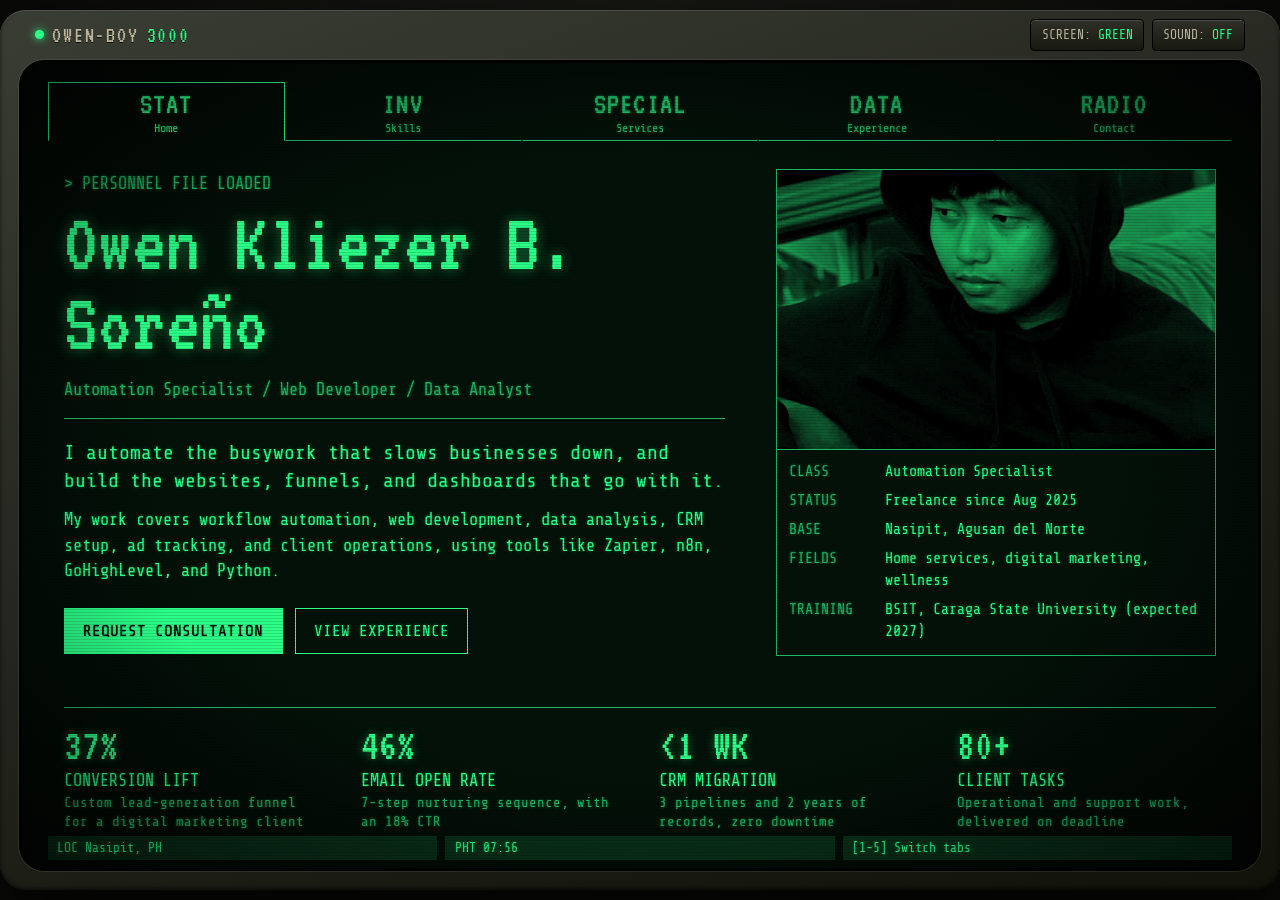
==== commit 6696c673: "Restore scrolling Pip-Boy layout and remove bento grid Bring back the tabbed scrolling design while " ====
--- a/Owen_Portfolio/index.html
+++ b/Owen_Portfolio/index.html
@@ -21,9 +21,6 @@
     />
     <link rel="stylesheet" href="style.css" />
     <script>
-      // Tabs only take over the layout when JS can run them
-      document.documentElement.classList.add("js");
-
       // Apply the saved screen color before first paint
       try {
         if (localStorage.getItem("phosphor") === "amber") {
@@ -64,10 +61,9 @@
 
         <main class="panels" id="panels" tabindex="-1">
           <!-- STAT -->
-          <section class="panel" id="home" tabindex="-1">
-            <div class="bento stat-grid">
-              <div class="tile hero">
-                <p class="eyebrow">&gt; PERSONNEL FILE LOADED</p>
+          <section class="panel stat" id="home" tabindex="-1">
+            <div class="stat-text">
+              <p class="eyebrow">&gt; PERSONNEL FILE LOADED</p>
                 <h1>Owen Kliezer B. Soreño</h1>
                 <p class="role-line">Automation Specialist / Web Developer / Data Analyst</p>
                 <p class="lede">
@@ -85,16 +81,16 @@
                     href="mailto:owensoreno@gmail.com?subject=Consultation%20request&body=Hi%20Owen%2C%0A%0AMy%20business%3A%0AWhat%20I%20need%20help%20with%3A%0A"
                     >Request consultation</a
                   >
-                  <a class="btn btn-secondary" href="#experience">View experience</a>
-                </div>
-              </div>
-
-              <div class="tile id-photo">
+                  <a class="btn" href="#experience">View experience</a>
+                </div>
+            </div>
+
+            <aside class="id-card" aria-label="Profile summary">
+              <div class="id-photo">
                 <img src="image/profile.jpg" alt="Portrait of Owen Kliezer B. Soreño" />
               </div>
-
-              <dl class="tile id-data">
-                <div class="id-class">
+              <dl class="id-data">
+                <div>
                   <dt>CLASS</dt>
                   <dd>Automation Specialist</dd>
                 </div>
@@ -106,7 +102,7 @@
                   <dt>BASE</dt>
                   <dd>Nasipit, Agusan del Norte</dd>
                 </div>
-                <div class="id-fields">
+                <div>
                   <dt>FIELDS</dt>
                   <dd>Home services, digital marketing, wellness</dd>
                 </div>
@@ -115,24 +111,30 @@
                   <dd>BSIT, Caraga State University (expected 2027)</dd>
                 </div>
               </dl>
-
-              <div class="tile stat-tile">
-                <p class="stat-num">37%</p>
-                <p><b>Conversion lift</b> <span>Custom lead-generation funnel for a digital marketing client</span></p>
-              </div>
-              <div class="tile stat-tile">
-                <p class="stat-num">46%</p>
-                <p><b>Email open rate</b> <span>7-step nurturing sequence, with an 18% CTR</span></p>
-              </div>
-              <div class="tile stat-tile">
-                <p class="stat-num">&lt;1 WK</p>
-                <p><b>CRM migration</b> <span>3 pipelines and 2 years of records, zero downtime</span></p>
-              </div>
-              <div class="tile stat-tile">
-                <p class="stat-num">80+</p>
-                <p><b>Client tasks</b> <span>Operational and support work, delivered on deadline</span></p>
-              </div>
-            </div>
+            </aside>
+
+            <ul class="results" aria-label="Key results">
+              <li>
+                <p class="result-num">37%</p>
+                <p class="result-title">Conversion lift</p>
+                <p class="result-text">Custom lead-generation funnel for a digital marketing client</p>
+              </li>
+              <li>
+                <p class="result-num">46%</p>
+                <p class="result-title">Email open rate</p>
+                <p class="result-text">7-step nurturing sequence, with an 18% CTR</p>
+              </li>
+              <li>
+                <p class="result-num">&lt;1 WK</p>
+                <p class="result-title">CRM migration</p>
+                <p class="result-text">3 pipelines and 2 years of records, zero downtime</p>
+              </li>
+              <li>
+                <p class="result-num">80+</p>
+                <p class="result-title">Client tasks</p>
+                <p class="result-text">Operational and support work, delivered on deadline</p>
+              </li>
+            </ul>
           </section>
 
           <!-- INV -->
@@ -141,9 +143,9 @@
               <h2>Inventory</h2>
               <p>Technical skills, languages, and the tools I work with.</p>
             </header>
-            <div class="bento inv-grid">
-              <div class="tile inv-weapons">
-                <h3 class="tile-label">Weapons / Programming languages</h3>
+            <div class="inv">
+              <div>
+                <h3 class="group-title">Weapons <span>Programming languages</span></h3>
                 <ul class="inv-list">
                   <li class="inv-row">
                     <span class="inv-name">HTML5</span>
@@ -178,24 +180,14 @@
                 </ul>
               </div>
 
-              <div class="tile inv-expert">
-                <h3 class="tile-label">Gear / Expert</h3>
+              <div>
+                <h3 class="group-title">Gear <span>Tools &amp; platforms</span></h3>
+                <h4 class="rank">Expert</h4>
                 <ul class="gear-list">
                   <li>GoHighLevel</li>
                   <li>A2P 10DLC</li>
                 </ul>
-              </div>
-              <div class="tile inv-intermediate">
-                <h3 class="tile-label">Gear / Intermediate</h3>
-                <ul class="gear-list">
-                  <li>n8n</li>
-                  <li>Vapi AI</li>
-                  <li>Power BI</li>
-                  <li>Tableau</li>
-                </ul>
-              </div>
-              <div class="tile inv-advanced">
-                <h3 class="tile-label">Gear / Advanced</h3>
+                <h4 class="rank">Advanced</h4>
                 <ul class="gear-list">
                   <li>Zapier</li>
                   <li>Closebot</li>
@@ -204,9 +196,14 @@
                   <li>Excel/Google Sheets</li>
                   <li>Pandas</li>
                 </ul>
-              </div>
-              <div class="tile inv-other">
-                <h3 class="tile-label">Gear / Web &amp; productivity</h3>
+                <h4 class="rank">Intermediate</h4>
+                <ul class="gear-list">
+                  <li>n8n</li>
+                  <li>Vapi AI</li>
+                  <li>Power BI</li>
+                  <li>Tableau</li>
+                </ul>
+                <h4 class="rank">Web &amp; productivity</h4>
                 <ul class="gear-list">
                   <li>Duda</li>
                   <li>Shopify</li>
@@ -227,34 +224,30 @@
               <h2>S.P.E.C.I.A.L.</h2>
               <p>Seven core services spell it out. The rest are perks.</p>
             </header>
-            <div class="bento readout special-grid" data-readout>
-              <div class="readout-list" role="tablist" aria-orientation="vertical" aria-label="Services">
-                <div class="tile special-attrs" role="presentation">
-                  <button type="button" role="tab" id="tab-s" aria-controls="svc-s"><span class="letter">S</span><span class="name">SMS Compliance</span></button>
-                  <button type="button" role="tab" id="tab-p" aria-controls="svc-p"><span class="letter">P</span><span class="name">Process Automation</span></button>
-                  <button type="button" role="tab" id="tab-e" aria-controls="svc-e"><span class="letter">E</span><span class="name">Email Marketing Automation</span></button>
-                  <button type="button" role="tab" id="tab-c" aria-controls="svc-c"><span class="letter">C</span><span class="name">CRM Customization</span></button>
-                  <button type="button" role="tab" id="tab-i" aria-controls="svc-i"><span class="letter">I</span><span class="name">Integrated Websites</span></button>
-                  <button type="button" role="tab" id="tab-a" aria-controls="svc-a"><span class="letter">A</span><span class="name">Ad Campaign Management</span></button>
-                  <button type="button" role="tab" id="tab-l" aria-controls="svc-l"><span class="letter">L</span><span class="name">Lead Generation</span></button>
-                </div>
-                <div class="tile special-perks" role="presentation">
-                  <p class="tile-label" role="presentation">Perks</p>
-                  <button type="button" role="tab" id="tab-f" aria-controls="svc-f"><span class="name">Funnel Design</span></button>
-                  <button type="button" role="tab" id="tab-b" aria-controls="svc-b"><span class="name">Chatbots</span></button>
-                  <button type="button" role="tab" id="tab-v" aria-controls="svc-v"><span class="name">AI Voice Agents</span></button>
-                  <button type="button" role="tab" id="tab-w" aria-controls="svc-w"><span class="name">Webhooks &amp; APIs</span></button>
-                  <button type="button" role="tab" id="tab-t" aria-controls="svc-t"><span class="name">Ad Tracking</span></button>
-                  <button type="button" role="tab" id="tab-m" aria-controls="svc-m"><span class="name">Data Migration</span></button>
-                  <button type="button" role="tab" id="tab-o" aria-controls="svc-o"><span class="name">Admin Operations</span></button>
-                  <button type="button" role="tab" id="tab-u" aria-controls="svc-u"><span class="name">Customer Support</span></button>
-                  <button type="button" role="tab" id="tab-k" aria-controls="svc-k"><span class="name">Web &amp; E-Commerce</span></button>
-                  <button type="button" role="tab" id="tab-n" aria-controls="svc-n"><span class="name">Content Publishing</span></button>
-                  <button type="button" role="tab" id="tab-r" aria-controls="svc-r"><span class="name">Productivity Tools</span></button>
-                </div>
-              </div>
-
-              <div class="tile readout-detail">
+            <div class="readout" data-readout>
+              <div class="readout-list special-list" role="tablist" aria-orientation="vertical" aria-label="Services">
+                <button type="button" role="tab" id="tab-s" aria-controls="svc-s"><span class="letter">S</span><span class="name">SMS Compliance</span></button>
+                <button type="button" role="tab" id="tab-p" aria-controls="svc-p"><span class="letter">P</span><span class="name">Process Automation</span></button>
+                <button type="button" role="tab" id="tab-e" aria-controls="svc-e"><span class="letter">E</span><span class="name">Email Marketing Automation</span></button>
+                <button type="button" role="tab" id="tab-c" aria-controls="svc-c"><span class="letter">C</span><span class="name">CRM Customization</span></button>
+                <button type="button" role="tab" id="tab-i" aria-controls="svc-i"><span class="letter">I</span><span class="name">Integrated Websites</span></button>
+                <button type="button" role="tab" id="tab-a" aria-controls="svc-a"><span class="letter">A</span><span class="name">Ad Campaign Management</span></button>
+                <button type="button" role="tab" id="tab-l" aria-controls="svc-l"><span class="letter">L</span><span class="name">Lead Generation</span></button>
+                <p class="list-label" role="presentation">Perks</p>
+                <button type="button" role="tab" class="perk" id="tab-f" aria-controls="svc-f"><span class="letter" aria-hidden="true">+</span><span class="name">Funnel Design</span></button>
+                <button type="button" role="tab" class="perk" id="tab-b" aria-controls="svc-b"><span class="letter" aria-hidden="true">+</span><span class="name">Chatbots</span></button>
+                <button type="button" role="tab" class="perk" id="tab-v" aria-controls="svc-v"><span class="letter" aria-hidden="true">+</span><span class="name">AI Voice Agents</span></button>
+                <button type="button" role="tab" class="perk" id="tab-w" aria-controls="svc-w"><span class="letter" aria-hidden="true">+</span><span class="name">Webhooks &amp; APIs</span></button>
+                <button type="button" role="tab" class="perk" id="tab-t" aria-controls="svc-t"><span class="letter" aria-hidden="true">+</span><span class="name">Ad Tracking</span></button>
+                <button type="button" role="tab" class="perk" id="tab-m" aria-controls="svc-m"><span class="letter" aria-hidden="true">+</span><span class="name">Data Migration</span></button>
+                <button type="button" role="tab" class="perk" id="tab-o" aria-controls="svc-o"><span class="letter" aria-hidden="true">+</span><span class="name">Admin Operations</span></button>
+                <button type="button" role="tab" class="perk" id="tab-u" aria-controls="svc-u"><span class="letter" aria-hidden="true">+</span><span class="name">Customer Support</span></button>
+                <button type="button" role="tab" class="perk" id="tab-k" aria-controls="svc-k"><span class="letter" aria-hidden="true">+</span><span class="name">Web &amp; E-Commerce</span></button>
+                <button type="button" role="tab" class="perk" id="tab-n" aria-controls="svc-n"><span class="letter" aria-hidden="true">+</span><span class="name">Content Publishing</span></button>
+                <button type="button" role="tab" class="perk" id="tab-r" aria-controls="svc-r"><span class="letter" aria-hidden="true">+</span><span class="name">Productivity Tools</span></button>
+              </div>
+
+              <div class="readout-detail">
                 <article class="service" role="tabpanel" id="svc-s" aria-labelledby="tab-s">
                   <span class="glyph" aria-hidden="true">S</span>
                   <h3>SMS Compliance</h3>
@@ -370,22 +363,23 @@
               <h2>Quest Log</h2>
               <p>Professional journey and education.</p>
             </header>
-            <div class="bento readout quest-grid" data-readout>
-              <div class="tile readout-list quest-list" role="tablist" aria-orientation="vertical" aria-label="Experience and education">
-                <p class="tile-label" role="presentation">Experience</p>
-                <button type="button" role="tab" id="tab-q1" aria-controls="quest-1"><span class="quest-mark is-active" aria-hidden="true"></span><span class="name">Freelance Automation Specialist</span><span class="name-short">Freelance</span></button>
-                <button type="button" role="tab" id="tab-q2" aria-controls="quest-2"><span class="quest-mark" aria-hidden="true"></span><span class="name">Marketing Automation Specialist</span><span class="name-short">Agency</span></button>
-                <button type="button" role="tab" id="tab-q3" aria-controls="quest-3"><span class="quest-mark" aria-hidden="true"></span><span class="name">Client Operations &amp; Support</span><span class="name-short">Client Ops</span></button>
-                <button type="button" role="tab" id="tab-q4" aria-controls="quest-4"><span class="quest-mark is-active" aria-hidden="true"></span><span class="name">Data Analyst</span><span class="name-short">Data</span></button>
-                <p class="tile-label" role="presentation">Training</p>
-                <button type="button" role="tab" id="tab-q5" aria-controls="quest-5"><span class="quest-mark is-active" aria-hidden="true"></span><span class="name">BS Information Technology</span><span class="name-short">BSIT</span></button>
-                <button type="button" role="tab" id="tab-q6" aria-controls="quest-6"><span class="quest-mark" aria-hidden="true"></span><span class="name">Senior High School, ICT Strand</span><span class="name-short">Senior High</span></button>
-              </div>
-
-              <div class="tile readout-detail">
+            <div class="readout" data-readout>
+              <div class="readout-list quest-list" role="tablist" aria-orientation="vertical" aria-label="Experience and education">
+                <p class="list-label" role="presentation">Experience</p>
+                <button type="button" role="tab" id="tab-q1" aria-controls="quest-1"><span class="quest-mark is-active" aria-hidden="true"></span><span class="name">Freelance Automation Specialist</span></button>
+                <button type="button" role="tab" id="tab-q2" aria-controls="quest-2"><span class="quest-mark" aria-hidden="true"></span><span class="name">Marketing Automation Specialist</span></button>
+                <button type="button" role="tab" id="tab-q3" aria-controls="quest-3"><span class="quest-mark" aria-hidden="true"></span><span class="name">Client Operations &amp; Support</span></button>
+                <button type="button" role="tab" id="tab-q4" aria-controls="quest-4"><span class="quest-mark is-active" aria-hidden="true"></span><span class="name">Data Analyst</span></button>
+                <p class="list-label" role="presentation">Training</p>
+                <button type="button" role="tab" id="tab-q5" aria-controls="quest-5"><span class="quest-mark is-active" aria-hidden="true"></span><span class="name">BS Information Technology</span></button>
+                <button type="button" role="tab" id="tab-q6" aria-controls="quest-6"><span class="quest-mark" aria-hidden="true"></span><span class="name">Senior High School, ICT Strand</span></button>
+              </div>
+
+              <div class="readout-detail">
                 <article class="quest" role="tabpanel" id="quest-1" aria-labelledby="tab-q1">
+                  <p class="quest-state">ACTIVE</p>
                   <h3>Freelance Automation Specialist</h3>
-                  <p class="quest-meta"><span class="quest-state">ACTIVE</span> Self-Employed | August 2025 – Present | Remote</p>
+                  <p class="quest-meta">Self-Employed | August 2025 – Present | Remote</p>
                   <ul>
                     <li>Provide independent end-to-end GoHighLevel setups, custom CRM architecture, and advanced workflow automations for startups, agencies, and small businesses</li>
                     <li>Design and build high-converting sales funnels, responsive landing pages, and dynamic appointment booking systems</li>
@@ -395,8 +389,9 @@
                   </ul>
                 </article>
                 <article class="quest" role="tabpanel" id="quest-2" aria-labelledby="tab-q2">
+                  <p class="quest-state">COMPLETED</p>
                   <h3>Marketing Automation Specialist</h3>
-                  <p class="quest-meta"><span class="quest-state">COMPLETED</span> Marketing Automation Agency | July 2024 – July 2025 | On-site</p>
+                  <p class="quest-meta">Marketing Automation Agency | July 2024 – July 2025 | On-site</p>
                   <ul>
                     <li>Managed CRM systems, marketing automations, and digital operations for multiple client accounts across home services, digital marketing, and wellness industries</li>
                     <li>Migrated CRM databases, multi-stage pipelines, and custom fields with zero data loss and minimal transition downtime</li>
@@ -418,8 +413,9 @@
                   </ul>
                 </article>
                 <article class="quest" role="tabpanel" id="quest-4" aria-labelledby="tab-q4">
+                  <p class="quest-state">ACTIVE</p>
                   <h3>Data Analyst</h3>
-                  <p class="quest-meta"><span class="quest-state">ACTIVE</span> Various Projects | 2023 – Present | Remote/On-site</p>
+                  <p class="quest-meta">Various Projects | 2023 – Present | Remote/On-site</p>
                   <ul>
                     <li>Analyzed complex datasets to identify trends, patterns, and actionable insights for business decision-making</li>
                     <li>Created comprehensive data visualizations and dashboards using tools like Excel, Python, and SQL</li>
@@ -430,16 +426,18 @@
                   </ul>
                 </article>
                 <article class="quest" role="tabpanel" id="quest-5" aria-labelledby="tab-q5">
+                  <p class="quest-state">ACTIVE</p>
                   <h3>Bachelor of Science in Information Technology (BSIT)</h3>
-                  <p class="quest-meta"><span class="quest-state">ACTIVE</span> Expected Graduation: 2027</p>
+                  <p class="quest-meta">Expected Graduation: 2027</p>
                   <ul>
                     <li>College of Computing and Information Sciences (CCIS)</li>
                     <li>Caraga State University – Ampayon, Butuan City</li>
                   </ul>
                 </article>
                 <article class="quest" role="tabpanel" id="quest-6" aria-labelledby="tab-q6">
+                  <p class="quest-state">COMPLETED</p>
                   <h3>Senior High School – ICT Strand</h3>
-                  <p class="quest-meta"><span class="quest-state">COMPLETED</span> Graduated: 2020</p>
+                  <p class="quest-meta">Graduated: 2020</p>
                   <ul>
                     <li>Saint Michael College of Caraga</li>
                   </ul>
@@ -454,8 +452,8 @@
               <h2>Radio</h2>
               <p>Pick a frequency. Email is the best way to request a consultation.</p>
             </header>
-            <div class="bento radio-grid">
-              <ul class="tile stations">
+            <div class="radio">
+              <ul class="stations">
                 <li>
                   <a class="station" href="mailto:owensoreno@gmail.com?subject=Consultation%20request" data-wave="1">
                     <span class="station-type">Email</span>
@@ -488,11 +486,8 @@
                 </li>
               </ul>
 
-              <div class="tile signal">
+              <div class="signal">
                 <canvas id="waveform" aria-hidden="true"></canvas>
-              </div>
-
-              <div class="tile radio-cta">
                 <p class="signal-text">Now broadcasting from Nasipit, Agusan del Norte</p>
                 <div class="actions">
                   <a
@@ -504,12 +499,12 @@
                 </div>
                 <p class="copy-status" id="copyStatus" role="status"></p>
               </div>
-
-              <footer class="tile legal">
+            </div>
+
+            <footer class="legal">
                 <p>&copy; <span id="year">2026</span> Owen Kliezer B. Soreño. All rights reserved.</p>
                 <p>Fallout-inspired fan styling. Not affiliated with Bethesda Softworks.</p>
               </footer>
-            </div>
           </section>
         </main>
 
--- a/Owen_Portfolio/style.css
+++ b/Owen_Portfolio/style.css
@@ -92,7 +92,8 @@
     height: 100dvh;
     max-height: 880px;
     padding: 0 clamp(6px, 1.5vw, 22px) clamp(6px, 1.5vw, 22px);
-    background: linear-gradient(160deg, var(--metal-light) 0%, var(--metal) 45%, var(--metal-dark) 100%);
+    background:
+        linear-gradient(160deg, var(--metal-light) 0%, var(--metal) 45%, var(--metal-dark) 100%);
     border-radius: clamp(0px, 2vw, 26px);
     box-shadow:
         inset 0 1px 0 rgba(255, 255, 255, 0.14),
@@ -106,7 +107,7 @@
     justify-content: space-between;
     align-items: center;
     gap: 0.25rem 1rem;
-    padding: 0.45rem 1rem;
+    padding: 0.55rem 1rem;
     color: var(--plate-text);
 }
 
@@ -139,8 +140,8 @@
 }
 
 .switch {
-    min-height: 30px;
-    padding: 0.1rem 0.65rem;
+    min-height: 32px;
+    padding: 0.15rem 0.65rem;
     font-size: 0.8125rem;
     color: var(--plate-text);
     background: linear-gradient(180deg, #2f3129 0%, #17180f 100%);
@@ -168,7 +169,7 @@
     min-height: 0;
     display: flex;
     flex-direction: column;
-    padding: clamp(0.4rem, 1vw, 0.9rem) clamp(0.5rem, 1.5vw, 1.25rem) 0.45rem;
+    padding: clamp(0.5rem, 1.5vw, 1.25rem) clamp(0.6rem, 2vw, 1.75rem) 0.5rem;
     overflow: hidden;
     background: radial-gradient(ellipse at center, var(--screen) 55%, var(--screen-edge) 100%);
     border: 3px solid #000;
@@ -249,8 +250,8 @@
     flex-direction: column;
     align-items: center;
     min-width: 0;
-    padding: 0.25rem 0.15rem 0.2rem;
-    line-height: 1.05;
+    padding: 0.35rem 0.15rem 0.3rem;
+    line-height: 1.1;
     text-decoration: none;
     color: var(--phosphor-dim);
     border: 1px solid transparent;
@@ -259,7 +260,7 @@
 
 .tab b {
     font-family: var(--font-display);
-    font-size: clamp(1.25rem, 3vw, 1.7rem);
+    font-size: clamp(1.25rem, 3.4vw, 1.9rem);
     font-weight: 400;
     letter-spacing: 0.04em;
 }
@@ -282,31 +283,14 @@
     outline-offset: -3px;
 }
 
-/* Panels fill the screen; type scales so each tab fits without scrolling */
+/* Panels */
 .panels {
     flex: 1;
     min-height: 0;
     overflow-y: auto;
-    padding: 0.5rem 0;
-    container-type: size;
+    padding: clamp(0.9rem, 2.4vw, 1.75rem) clamp(0.25rem, 1.5vw, 1rem);
     scrollbar-color: var(--phosphor-dim) transparent;
     scrollbar-width: thin;
-}
-
-.js .panels {
-    overflow: hidden;
-}
-
-.panel {
-    display: flex;
-    flex-direction: column;
-    gap: 0.5rem;
-    font-size: clamp(0.8125rem, min(2.75cqh, 4cqw), 1.0625rem);
-    line-height: 1.38;
-}
-
-.js .panel {
-    height: 100%;
 }
 
 .panel:focus,
@@ -328,16 +312,14 @@
 }
 
 .panel-head {
-    flex-shrink: 0;
-    display: flex;
-    flex-wrap: wrap;
-    align-items: baseline;
-    gap: 0 1rem;
+    margin-bottom: 1.25rem;
+    padding-bottom: 0.6rem;
+    border-bottom: 1px solid var(--phosphor-dim);
 }
 
 .panel-head h2 {
     font-family: var(--font-display);
-    font-size: 2em;
+    font-size: clamp(2rem, 5vw, 2.75rem);
     font-weight: 400;
     line-height: 1;
     letter-spacing: 0.03em;
@@ -346,138 +328,62 @@
 }
 
 .panel-head p {
-    color: var(--phosphor-dim);
-}
-
-/* Bento tiles */
-.bento {
-    flex: 1;
-    min-height: 0;
+    margin-top: 0.35rem;
+    color: var(--phosphor-dim);
+}
+
+/* STAT */
+.stat {
     display: grid;
-    gap: 0.5rem;
-}
-
-.tile {
-    min-width: 0;
-    min-height: 0;
-    padding: 0.6em 0.8em;
-    overflow: auto;
-    border: 1px solid var(--phosphor-dim);
-    scrollbar-color: var(--phosphor-dim) transparent;
-    scrollbar-width: thin;
-}
-
-.tile-label {
-    margin-bottom: 0.3em;
-    font-size: 0.85em;
-    font-weight: 400;
-    text-transform: uppercase;
-    color: var(--phosphor-dim);
-}
-
-/* STAT */
-.stat-grid {
-    grid-template-columns: repeat(12, minmax(0, 1fr));
-    grid-template-rows: minmax(0, 1.15fr) minmax(0, 1fr) auto;
-}
-
-.hero {
-    grid-column: 1 / 8;
-    grid-row: 1 / 3;
-    display: flex;
-    flex-direction: column;
-    justify-content: center;
-    padding: 0.8em 1.2em;
-}
-
-.id-photo {
-    grid-column: 8 / 13;
-    grid-row: 1;
-    position: relative;
-    isolation: isolate;
-    padding: 0;
-    overflow: hidden;
-    background: var(--screen);
-}
-
-.id-data {
-    grid-column: 8 / 13;
-    grid-row: 2;
-    display: flex;
-    flex-direction: column;
-    justify-content: center;
-    font-size: 0.92em;
-}
-
-.stat-tile {
-    grid-column: span 3;
-    display: flex;
-    flex-direction: column;
-    gap: 0.1em;
-    font-size: 0.88em;
-    line-height: 1.25;
-}
-
-.stat-num {
+    grid-template-columns: minmax(0, 3fr) minmax(280px, 2fr);
+    gap: clamp(1.5rem, 4vw, 3.5rem);
+    align-items: center;
+    min-height: 100%;
+}
+
+.eyebrow {
+    margin-bottom: 0.5rem;
+    color: var(--phosphor-dim);
+}
+
+.stat h1 {
     font-family: var(--font-display);
-    font-size: 2.9em;
-    line-height: 0.9;
-    text-shadow: 0 0 10px var(--phosphor-glow);
-}
-
-.stat-tile b {
-    display: block;
-    font-weight: 400;
-    text-transform: uppercase;
-}
-
-.stat-tile span {
-    color: var(--phosphor-dim);
-}
-
-.eyebrow {
-    margin-bottom: 0.3em;
-    color: var(--phosphor-dim);
-}
-
-.hero h1 {
-    font-family: var(--font-display);
-    font-size: clamp(2.2rem, min(11cqh, 6.4cqw), 4.75rem);
+    font-size: clamp(2.75rem, 7.2vw, 5.25rem);
     font-weight: 400;
     line-height: 0.95;
     text-shadow: 0 0 14px var(--phosphor-glow);
 }
 
 .role-line {
-    margin: 0.45em 0 0.7em;
-    padding-bottom: 0.6em;
+    margin: 0.75rem 0 1.25rem;
+    padding-bottom: 1rem;
     color: var(--phosphor-dim);
     border-bottom: 1px solid var(--phosphor-dim);
 }
 
-.lede {
-    font-size: 1.15em;
-    line-height: 1.32;
-}
-
-.lede-more {
-    margin-top: 0.55em;
+.stat-text p + p {
+    margin-top: 0.75rem;
+}
+
+.stat-text .lede {
+    font-size: 1.25rem;
+    line-height: 1.4;
 }
 
 .actions {
     display: flex;
     flex-wrap: wrap;
-    gap: 0.6em;
-    margin-top: 0.9em;
+    gap: 0.75rem;
+    margin-top: 1.5rem;
 }
 
 .btn {
     display: inline-flex;
     align-items: center;
     justify-content: center;
-    min-height: 40px;
-    padding: 0.3em 1em;
-    font-size: 0.95em;
+    min-height: 46px;
+    padding: 0.5rem 1.15rem;
+    font-size: 1rem;
     text-decoration: none;
     text-transform: uppercase;
     color: var(--phosphor);
@@ -495,9 +401,20 @@
     box-shadow: 0 0 16px var(--phosphor-glow);
 }
 
+.id-card {
+    border: 1px solid var(--phosphor-dim);
+}
+
+.id-photo {
+    position: relative;
+    isolation: isolate;
+    height: clamp(180px, 34vh, 280px);
+    overflow: hidden;
+    background: var(--screen);
+    border-bottom: 1px solid var(--phosphor-dim);
+}
+
 .id-photo img {
-    position: absolute;
-    inset: 0;
     display: block;
     width: 100%;
     height: 100%;
@@ -517,11 +434,16 @@
     mix-blend-mode: multiply;
 }
 
+.id-data {
+    padding: 0.5rem 0.75rem;
+    font-size: 0.9375rem;
+}
+
 .id-data div {
     display: grid;
-    grid-template-columns: 5.5em 1fr;
-    gap: 0.4em;
-    padding: 0.08em 0;
+    grid-template-columns: 5.5rem 1fr;
+    gap: 0.5rem;
+    padding: 0.2rem 0;
 }
 
 .id-data dt {
@@ -529,53 +451,36 @@
 }
 
 /* INV */
-.inv-grid {
-    grid-template-columns: repeat(12, minmax(0, 1fr));
-    grid-template-rows: repeat(3, minmax(0, 1fr));
-}
-
-.inv-weapons {
-    grid-column: 1 / 6;
-    grid-row: 1 / 4;
-    display: flex;
-    flex-direction: column;
-}
-
-.inv-expert,
-.inv-intermediate,
-.inv-advanced,
-.inv-other {
-    display: flex;
-    flex-direction: column;
-    justify-content: center;
-}
-
-.inv-expert {
-    grid-column: 6 / 9;
-}
-
-.inv-intermediate {
-    grid-column: 9 / 13;
-}
-
-.inv-advanced,
-.inv-other {
-    grid-column: 6 / 13;
-}
-
-.inv-list {
-    flex: 1;
-    display: flex;
-    flex-direction: column;
-    justify-content: space-around;
+.inv {
+    display: grid;
+    grid-template-columns: repeat(2, minmax(0, 1fr));
+    gap: clamp(1.5rem, 4vw, 3.5rem);
+}
+
+.group-title {
+    margin-bottom: 0.75rem;
+    font-family: var(--font-display);
+    font-size: 1.75rem;
+    font-weight: 400;
+    line-height: 1.1;
+    text-transform: uppercase;
+}
+
+.group-title span {
+    display: block;
+    font-family: var(--font-body);
+    font-size: 0.875rem;
+    text-transform: none;
+    color: var(--phosphor-dim);
 }
 
 .inv-row {
     display: grid;
-    grid-template-columns: 6.2em 1fr 1.8em;
-    gap: 0.6em;
+    grid-template-columns: 6.5rem 1fr 2rem;
+    gap: 0.75rem;
     align-items: center;
-    padding: 0.2em 0.3em;
+    padding: 0.55rem 0.5rem;
+    border-bottom: 1px solid var(--phosphor-faint);
 }
 
 .inv-row:hover {
@@ -584,7 +489,7 @@
 
 .bar {
     display: block;
-    height: 0.85em;
+    height: 14px;
     padding: 2px;
     border: 1px solid var(--phosphor-dim);
 }
@@ -611,28 +516,71 @@
     text-align: right;
 }
 
+.rank {
+    margin: 0.9rem 0 0.4rem;
+    font-size: 0.875rem;
+    font-weight: 400;
+    text-transform: uppercase;
+    color: var(--phosphor-dim);
+}
+
+.rank:first-of-type {
+    margin-top: 0;
+}
+
 .gear-list {
     display: flex;
     flex-wrap: wrap;
-    gap: 0.3em;
+    gap: 0.4rem;
 }
 
 .gear-list li {
-    padding: 0 0.5em;
-    font-size: 0.92em;
+    padding: 0.15rem 0.6rem;
+    font-size: 0.9375rem;
     border: 1px solid var(--phosphor-dim);
 }
 
+/* Results row */
+.results {
+    grid-column: 1 / -1;
+    display: grid;
+    grid-template-columns: repeat(4, minmax(0, 1fr));
+    gap: 1rem clamp(1rem, 3vw, 2.5rem);
+    padding-top: 1rem;
+    border-top: 1px solid var(--phosphor-dim);
+}
+
+.result-num {
+    font-family: var(--font-display);
+    font-size: 2.75rem;
+    line-height: 1;
+    text-shadow: 0 0 10px var(--phosphor-glow);
+}
+
+.result-title {
+    text-transform: uppercase;
+}
+
+.result-text {
+    font-size: 0.875rem;
+    line-height: 1.35;
+    color: var(--phosphor-dim);
+}
+
 /* Master/detail lists (SPECIAL and DATA) */
+.readout {
+    display: grid;
+    grid-template-columns: minmax(250px, 2fr) minmax(0, 3fr);
+    gap: clamp(1rem, 3vw, 2.5rem);
+}
+
 .readout-list button {
     display: flex;
-    flex: 1 1 0;
     align-items: center;
-    gap: 0.6em;
+    gap: 0.75rem;
     width: 100%;
-    min-height: 1.7em;
-    padding: 0 0.5em;
-    line-height: 1.15;
+    min-height: 40px;
+    padding: 0.2rem 0.6rem;
     text-align: left;
 }
 
@@ -646,106 +594,74 @@
     text-shadow: 0 0 1px var(--screen);
 }
 
-.readout-detail {
-    padding: 0.8em 1.2em;
-}
-
-.name-short {
-    display: none;
+.list-label {
+    margin: 0.75rem 0 0.25rem;
+    padding: 0 0.6rem;
+    font-size: 0.875rem;
+    text-transform: uppercase;
+    color: var(--phosphor-dim);
+}
+
+.list-label:first-child {
+    margin-top: 0;
 }
 
 .letter {
-    flex: 0 0 1em;
+    flex: 0 0 1.25rem;
     font-family: var(--font-display);
-    font-size: 1.6em;
+    font-size: 1.75rem;
     line-height: 1;
     text-align: center;
 }
 
-.special-grid {
-    grid-template-columns: minmax(0, 2.1fr) minmax(0, 1.5fr);
-}
-
-.special-grid .readout-list {
-    display: grid;
-    grid-template-columns: minmax(0, 1.2fr) minmax(0, 1fr);
-    gap: 0.5rem;
-    min-height: 0;
-}
-
-.special-attrs,
-.special-perks,
-.quest-list {
-    display: flex;
-    flex-direction: column;
-}
-
-.special-attrs,
-.special-perks {
-    padding: 0.4em;
-}
-
-.special-perks .tile-label {
-    margin: 0;
-    padding: 0.1em 0.5em;
+.service,
+.quest {
+    padding-left: clamp(0rem, 2vw, 1.5rem);
+    border-left: 1px solid var(--phosphor-dim);
 }
 
 .service h3,
 .quest h3 {
     font-family: var(--font-display);
-    font-size: 1.95em;
+    font-size: clamp(1.75rem, 3.6vw, 2.25rem);
     font-weight: 400;
-    line-height: 1.05;
+    line-height: 1.1;
 }
 
 .service p {
-    margin-top: 0.5em;
+    margin-top: 0.6rem;
 }
 
 .glyph {
     display: block;
-    margin-bottom: 0.1em;
     font-family: var(--font-display);
-    font-size: min(5.5em, 19cqh);
+    font-size: clamp(5rem, 16vw, 9rem);
     line-height: 0.85;
     text-shadow: 0 0 22px var(--phosphor-glow);
 }
 
-.service .record {
-    margin-top: 0.9em;
-    padding-top: 0.55em;
+.record {
+    margin-top: 1.25rem !important;
+    padding-top: 0.75rem;
     border-top: 1px dashed var(--phosphor-dim);
+    color: var(--phosphor);
 }
 
 .record b {
     display: block;
-    font-size: 0.8em;
+    font-size: 0.8125rem;
     font-weight: 400;
     color: var(--phosphor-dim);
 }
 
+/* Long lists keep the selected item's details in view */
+.readout-detail {
+    position: sticky;
+    top: 0;
+    align-self: start;
+}
+
 /* Quest log */
-.quest-grid {
-    grid-template-columns: minmax(0, 1fr) minmax(0, 2.3fr);
-}
-
-.quest-list {
-    padding: 0.5em;
-}
-
-.quest-list .tile-label {
-    margin: 0.4em 0 0.1em;
-    padding: 0 0.5em;
-}
-
-.quest-list .tile-label:first-child {
-    margin-top: 0;
-}
-
-.quest-list button {
-    flex: 0 1 2.3em;
-}
-
 .quest-mark {
     flex: 0 0 10px;
     width: 10px;
@@ -759,62 +675,48 @@
 
 .quest-state {
     display: inline-block;
-    margin-right: 0.4em;
-    padding: 0 0.4em;
-    font-size: 0.85em;
-    color: var(--phosphor);
+    margin-bottom: 0.4rem;
+    padding: 0 0.45rem;
+    font-size: 0.8125rem;
     border: 1px solid var(--phosphor-dim);
 }
 
 .quest-meta {
-    margin: 0.2em 0 0.65em;
+    margin: 0.25rem 0 1rem;
     color: var(--phosphor-dim);
 }
 
 .quest ul li {
     position: relative;
-    margin-bottom: 0.4em;
-    padding-left: 1.15em;
+    margin-bottom: 0.5rem;
+    padding-left: 1.25rem;
 }
 
 .quest ul li::before {
     content: '';
     position: absolute;
     left: 0;
-    top: 0.45em;
+    top: 0.5em;
     width: 8px;
     height: 8px;
     border: 1px solid var(--phosphor-dim);
 }
 
 /* Radio */
-.radio-grid {
-    grid-template-columns: repeat(2, minmax(0, 1fr));
-    grid-template-rows: minmax(0, 1fr) auto auto;
-}
-
-.stations {
-    grid-row: 1 / 3;
-    display: flex;
-    flex-direction: column;
-    padding: 0.4em;
-}
-
-.stations li {
-    flex: 1;
-    display: flex;
-    min-height: 0;
+.radio {
+    display: grid;
+    grid-template-columns: minmax(0, 1fr) minmax(0, 1fr);
+    gap: clamp(1rem, 3vw, 2.5rem);
 }
 
 .station {
-    flex: 1;
-    display: flex;
-    align-items: center;
+    display: flex;
     flex-wrap: wrap;
     justify-content: space-between;
-    gap: 0 1em;
-    padding: 0.1em 0.5em;
+    gap: 0 1rem;
+    padding: 0.7rem 0.6rem;
     text-decoration: none;
+    border-bottom: 1px solid var(--phosphor-faint);
 }
 
 .station:hover,
@@ -832,43 +734,30 @@
     overflow-wrap: anywhere;
 }
 
-.signal {
-    position: relative;
-    padding: 0;
-    overflow: hidden;
-}
-
 #waveform {
-    position: absolute;
-    inset: 0;
     display: block;
     width: 100%;
-    height: 100%;
+    height: clamp(110px, 24vh, 190px);
+    border: 1px solid var(--phosphor-dim);
 }
 
 .signal-text {
-    color: var(--phosphor-dim);
-}
-
-.radio-cta .actions {
-    margin-top: 0.5em;
+    margin-top: 0.6rem;
+    color: var(--phosphor-dim);
 }
 
 .copy-status {
-    min-height: 1.38em;
-    margin-top: 0.3em;
-    font-size: 0.92em;
+    min-height: 1.5em;
+    margin-top: 0.5rem;
+    font-size: 0.9375rem;
 }
 
 .legal {
-    grid-column: 1 / -1;
-    display: flex;
-    flex-wrap: wrap;
-    justify-content: space-between;
-    gap: 0 1.5em;
-    padding: 0.3em 0.8em;
-    font-size: 0.8em;
-    color: var(--phosphor-dim);
+    margin-top: 1.25rem;
+    padding-top: 0.6rem;
+    font-size: 0.8125rem;
+    color: var(--phosphor-dim);
+    border-top: 1px solid var(--phosphor-faint);
 }
 
 /* Status bar */
@@ -881,158 +770,57 @@
 
 .status-bar span {
     flex: 1;
-    padding: 0.05rem 0.6rem;
+    padding: 0.15rem 0.6rem;
     white-space: nowrap;
     background: var(--phosphor-faint);
 }
 
-/* Short screens: drop the extras before anything has to scroll */
-@container (max-height: 540px) {
-    .eyebrow,
-    .lede-more,
-    .glyph,
-    .panel-head p {
-        display: none;
-    }
-
-    .panel-head h2 {
-        font-size: 1.6em;
-    }
-}
-
-/* Portrait screens: tiles restack into a single tall bento */
-@container (max-width: 700px) {
-    .panel-head {
-        position: absolute;
-        width: 1px;
-        height: 1px;
-        overflow: hidden;
-        clip-path: inset(50%);
-    }
-
-    .panel {
-        gap: 0;
-    }
-
-    .bento {
-        gap: 0.35rem;
-    }
-
-    .tile {
-        padding: 0.45em 0.6em;
-    }
-
-    .stat-grid {
-        grid-template-rows: auto minmax(0, 1fr) auto auto;
-    }
-
-    .hero {
-        grid-column: 1 / -1;
-        grid-row: auto;
-        padding: 0.5em 0.7em;
-    }
-
-    .hero h1 {
-        font-size: clamp(2rem, 11cqw, 3.5rem);
-    }
-
-    .eyebrow,
-    .lede-more,
-    .btn-secondary {
-        display: none;
-    }
-
-    .hero .btn-primary {
-        flex: 1;
-    }
-
-    .id-photo {
-        grid-column: 1 / 5;
-        grid-row: auto;
-    }
-
-    .id-data {
-        grid-column: 5 / -1;
-        grid-row: auto;
-    }
-
-    .id-data div {
-        grid-template-columns: 1fr;
-        gap: 0;
-        padding: 0.1em 0;
-    }
-
-    .id-data dt {
-        font-size: 0.82em;
-        line-height: 1.1;
-    }
-
-    .id-data dd {
-        line-height: 1.2;
-    }
-
-    .stat-tile {
-        grid-column: span 6;
-        font-size: 0.8em;
-    }
-
-    .stat-num {
-        font-size: 2.4em;
-    }
-
-    .inv-grid {
-        grid-template-rows: auto auto auto minmax(0, 1fr);
-    }
-
-    .inv-weapons {
-        grid-column: 1 / -1;
-        grid-row: auto;
-    }
-
-    .inv-expert {
-        grid-column: 1 / 6;
-    }
-
-    .inv-intermediate {
-        grid-column: 6 / -1;
-    }
-
-    .inv-advanced,
-    .inv-other {
-        grid-column: 1 / -1;
-    }
-
-    .inv-row {
-        padding: 0.05em 0;
+/* Responsive Design */
+@media (max-width: 860px) {
+    .stat,
+    .inv,
+    .radio {
+        grid-template-columns: minmax(0, 1fr);
+    }
+
+    .stat {
+        align-items: start;
     }
 
     .readout {
         grid-template-columns: minmax(0, 1fr);
-        grid-template-rows: auto minmax(0, 1fr);
     }
 
     .readout-detail {
-        padding: 0.5em 0.7em;
-    }
-
-    /* S P E C I A L as one row of letters; the detail names the service */
-    .special-grid .readout-list {
-        grid-template-columns: minmax(0, 1fr);
-        gap: 0.35rem;
-    }
-
-    .special-attrs {
-        flex-direction: row;
-        padding: 0.2em;
-    }
-
-    .special-attrs button {
+        position: static;
+    }
+
+    .results {
+        grid-template-columns: repeat(2, minmax(0, 1fr));
+    }
+
+    .service,
+    .quest {
+        padding-left: 0;
+        padding-top: 1rem;
+        border-left: none;
+        border-top: 1px solid var(--phosphor-dim);
+    }
+
+    /* S P E C I A L as a single row of letters; the detail names the service */
+    .special-list {
+        display: grid;
+        grid-template-columns: repeat(7, minmax(0, 1fr));
+        gap: 2px;
+    }
+
+    .special-list button {
         justify-content: center;
-        min-height: 40px;
+        min-height: 46px;
         padding: 0;
     }
 
-    .special-attrs .name {
+    .special-list button:not(.perk) .name {
         position: absolute;
         width: 1px;
         height: 1px;
@@ -1041,162 +829,32 @@
         white-space: nowrap;
     }
 
-    .special-perks {
-        display: grid;
-        grid-template-columns: repeat(2, minmax(0, 1fr));
-        gap: 1px 0.3em;
-        padding: 0.2em;
-    }
-
-    .special-perks .tile-label {
+    .special-list .perk {
+        grid-column: span 7;
+        justify-content: flex-start;
+        padding: 0 0.6rem;
+    }
+
+    .special-list .list-label {
         grid-column: 1 / -1;
     }
 
-    .special-perks button {
-        min-height: 30px;
-        padding: 0 0.4em;
-    }
-
-    .quest-list {
-        display: grid;
-        grid-template-columns: repeat(3, minmax(0, 1fr));
-        gap: 1px 0.25em;
-        padding: 0.2em;
-    }
-
-    .quest-list .tile-label {
-        display: none;
-    }
-
-    .quest-list button {
-        min-height: 36px;
-        gap: 0.35em;
-        padding: 0 0.35em;
-    }
-
-    .quest-list .name {
-        display: none;
-    }
-
-    .quest-list .name-short {
-        display: inline;
-    }
-
-    .service .record {
-        margin-top: 0.6em;
-    }
-
     .glyph {
-        display: none;
-    }
-
-    .quest h3,
-    .service h3 {
-        font-size: 1.7em;
-    }
-
-    .quest ul li {
-        margin-bottom: 0.25em;
-    }
-
-    .quest-meta {
-        margin-bottom: 0.4em;
-    }
-
-    .radio-grid {
-        grid-template-columns: minmax(0, 1fr);
-        grid-template-rows: auto minmax(60px, 1fr) auto auto;
-    }
-
-    .stations {
-        grid-row: auto;
-    }
-
-    .stations li {
-        min-height: 38px;
-    }
-}
-
-/* Tiniest screens: keep only the essentials on the ID card */
-@container (max-width: 700px) and (max-height: 430px) {
-    .id-data .id-class,
-    .id-data .id-fields {
-        display: none;
-    }
-}
-
-/* Small phones: tighten type and trim the stat captions */
-@container (max-width: 700px) and (max-height: 540px) {
-    .panel {
-        font-size: 0.75rem;
-        line-height: 1.25;
-    }
-
-    .hero h1 {
-        font-size: 2rem;
-    }
-
-    .role-line {
-        margin: 0.2em 0 0.35em;
-        padding-bottom: 0.3em;
-    }
-
-    .actions {
-        margin-top: 0.5em;
-    }
-
-    .stat-tile span {
-        display: none;
-    }
-
-    .stat-num {
-        font-size: 2em;
-    }
-
-    .stat-tile {
-        grid-column: span 3;
-        padding: 0.3em 0.4em;
-    }
-
-    .stat-tile b {
-        font-size: 0.85em;
-    }
-
-    .stat-grid {
-        grid-template-rows: auto minmax(0, 1fr) auto;
-    }
-
-    .id-data dd {
-        line-height: 1.15;
-    }
-
-    .quest ul li {
-        margin-bottom: 0.15em;
-    }
-
-    .special-perks button {
-        min-height: 26px;
-    }
-
-    .stations li {
-        min-height: 30px;
-    }
-
-    .inv-other .gear-list li,
-    .inv-advanced .gear-list li {
-        font-size: 0.88em;
-    }
-}
-
-@media (max-width: 860px) {
+        font-size: 4.5rem;
+    }
+
     .key-hint {
         display: none;
     }
 }
 
 @media (max-width: 480px) {
+    body {
+        font-size: 1rem;
+    }
+
     .plate {
-        padding: 0.3rem 0.35rem;
+        padding: 0.4rem 0.35rem;
     }
 
     .plate-name {
@@ -1208,8 +866,23 @@
         font-size: 0.75rem;
     }
 
+    .actions .btn {
+        flex: 1 1 100%;
+    }
+
     .tab {
         flex: 1 1 auto;
+    }
+
+    /* Keep the main button above the fold */
+    .lede-more,
+    .eyebrow {
+        display: none;
+    }
+
+    .inv-row {
+        grid-template-columns: 5.75rem 1fr 1.75rem;
+        padding-inline: 0.25rem;
     }
 }
 
@@ -1253,25 +926,17 @@
 
     .device,
     .screen,
-    .panels,
-    .panel,
-    .bento,
-    .readout-detail,
-    .tile {
+    .panels {
         display: block;
-        height: auto !important;
+        height: auto;
         max-height: none;
-        overflow: visible !important;
+        overflow: visible;
         padding: 0;
         color: #000;
         background: none;
         border: none;
         box-shadow: none;
         text-shadow: none;
-    }
-
-    .panels {
-        container-type: normal;
     }
 
     .plate,
@@ -1282,8 +947,7 @@
     .readout-list,
     .glyph,
     .actions,
-    .signal,
-    .signal-text,
+    #waveform,
     .copy-status,
     .screen::before,
     .screen::after,
@@ -1298,14 +962,9 @@
 
     .panel {
         margin-bottom: 1.5rem;
-        font-size: 11pt;
-    }
-
-    .tile {
-        margin-bottom: 0.5rem;
-    }
-
-    .panel-head {
+    }
+
+    .readout {
         display: block;
     }
 
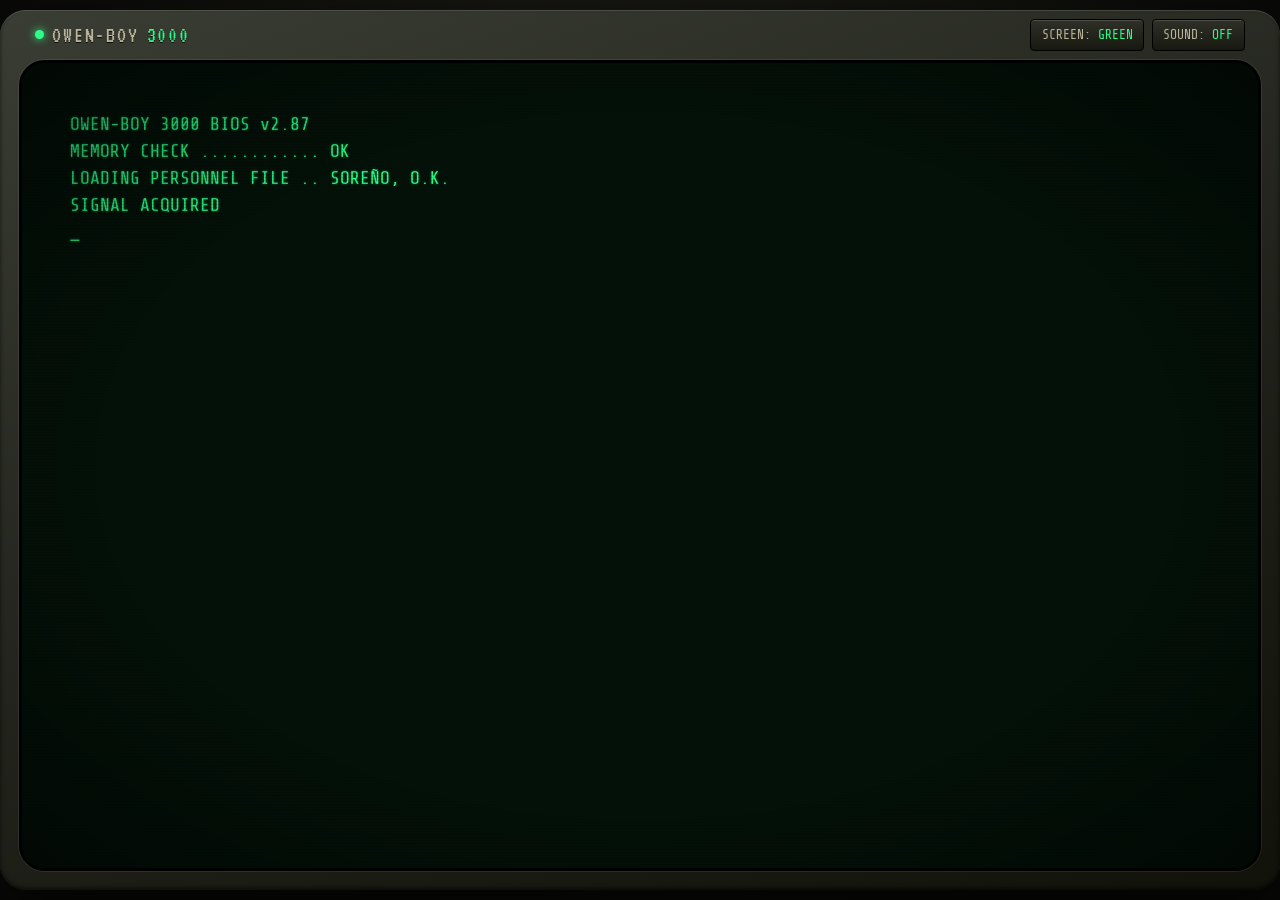
==== commit d6bdb53d: "Add live radio player to the Radio tab Play Radyo Natin Naval on demand, using the Radio Browser API" ====
--- a/Owen_Portfolio/index.html
+++ b/Owen_Portfolio/index.html
@@ -498,6 +498,25 @@
                   <button type="button" class="btn" id="copyEmail">Copy email</button>
                 </div>
                 <p class="copy-status" id="copyStatus" role="status"></p>
+
+                <div class="tuner">
+                  <p class="tuner-station">
+                    <a href="https://radyonatinfm.com/naval/" target="_blank" rel="noopener">Radyo Natin Naval</a>
+                    <span>Live from Naval, Philippines</span>
+                  </p>
+                  <div class="tuner-controls">
+                    <button type="button" class="btn" id="radioToggle" aria-pressed="false">Tune in</button>
+                    <label class="tuner-volume">
+                      Volume
+                      <input type="range" id="radioVolume" min="0" max="1" step="0.05" value="0.6" />
+                    </label>
+                  </div>
+                  <p class="tuner-status" id="radioStatus" role="status">Radio off</p>
+                  <p class="tuner-credit">
+                    Stream from the
+                    <a href="https://www.radio-browser.info/" target="_blank" rel="noopener">Radio Browser</a> API
+                  </p>
+                </div>
               </div>
             </div>
 
--- a/Owen_Portfolio/style.css
+++ b/Owen_Portfolio/style.css
@@ -752,6 +752,50 @@
     font-size: 0.9375rem;
 }
 
+.tuner {
+    margin-top: 0.75rem;
+    padding-top: 0.75rem;
+    border-top: 1px solid var(--phosphor-dim);
+}
+
+.tuner-station span {
+    display: block;
+    font-size: 0.875rem;
+    color: var(--phosphor-dim);
+}
+
+.tuner-controls {
+    display: flex;
+    flex-wrap: wrap;
+    align-items: center;
+    gap: 0.5rem 1rem;
+    margin-top: 0.5rem;
+}
+
+.tuner-volume {
+    flex: 1 1 10rem;
+    display: flex;
+    align-items: center;
+    gap: 0.6rem;
+    font-size: 0.875rem;
+}
+
+.tuner-volume input {
+    flex: 1;
+    min-width: 0;
+    height: 28px;
+    accent-color: var(--phosphor);
+}
+
+.tuner-status {
+    margin-top: 0.4rem;
+}
+
+.tuner-credit {
+    font-size: 0.8125rem;
+    color: var(--phosphor-dim);
+}
+
 .legal {
     margin-top: 1.25rem;
     padding-top: 0.6rem;
@@ -948,6 +992,7 @@
     .glyph,
     .actions,
     #waveform,
+    .tuner,
     .copy-status,
     .screen::before,
     .screen::after,
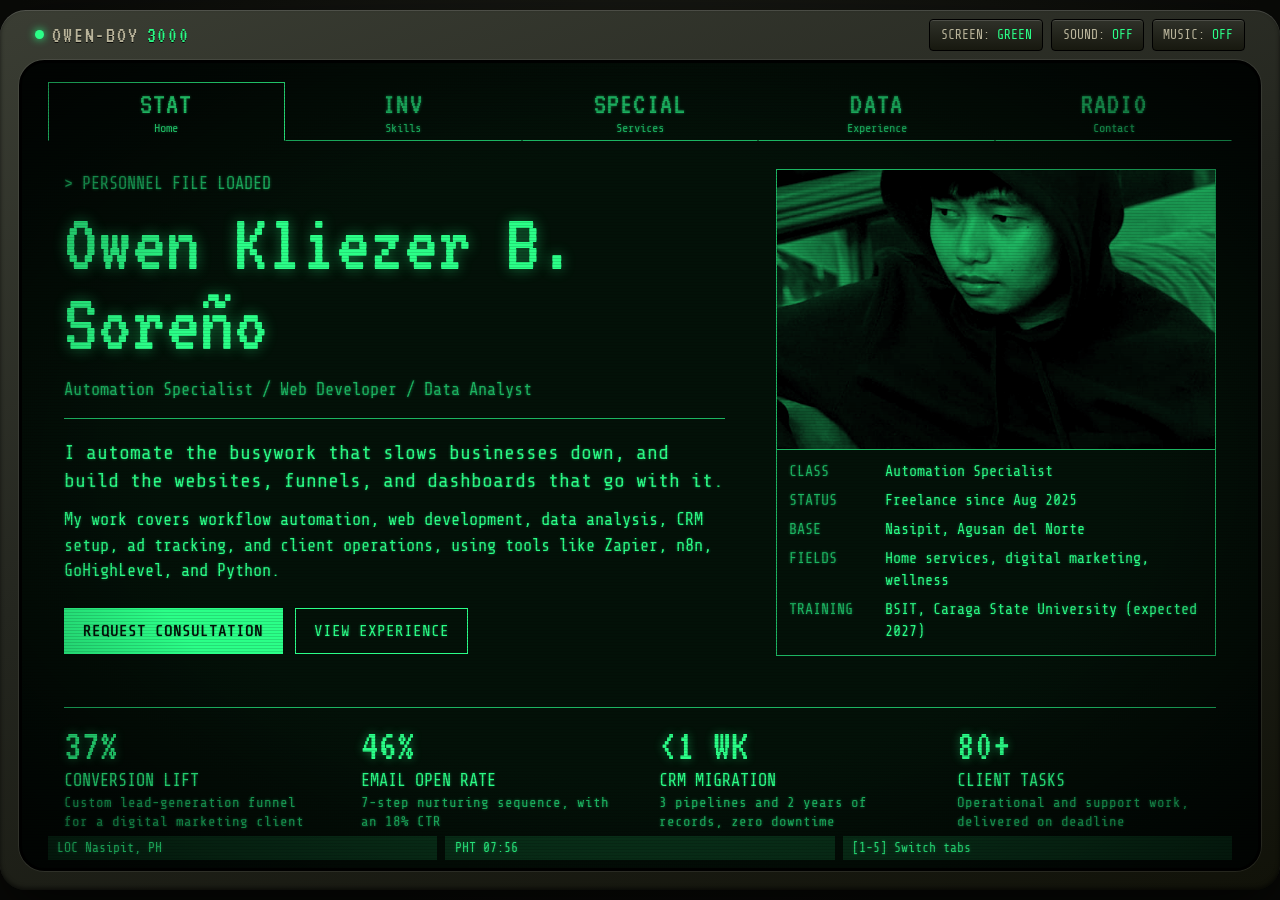
==== commit 316ba086: "Add FM station switcher and background music Let visitors switch between five FM stations from the R" ====
--- a/Owen_Portfolio/index.html
+++ b/Owen_Portfolio/index.html
@@ -44,6 +44,9 @@
           </button>
           <button type="button" class="switch" id="soundToggle" aria-pressed="false">
             SOUND: <span id="soundLabel">OFF</span>
+          </button>
+          <button type="button" class="switch" id="musicToggle" aria-pressed="false">
+            MUSIC: <span id="musicLabel">OFF</span>
           </button>
         </div>
       </header>
@@ -501,11 +504,13 @@
 
                 <div class="tuner">
                   <p class="tuner-station">
-                    <a href="https://radyonatinfm.com/naval/" target="_blank" rel="noopener">Radyo Natin Naval</a>
-                    <span>Live from Naval, Philippines</span>
+                    <a id="radioName" href="https://www.easyrock.com.ph/" target="_blank" rel="noopener">Easy Rock Manila</a>
+                    <span>Live from <span id="radioPlace">Manila</span> / Station <span id="radioPosition">1 of 5</span></span>
                   </p>
                   <div class="tuner-controls">
+                    <button type="button" class="btn tuner-step" id="radioPrev" aria-label="Previous station">&lt;</button>
                     <button type="button" class="btn" id="radioToggle" aria-pressed="false">Tune in</button>
+                    <button type="button" class="btn tuner-step" id="radioNext" aria-label="Next station">&gt;</button>
                     <label class="tuner-volume">
                       Volume
                       <input type="range" id="radioVolume" min="0" max="1" step="0.05" value="0.6" />
@@ -523,6 +528,12 @@
             <footer class="legal">
                 <p>&copy; <span id="year">2026</span> Owen Kliezer B. Soreño. All rights reserved.</p>
                 <p>Fallout-inspired fan styling. Not affiliated with Bethesda Softworks.</p>
+              <p>
+                Music (public domain recordings, via Wikimedia Commons):
+                <a href="https://commons.wikimedia.org/wiki/File:Ben_Selvin_-_I%27m_Forever_Blowing_Bubbles.ogg" target="_blank" rel="noopener">I'm Forever Blowing Bubbles</a>, Ben Selvin, 1919;
+                <a href="https://commons.wikimedia.org/wiki/File:%22The_Japanese_Sandman%22_(1920)_1920s_dance_band_music_for_flappers_Harry_Raderman%27s_Novelty_Orchestra.opus" target="_blank" rel="noopener">The Japanese Sandman</a>, Harry Raderman, 1920;
+                <a href="https://commons.wikimedia.org/wiki/File:Nicholas_Orlandos_Orchestra_-_Till_We_Meet_Again_(1919).ogg" target="_blank" rel="noopener">Till We Meet Again</a>, Nicholas Orlandos Orchestra, 1919.
+              </p>
               </footer>
           </section>
         </main>
--- a/Owen_Portfolio/style.css
+++ b/Owen_Portfolio/style.css
@@ -758,10 +758,15 @@
     border-top: 1px solid var(--phosphor-dim);
 }
 
-.tuner-station span {
+.tuner-station > span {
     display: block;
     font-size: 0.875rem;
     color: var(--phosphor-dim);
+}
+
+.tuner-step {
+    min-width: 46px;
+    padding: 0.5rem;
 }
 
 .tuner-controls {
@@ -905,9 +910,22 @@
         font-size: 1.15rem;
     }
 
+    .plate {
+        flex-wrap: nowrap;
+    }
+
+    .plate-model {
+        display: none;
+    }
+
+    .plate-controls {
+        gap: 0.25rem;
+    }
+
     .switch {
-        padding: 0.1rem 0.4rem;
-        font-size: 0.75rem;
+        padding: 0.1rem 0.3rem;
+        font-size: 0.6875rem;
+        white-space: nowrap;
     }
 
     .actions .btn {
@@ -951,6 +969,17 @@
 
     .screen::after {
         display: none;
+    }
+}
+
+@media (max-width: 360px) {
+    .plate-name {
+        display: none;
+    }
+
+    .plate-controls {
+        flex: 1;
+        justify-content: space-between;
     }
 }
 
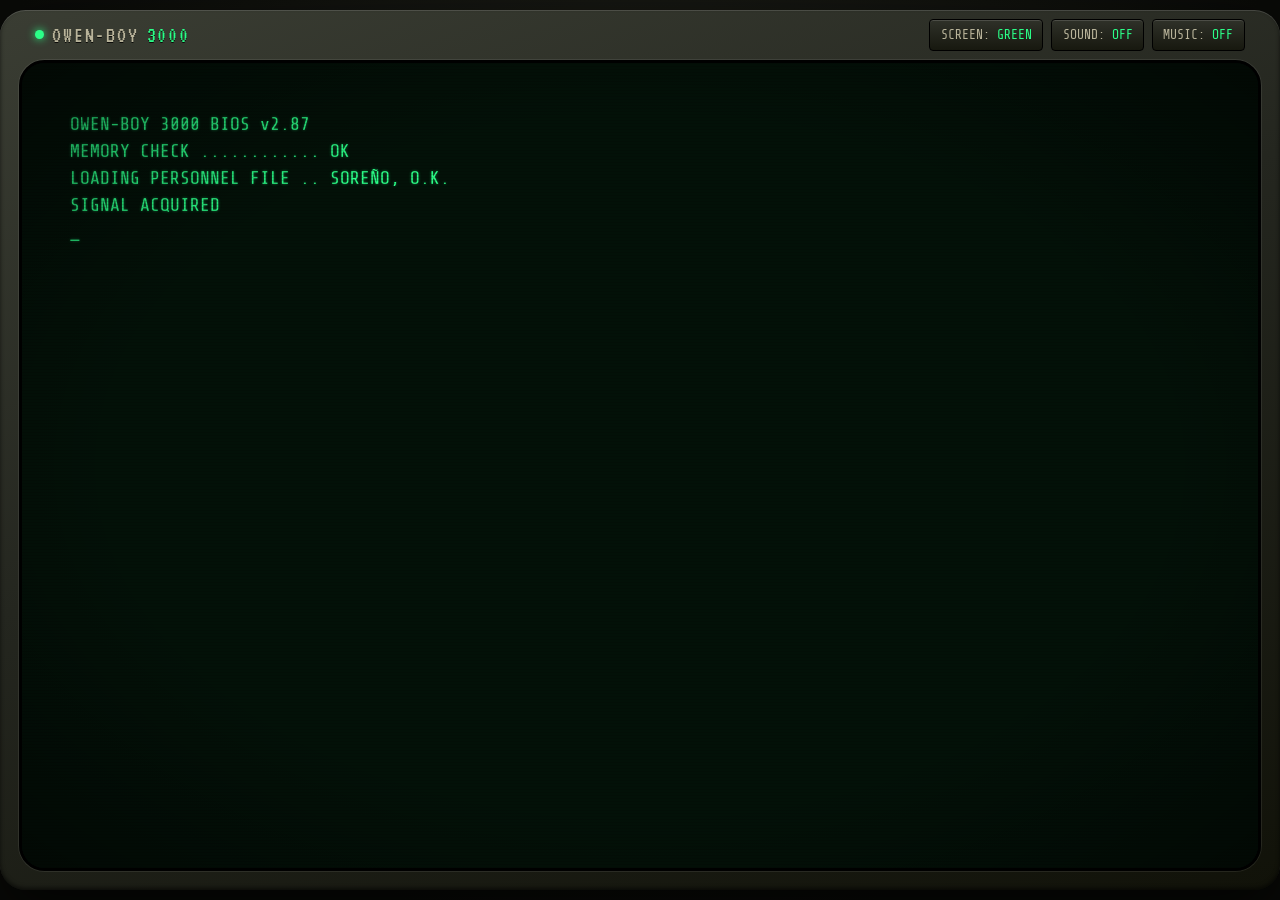
==== commit 88344c29: "Add Bunker Crawl game and rearrange the Radio tab Add an original raycaster shooter in a new PLAY ta" ====
--- a/Owen_Portfolio/index.html
+++ b/Owen_Portfolio/index.html
@@ -60,6 +60,7 @@
           <a class="tab" href="#services"><b>SPECIAL</b><small>Services</small></a>
           <a class="tab" href="#experience"><b>DATA</b><small>Experience</small></a>
           <a class="tab" href="#contact"><b>RADIO</b><small>Contact</small></a>
+          <a class="tab" href="#game"><b>PLAY</b><small>Game</small></a>
         </nav>
 
         <main class="panels" id="panels" tabindex="-1">
@@ -500,28 +501,29 @@
                   >
                   <button type="button" class="btn" id="copyEmail">Copy email</button>
                 </div>
+                <p class="signal-hint">To speed things up, include what your business does and what you need help with.</p>
                 <p class="copy-status" id="copyStatus" role="status"></p>
-
-                <div class="tuner">
-                  <p class="tuner-station">
-                    <a id="radioName" href="https://www.easyrock.com.ph/" target="_blank" rel="noopener">Easy Rock Manila</a>
-                    <span>Live from <span id="radioPlace">Manila</span> / Station <span id="radioPosition">1 of 5</span></span>
-                  </p>
-                  <div class="tuner-controls">
-                    <button type="button" class="btn tuner-step" id="radioPrev" aria-label="Previous station">&lt;</button>
-                    <button type="button" class="btn" id="radioToggle" aria-pressed="false">Tune in</button>
-                    <button type="button" class="btn tuner-step" id="radioNext" aria-label="Next station">&gt;</button>
-                    <label class="tuner-volume">
-                      Volume
-                      <input type="range" id="radioVolume" min="0" max="1" step="0.05" value="0.6" />
-                    </label>
-                  </div>
-                  <p class="tuner-status" id="radioStatus" role="status">Radio off</p>
-                  <p class="tuner-credit">
-                    Stream from the
-                    <a href="https://www.radio-browser.info/" target="_blank" rel="noopener">Radio Browser</a> API
-                  </p>
-                </div>
+              </div>
+
+              <div class="tuner">
+                <p class="tuner-station">
+                  <a id="radioName" href="https://www.easyrock.com.ph/" target="_blank" rel="noopener">Easy Rock Manila</a>
+                  <span>Live from <span id="radioPlace">Manila</span> / Station <span id="radioPosition">1 of 5</span></span>
+                </p>
+                <div class="tuner-controls">
+                  <button type="button" class="btn tuner-step" id="radioPrev" aria-label="Previous station">&lt;</button>
+                  <button type="button" class="btn" id="radioToggle" aria-pressed="false">Tune in</button>
+                  <button type="button" class="btn tuner-step" id="radioNext" aria-label="Next station">&gt;</button>
+                  <label class="tuner-volume">
+                    Volume
+                    <input type="range" id="radioVolume" min="0" max="1" step="0.05" value="0.6" />
+                  </label>
+                </div>
+                <p class="tuner-status" id="radioStatus" role="status">Radio off</p>
+                <p class="tuner-credit">
+                  Stream from the
+                  <a href="https://www.radio-browser.info/" target="_blank" rel="noopener">Radio Browser</a> API
+                </p>
               </div>
             </div>
 
@@ -536,16 +538,65 @@
               </p>
               </footer>
           </section>
+
+          <!-- PLAY -->
+          <section class="panel" id="game" tabindex="-1">
+            <header class="panel-head">
+              <h2>Bunker Crawl</h2>
+              <p>An original mini-game, coded from scratch in plain JavaScript.</p>
+            </header>
+            <div class="game">
+              <div class="game-stage" id="gameStage">
+                <canvas id="gameCanvas" width="320" height="200" tabindex="-1" aria-label="Bunker Crawl game view"></canvas>
+                <div class="game-overlay" id="gameOverlay">
+                  <h3 id="gameOverlayTitle">Bunker Crawl</h3>
+                  <p id="gameOverlayText">Destroy every hostile in all three sectors, then reach each exit terminal.</p>
+                  <div class="actions">
+                    <button type="button" class="btn btn-primary" id="gameStart">Start game</button>
+                    <a
+                      class="btn"
+                      id="gameCta"
+                      href="mailto:owensoreno@gmail.com?subject=Consultation%20request"
+                      hidden
+                      >Request consultation</a
+                    >
+                  </div>
+                  <p class="game-help game-help-keys">WASD or arrows to move / Mouse or arrows to aim / Click or Space to fire / Esc to pause</p>
+                  <p class="game-help game-help-touch">Hold the on-screen buttons to move, turn, and fire</p>
+                </div>
+              </div>
+
+              <div class="game-hud" aria-label="Game status">
+                <span class="game-health">HP <span class="bar" aria-hidden="true"><span class="game-hp-fill" id="gameHp"></span></span> <b id="gameHpValue">100</b></span>
+                <span>AMMO <b id="gameAmmo">30</b></span>
+                <span>SCRAP <b id="gameScrap">0</b></span>
+                <span>HOSTILES <b id="gameHostiles">0</b></span>
+                <span>SECTOR <b id="gameSector">1/3</b></span>
+              </div>
+              <p class="game-message" id="gameMessage" role="status"></p>
+
+              <div class="game-touch" aria-label="Game controls">
+                <div class="game-pad">
+                  <button type="button" class="game-key game-up" data-game-input="forward" aria-label="Move forward">^</button>
+                  <button type="button" class="game-key game-left" data-game-input="turnLeft" aria-label="Turn left">&lt;</button>
+                  <button type="button" class="game-key game-down" data-game-input="back" aria-label="Move back">v</button>
+                  <button type="button" class="game-key game-right" data-game-input="turnRight" aria-label="Turn right">&gt;</button>
+                </div>
+                <button type="button" class="game-key game-fire" data-game-input="fire">Fire</button>
+              </div>
+            </div>
+          </section>
         </main>
 
         <div class="status-bar">
           <span>LOC Nasipit, PH</span>
           <span>PHT <time id="clock">--:--</time></span>
-          <span class="key-hint">[1-5] Switch tabs</span>
+          <span class="key-hint">[1-6] Switch tabs</span>
         </div>
       </div>
     </div>
 
     <script src="function.js"></script>
+    <script src="game.js"></script>
   </body>
 </html>
--- a/Owen_Portfolio/style.css
+++ b/Owen_Portfolio/style.css
@@ -752,10 +752,27 @@
     font-size: 0.9375rem;
 }
 
+.stations {
+    grid-column: 1;
+    grid-row: 1;
+}
+
+.signal {
+    grid-column: 2;
+    grid-row: 1 / 3;
+}
+
 .tuner {
+    grid-column: 1;
+    grid-row: 2;
+    padding: 0.75rem 0.6rem 0;
+    border-top: 1px solid var(--phosphor-dim);
+}
+
+.signal-hint {
     margin-top: 0.75rem;
-    padding-top: 0.75rem;
-    border-top: 1px solid var(--phosphor-dim);
+    font-size: 0.875rem;
+    color: var(--phosphor-dim);
 }
 
 .tuner-station > span {
@@ -799,6 +816,207 @@
 .tuner-credit {
     font-size: 0.8125rem;
     color: var(--phosphor-dim);
+}
+
+/* Game */
+.game {
+    --game-width: min(100%, calc(clamp(180px, 100dvh - 420px, 520px) * 1.6));
+    display: flex;
+    flex-direction: column;
+    align-items: center;
+}
+
+.game-stage {
+    position: relative;
+    width: var(--game-width);
+    aspect-ratio: 8 / 5;
+    border: 1px solid var(--phosphor-dim);
+    background: var(--screen-edge);
+}
+
+.game-stage.is-hurt::after {
+    content: '';
+    position: absolute;
+    inset: 0;
+    pointer-events: none;
+    box-shadow: inset 0 0 50px 12px var(--phosphor);
+    opacity: 0;
+    animation: game-hurt 0.3s ease-out;
+}
+
+@keyframes game-hurt {
+    from {
+        opacity: 0.8;
+    }
+    to {
+        opacity: 0;
+    }
+}
+
+#gameCanvas {
+    display: block;
+    width: 100%;
+    height: 100%;
+    image-rendering: pixelated;
+    cursor: crosshair;
+}
+
+#gameCanvas:focus {
+    outline: none;
+}
+
+.game-overlay {
+    position: absolute;
+    inset: 0;
+    display: flex;
+    flex-direction: column;
+    align-items: center;
+    justify-content: center;
+    padding: 0.75rem;
+    text-align: center;
+    background: rgba(1, 6, 3, 0.86);
+}
+
+.game-overlay h3 {
+    font-family: var(--font-display);
+    font-size: clamp(2rem, 6vw, 3.5rem);
+    font-weight: 400;
+    line-height: 1;
+    text-shadow: 0 0 12px var(--phosphor-glow);
+}
+
+.game-overlay .actions {
+    justify-content: center;
+    margin-top: 0.6rem;
+}
+
+.game-help {
+    margin-top: 0.6rem;
+    font-size: 0.875rem;
+    line-height: 1.3;
+    color: var(--phosphor-dim);
+}
+
+.game-help-touch {
+    display: none;
+}
+
+.game-hud {
+    display: flex;
+    flex-wrap: wrap;
+    justify-content: space-between;
+    gap: 0 1rem;
+    width: var(--game-width);
+    margin-top: 0.4rem;
+    font-size: 0.875rem;
+}
+
+.game-hud b {
+    font-weight: 400;
+    color: var(--phosphor);
+}
+
+.game-hud > span {
+    color: var(--phosphor-dim);
+}
+
+.game-health {
+    flex: 1 1 11rem;
+    display: flex;
+    align-items: center;
+    gap: 0.5rem;
+}
+
+.game-health .bar {
+    flex: 1;
+    max-width: 12rem;
+    height: 12px;
+}
+
+.game-hp-fill {
+    display: block;
+    width: 100%;
+    height: 100%;
+    background: repeating-linear-gradient(90deg, var(--phosphor) 0 7px, transparent 7px 10px);
+}
+
+.game-message {
+    width: var(--game-width);
+    min-height: 1.4em;
+    font-size: 0.875rem;
+    line-height: 1.4;
+}
+
+.game-touch {
+    display: none;
+    justify-content: space-between;
+    align-items: center;
+    width: 100%;
+    margin-top: 0.4rem;
+    touch-action: none;
+    user-select: none;
+    -webkit-user-select: none;
+}
+
+.game-pad {
+    display: grid;
+    grid-template: repeat(2, 48px) / repeat(3, 56px);
+    gap: 4px;
+}
+
+.game-key {
+    font-family: var(--font-display);
+    font-size: 1.5rem;
+    color: var(--phosphor);
+    border: 1px solid var(--phosphor);
+    touch-action: none;
+    user-select: none;
+    -webkit-user-select: none;
+}
+
+.game-key:active {
+    color: var(--screen);
+    background: var(--phosphor);
+}
+
+.game-up {
+    grid-area: 1 / 2;
+}
+
+.game-left {
+    grid-area: 2 / 1;
+}
+
+.game-down {
+    grid-area: 2 / 2;
+}
+
+.game-right {
+    grid-area: 2 / 3;
+}
+
+.game-fire {
+    width: 104px;
+    height: 100px;
+    text-transform: uppercase;
+}
+
+@media (pointer: coarse) {
+    .game-touch {
+        display: flex;
+    }
+
+    .game-help-keys {
+        display: none;
+    }
+
+    .game-help-touch {
+        display: block;
+    }
+
+    #game .panel-head {
+        display: none;
+    }
 }
 
 .legal {
@@ -846,6 +1064,17 @@
 
     .results {
         grid-template-columns: repeat(2, minmax(0, 1fr));
+    }
+
+    .stations,
+    .signal,
+    .tuner {
+        grid-column: 1;
+        grid-row: auto;
+    }
+
+    .tuner {
+        padding-inline: 0;
     }
 
     .service,
@@ -975,6 +1204,15 @@
 @media (max-width: 360px) {
     .plate-name {
         display: none;
+    }
+
+    .tab b {
+        font-size: 1.05rem;
+        letter-spacing: 0;
+    }
+
+    .tab small {
+        font-size: 0.625rem;
     }
 
     .plate-controls {
@@ -1012,6 +1250,10 @@
         text-shadow: none;
     }
 
+    #game {
+        display: none !important;
+    }
+
     .plate,
     .tabs,
     .status-bar,
@@ -1022,6 +1264,7 @@
     .actions,
     #waveform,
     .tuner,
+    .signal-hint,
     .copy-status,
     .screen::before,
     .screen::after,
